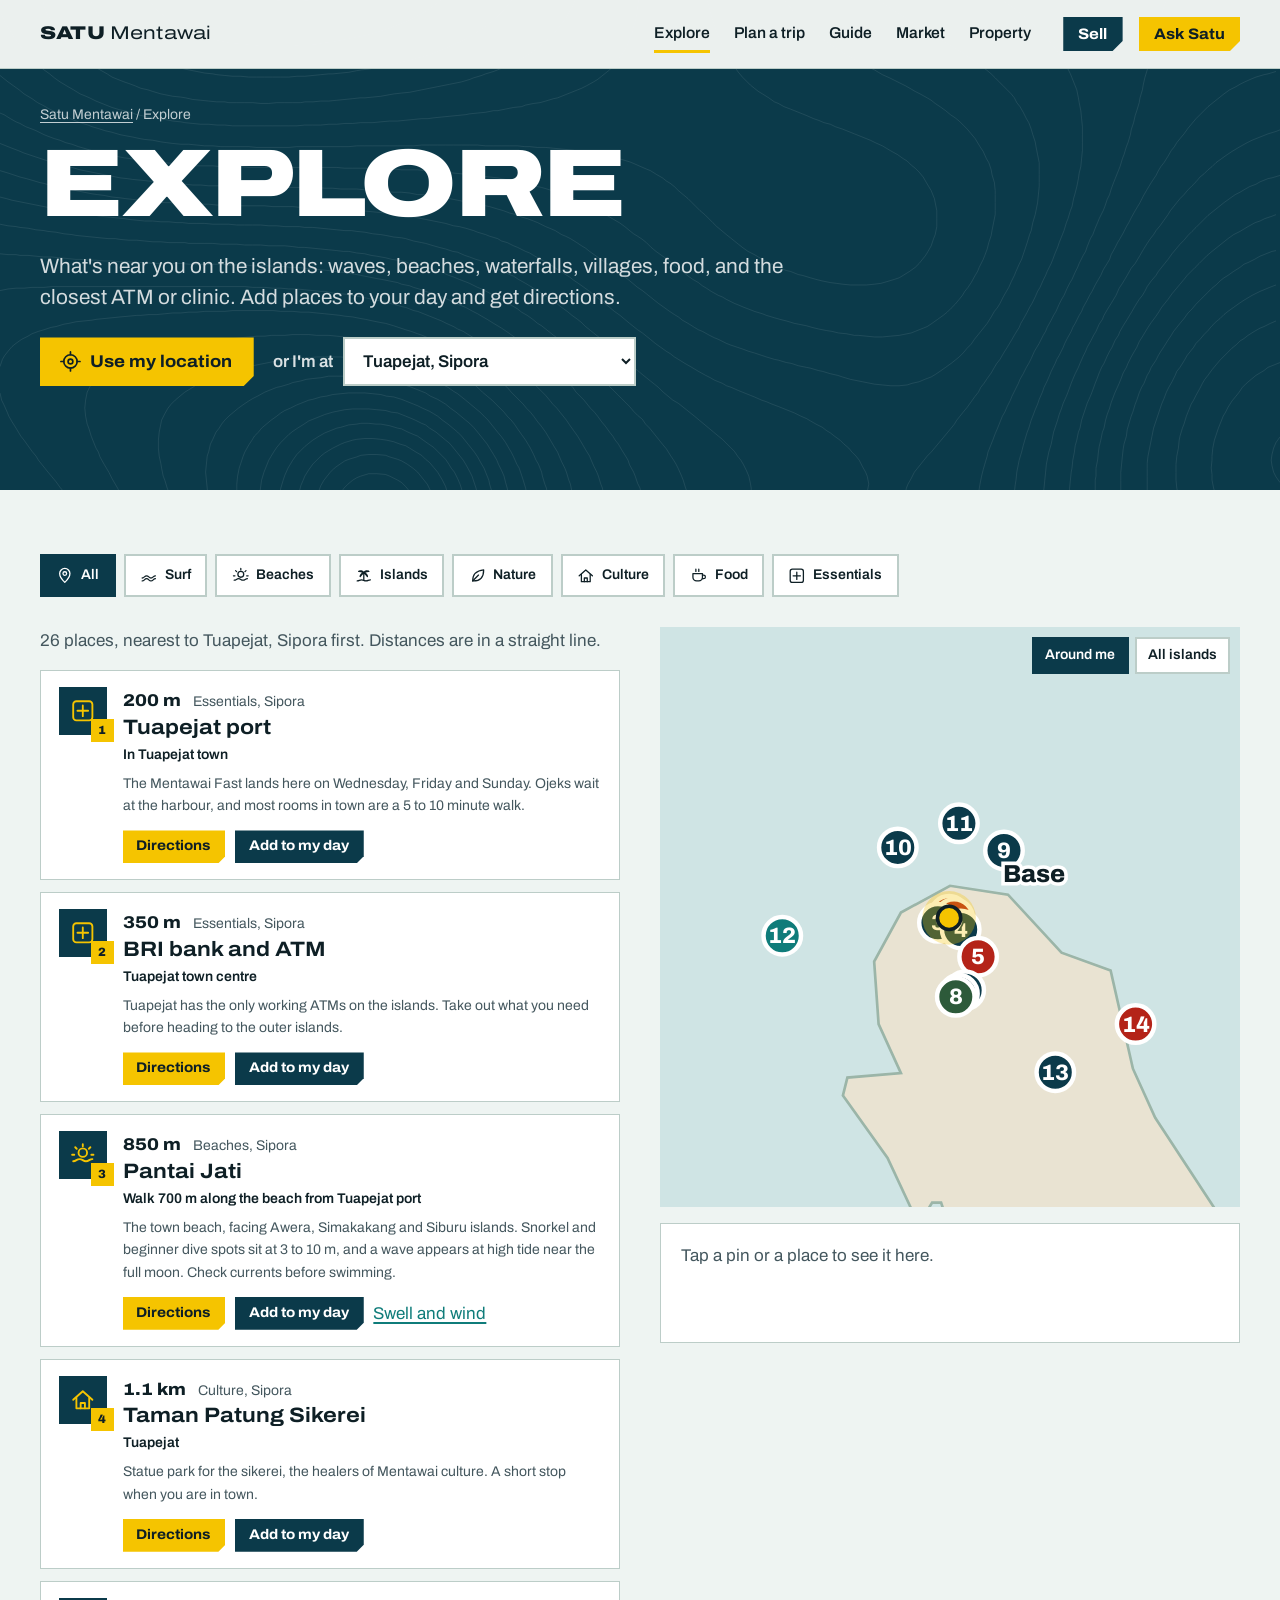
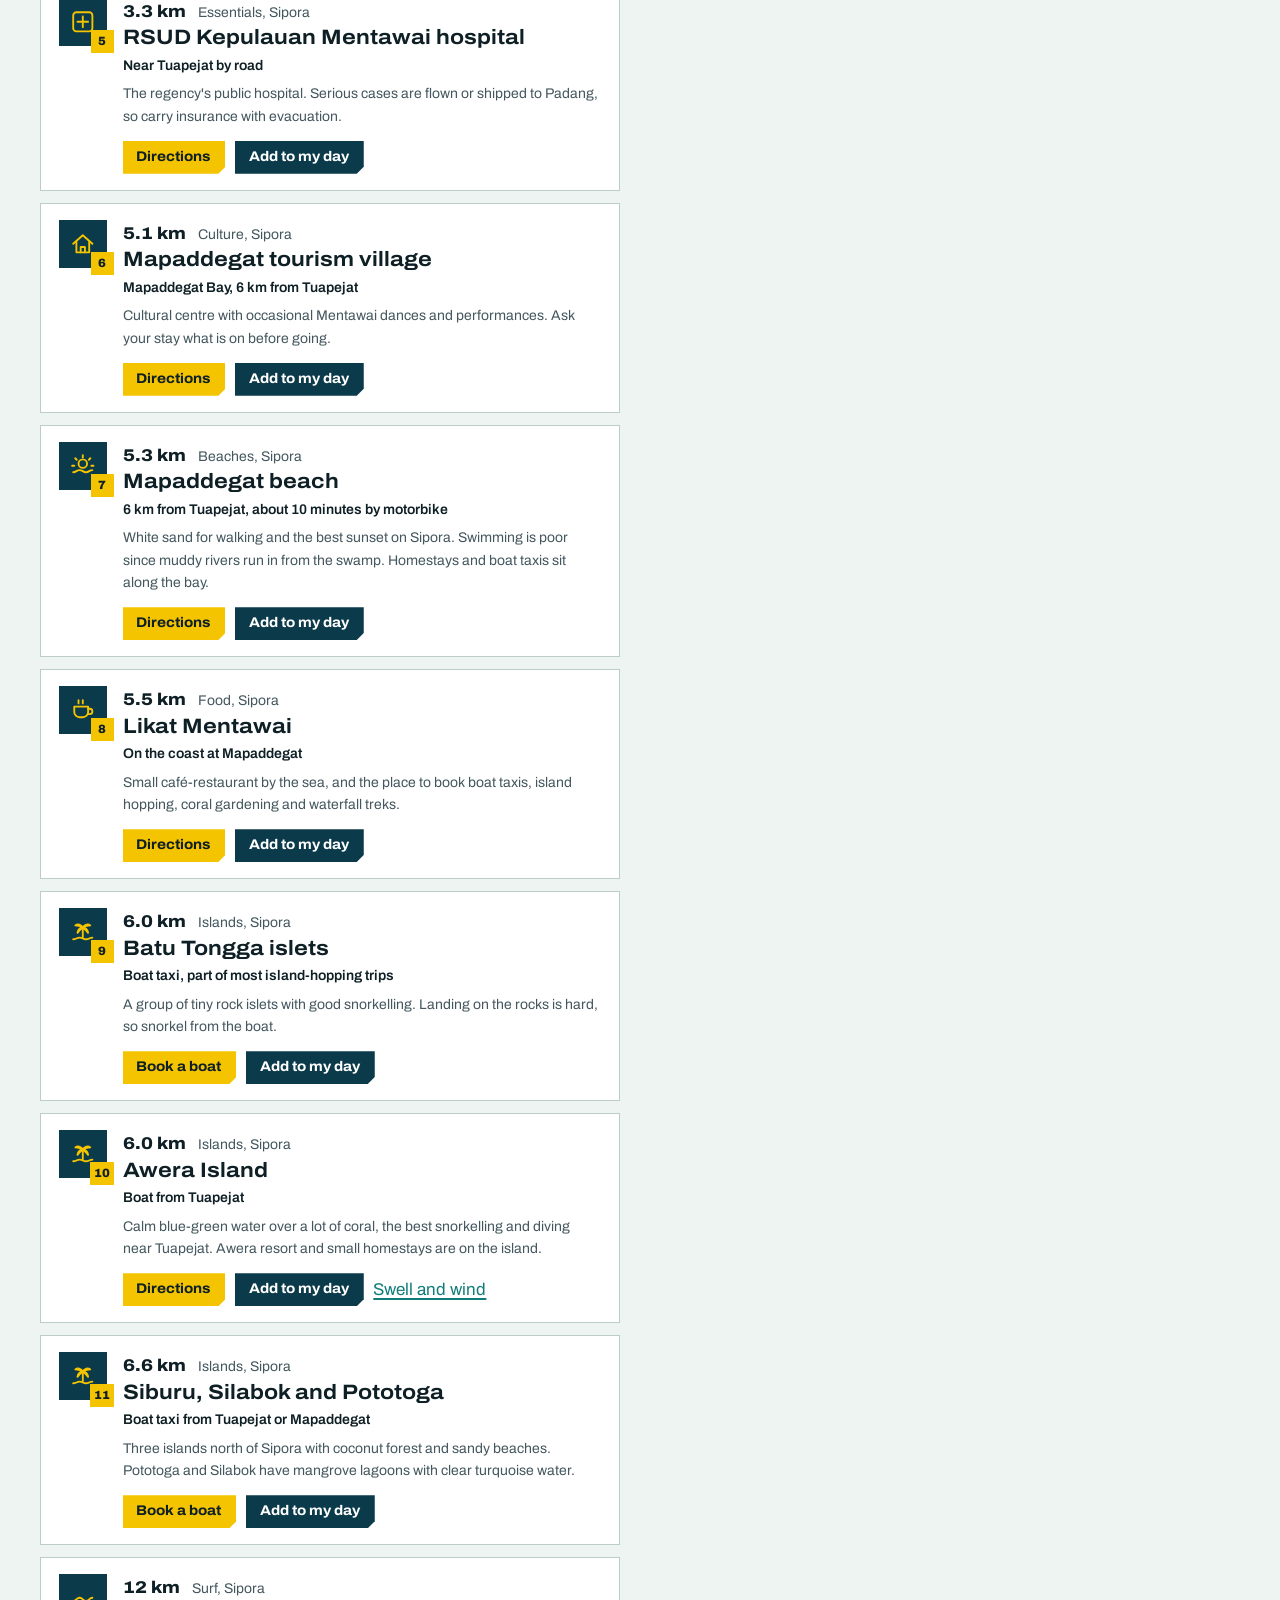
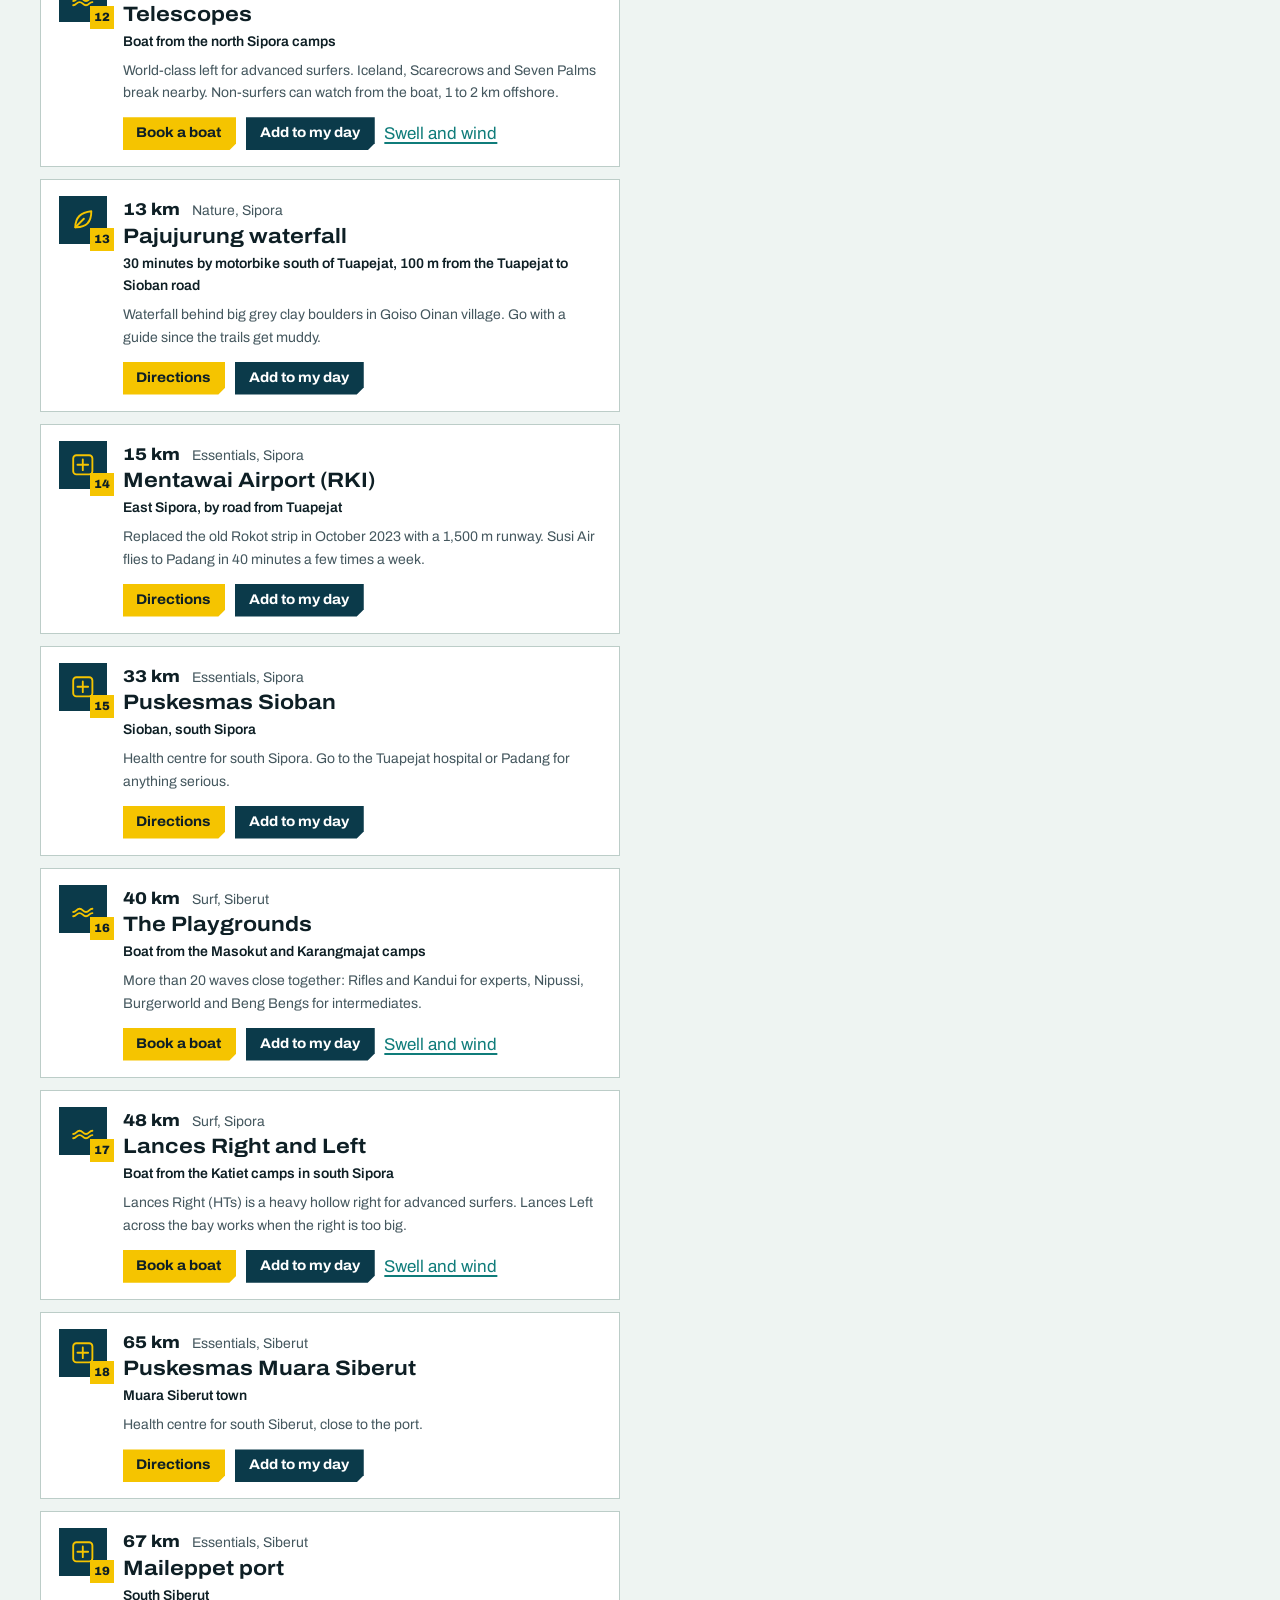
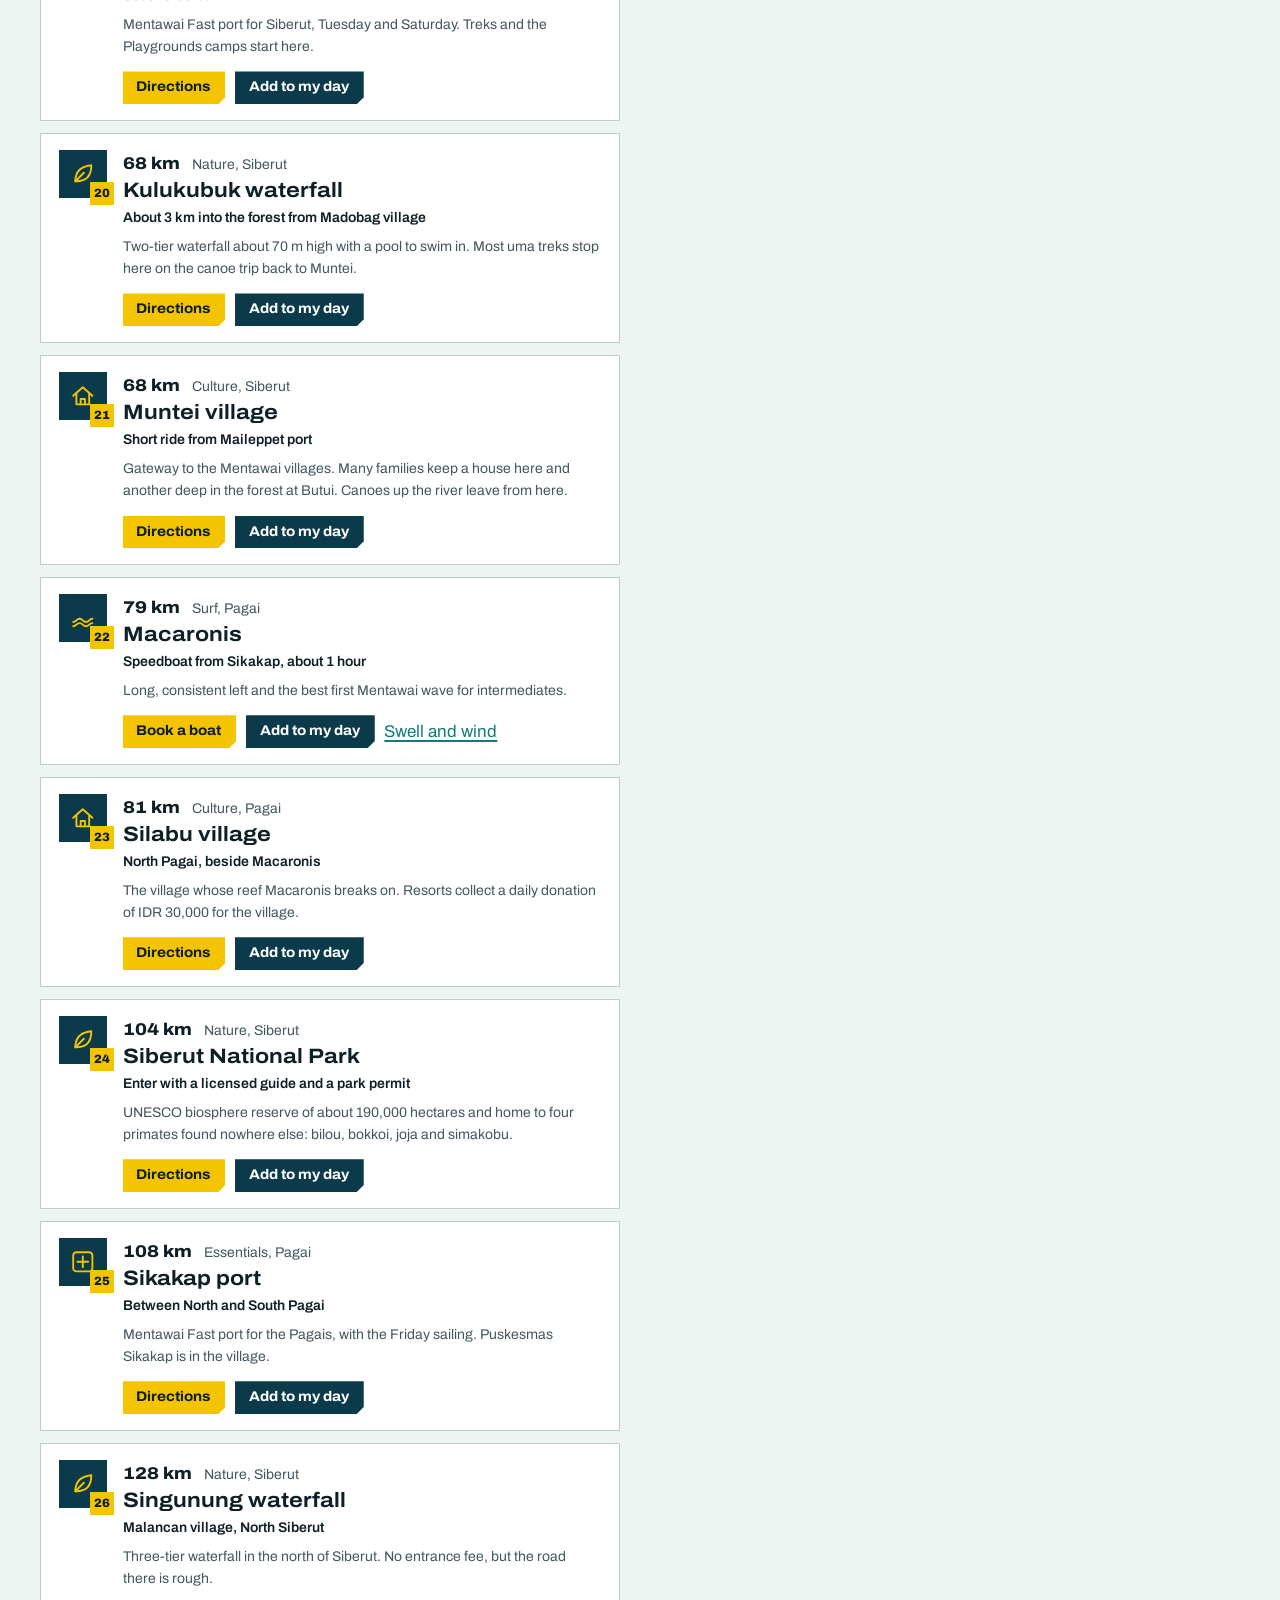
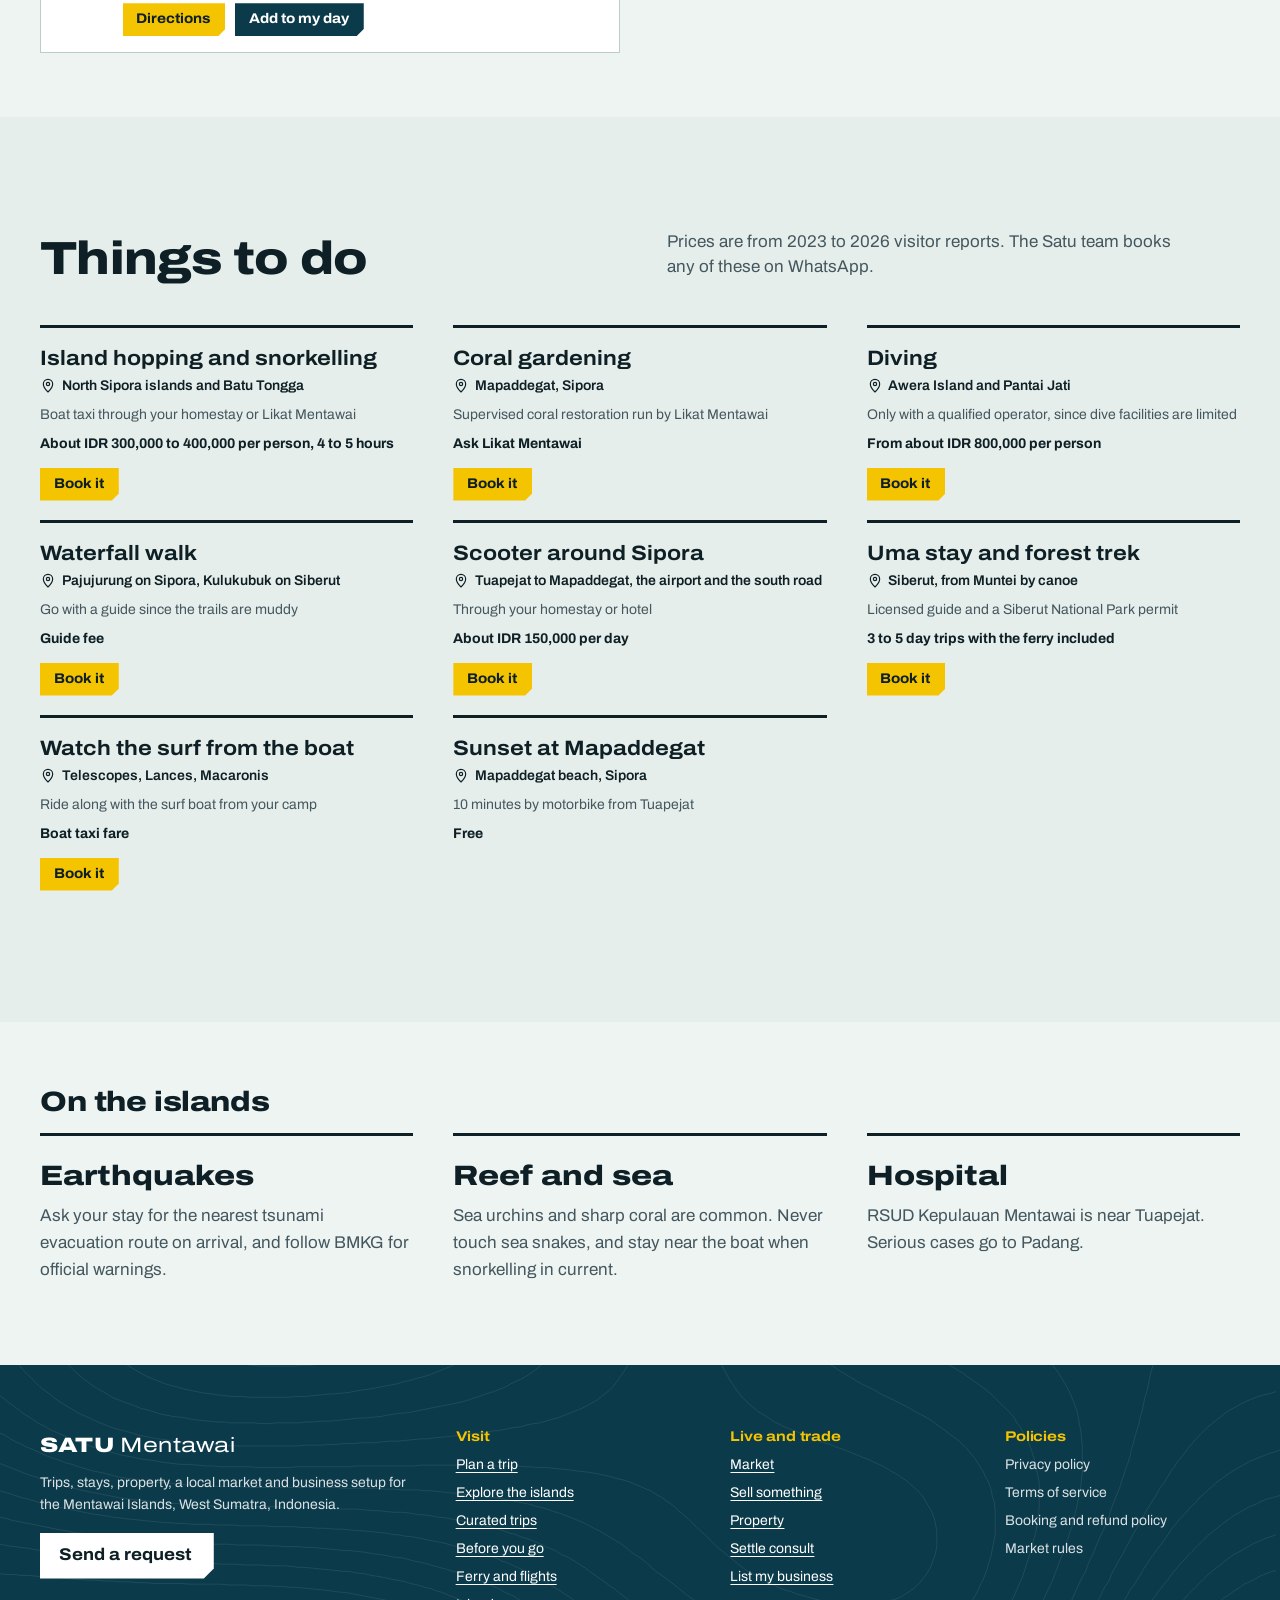
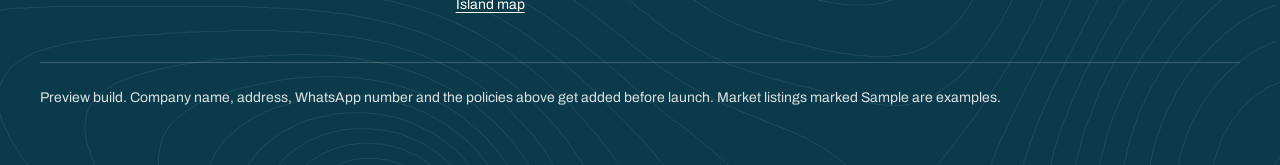
==== explore.html @ 9fc93777 "Explore: on-island companion Adds explore.html with the nearest places from the phone's location or " ====
<!doctype html>
<html lang="en">
<head>
<meta charset="utf-8">
<meta name="viewport" content="width=device-width, initial-scale=1">
<title>Explore the Mentawai Islands: places near you | Satu Mentawai</title>
<meta name="description" content="Waves, beaches, islands, waterfalls, villages, food, ATMs and clinics near you in the Mentawai Islands, with directions, a day plan and live swell.">
<link rel="canonical" href="https://satumentawai.com/explore.html">
<meta property="og:title" content="Explore the Mentawai Islands: places near you | Satu Mentawai">
<meta property="og:description" content="Waves, beaches, islands, waterfalls, villages, food, ATMs and clinics near you in the Mentawai Islands, with directions, a day plan and live swell.">
<meta property="og:image" content="img/cove-top-1000.webp">
<meta name="theme-color" content="#0b3a4a">
<link rel="manifest" href="manifest.webmanifest">
<link rel="icon" href="img/icon-192.png">
<link rel="apple-touch-icon" href="img/icon-192.png">
<link rel="preload" href="assets/archivo.woff2" as="font" type="font/woff2" crossorigin>
<link rel="stylesheet" href="assets/site.css">

</head>
<body data-page="explore">
<svg width="0" height="0" style="position:absolute" aria-hidden="true">
<defs>
<symbol id="i-home" viewBox="0 0 24 24"><path d="M3 11l9-7 9 7"/><path d="M5 10v10h5v-6h4v6h5V10"/></symbol>
<symbol id="i-plan" viewBox="0 0 24 24"><circle cx="12" cy="12" r="9"/><path d="M15.5 8.5l-2 5-5 2 2-5z"/></symbol>
<symbol id="i-guide" viewBox="0 0 24 24"><path d="M4 5.5C6 4.5 9 4.5 12 6c3-1.5 6-1.5 8-.5V19c-2-1-5-1-8 .5-3-1.5-6-1.5-8-.5z"/><path d="M12 6v13.5"/></symbol>
<symbol id="i-market" viewBox="0 0 24 24"><path d="M5 8h14l-1 12H6z"/><path d="M9 8V6a3 3 0 0 1 6 0v2"/></symbol>
<symbol id="i-ask" viewBox="0 0 24 24"><path d="M4 5h16v11H9l-5 4z"/><path d="M9 10h6"/></symbol>
<symbol id="i-surf" viewBox="0 0 24 24"><path d="M6 20C4 14 8 5 18 3c1 6-4 15-12 17z"/><path d="M8 17l6-9"/></symbol>
<symbol id="i-boat" viewBox="0 0 24 24"><path d="M3 15h18l-3 4H6z"/><path d="M12 15V4l6 8h-6"/><path d="M3 21c2 0 2-1 4-1s2 1 4 1 2-1 4-1 2 1 4 1"/></symbol>
<symbol id="i-vehicle" viewBox="0 0 24 24"><circle cx="6" cy="17" r="3"/><circle cx="18" cy="17" r="3"/><path d="M6 17l4-7h5l3 7"/><path d="M13 6h3l1 4"/></symbol>
<symbol id="i-key" viewBox="0 0 24 24"><circle cx="8" cy="15" r="4"/><path d="M11 12l8-8M16 7l2 2M14 9l2 2"/></symbol>
<symbol id="i-fish" viewBox="0 0 24 24"><path d="M3 12c3-5 9-6 14 0-5 6-11 5-14 0z"/><path d="M17 12l4-4v8z"/><circle cx="8" cy="11" r=".8"/></symbol>
<symbol id="i-build" viewBox="0 0 24 24"><path d="M3 20h18"/><path d="M5 20V9h14v11"/><path d="M5 13h14M5 17h14M10 9v4M14 13v4M9 17v3"/></symbol>
<symbol id="i-house" viewBox="0 0 24 24"><path d="M3 12l9-8 9 8"/><path d="M6 10v10h12V10"/><path d="M10 20v-5h4v5"/></symbol>
<symbol id="i-tool" viewBox="0 0 24 24"><path d="M14 6a4 4 0 0 0 5 5l-9 9a2 2 0 0 1-3-3l9-9a4 4 0 0 0-2-2z"/></symbol>
<symbol id="i-job" viewBox="0 0 24 24"><rect x="3" y="7" width="18" height="13" rx="2"/><path d="M9 7V5h6v2M3 13h18"/></symbol>
<symbol id="i-heart" viewBox="0 0 24 24"><path d="M12 20s-8-5-8-11a4.5 4.5 0 0 1 8-2.8A4.5 4.5 0 0 1 20 9c0 6-8 11-8 11z"/></symbol>
<symbol id="i-pin" viewBox="0 0 24 24"><path d="M12 21s-7-6.5-7-12a7 7 0 0 1 14 0c0 5.5-7 12-7 12z"/><circle cx="12" cy="9" r="2.5"/></symbol>
<symbol id="i-camera" viewBox="0 0 24 24"><path d="M4 8h3l2-3h6l2 3h3v11H4z"/><circle cx="12" cy="13" r="3.5"/></symbol>
<symbol id="i-plus" viewBox="0 0 24 24"><path d="M12 5v14M5 12h14"/></symbol>
<symbol id="i-check" viewBox="0 0 24 24"><path d="M5 12l5 5 9-10"/></symbol>
<symbol id="i-wave" viewBox="0 0 24 24"><path d="M3 15c3 0 3-3 6-3s3 3 6 3 3-3 6-3"/><path d="M3 19c3 0 3-3 6-3s3 3 6 3 3-3 6-3"/></symbol>
<symbol id="i-sun" viewBox="0 0 24 24"><circle cx="12" cy="10" r="4"/><path d="M12 2v2M4.9 4.9l1.4 1.4M2 12h2M19.1 4.9l-1.4 1.4M22 12h-2"/><path d="M3 18c3 0 3-2 6-2s3 2 6 2 3-2 6-2"/></symbol>
<symbol id="i-island" viewBox="0 0 24 24"><path d="M3 19c3 0 3-1.5 6-1.5s3 1.5 6 1.5 3-1.5 6-1.5"/><path d="M12 17V8"/><path d="M12 8c-1.5-3-5-3.5-7-2 2.5 0 4.5.8 7 2zM12 8c1.5-3 5-3.5 7-2-2.5 0-4.5.8-7 2zM12 8c-2 0-5 2-5 5 1.5-2 3.2-3.6 5-5zM12 8c2 0 5 2 5 5-1.5-2-3.2-3.6-5-5z"/></symbol>
<symbol id="i-leaf" viewBox="0 0 24 24"><path d="M5 19C5 10 10 5 20 4c0 10-5 15-14 15z"/><path d="M5 19l8-8"/></symbol>
<symbol id="i-cup" viewBox="0 0 24 24"><path d="M4 9h13v5a5 5 0 0 1-5 5H9a5 5 0 0 1-5-5z"/><path d="M17 11h1.5a2.5 2.5 0 0 1 0 5H17"/><path d="M8 3v3M12 3v3"/></symbol>
<symbol id="i-cross" viewBox="0 0 24 24"><rect x="3" y="3" width="18" height="18" rx="3"/><path d="M12 7v10M7 12h10"/></symbol>
<symbol id="i-locate" viewBox="0 0 24 24"><circle cx="12" cy="12" r="7"/><circle cx="12" cy="12" r="2.5"/><path d="M12 2v3M12 19v3M2 12h3M19 12h3"/></symbol>
</defs>
</svg>
<a class="skip" href="#main">Skip to content</a>
<header class="site-header solid">
  <div class="wrap bar">
    <a class="logo" href="index.html">SATU <span>Mentawai</span></a>
    <nav class="nav" aria-label="Main">
      <a href="explore.html" aria-current="page">Explore</a>
      <a href="plan.html">Plan a trip</a>
      <a href="guide.html">Guide</a>
      <a href="market.html">Market</a>
      <a href="index.html#property">Property</a>
    </nav>
    <a class="btn btn-line header-sell" href="sell.html">Sell</a>
    <a class="btn header-cta" href="#" data-ask>Ask Satu</a>
    <a class="btn btn-sm ask-mobile" href="#" data-ask>Ask</a>
    <button class="menu-btn" type="button" aria-haspopup="dialog">Menu</button>
  </div>
</header>
<dialog class="mobile-nav" id="mobile-nav" aria-label="Menu">
  <ul>
    <li><a href="explore.html">Explore</a></li>
    <li><a href="plan.html">Plan a trip</a></li>
    <li><a href="guide.html">Guide</a></li>
    <li><a href="market.html">Market</a></li>
    <li><a href="index.html#property">Property</a></li>
    <li><a href="sell.html">Sell something</a></li>
  </ul>
  <button class="btn btn-line" type="button" data-close>Close</button>
</dialog>
<nav class="tabbar" aria-label="App">
  <a href="index.html"><svg class="ic"><use href="#i-home"/></svg>Home</a>
  <a href="explore.html" aria-current="page"><svg class="ic"><use href="#i-pin"/></svg>Explore</a>
  <a href="plan.html"><svg class="ic"><use href="#i-plan"/></svg>Plan</a>
  <a href="guide.html"><svg class="ic"><use href="#i-guide"/></svg>Guide</a>
  <a href="market.html"><svg class="ic"><use href="#i-market"/></svg>Market</a>
</nav>
<main id="main">
<div class="page-top band on-dark">
  <div class="wrap">
    <p class="crumbs"><a href="index.html">Satu Mentawai</a> / Explore</p>
    <h1>Explore</h1>
    <p class="lede">What's near you on the islands: waves, beaches, waterfalls, villages, food, and the closest ATM or clinic. Add places to your day and get directions.</p>
    <div class="locate" id="locate">
      <button class="btn" type="button" id="use-loc"><svg class="ic" aria-hidden="true"><use href="#i-locate"/></svg>Use my location</button>
      <label class="locate-pick">or I'm at
        <select class="field" id="base"></select>
      </label>
    </div>
    <p class="locate-status" id="loc-status" aria-live="polite"></p>
  </div>
</div>

<section class="section tight" aria-label="Places near you">
  <div class="wrap">
    <div class="cat-row" id="ex-cats" role="group" aria-label="Show"></div>
    <div class="view-switch" role="group" aria-label="View">
      <button type="button" class="cat" data-view="list" aria-pressed="true">List</button>
      <button type="button" class="cat" data-view="map" aria-pressed="false">Map</button>
    </div>
    <div class="explore-layout" id="explore" data-view="list">
      <div class="ex-list">
        <p class="count" id="ex-count"></p>
        <ol class="places" id="places"></ol>
      </div>
      <div class="ex-map">
        <div class="map-box">
          <svg class="map-svg land-map" id="ex-map" viewBox="0 0 810 954" role="img" aria-labelledby="ex-map-title"><title id="ex-map-title">Map of places near you in the Mentawai Islands</title><rect width="810" height="954" class="sea"/><g class="land"><path d="M301 289L304 301L303 313L297 320L289 290L280 275L270 280L274 284L286 312L290 332L286 334L273 331L264 333L241 343L234 342L193 320L184 311L157 299L141 278L134 273L137 259L130 244L72 161L65 157L65 149L52 125L53 118L63 102L72 80L73 48L75 41L85 35L99 33L122 38L140 26L156 23L161 24L159 31L168 32L176 40L178 48L176 55L171 51L164 51L173 65L176 77L191 88L199 106L210 120L211 128L222 141L223 145L217 152L226 156L240 186L257 203L258 218L243 208L245 215L262 236L271 240L274 260L277 263L288 263L292 265L298 277L297 283L301 289Z"/><path d="M799 284L790 268L786 237L763 213L768 204L763 201L768 196L763 173L760 169L731 156L723 149L720 152L711 153L704 149L713 138L714 128L712 123L697 110L691 112L690 108L692 98L697 91L692 80L699 78L707 80L708 71L707 68L699 69L695 65L685 46L682 21L674 0L810 0L810 298L799 284Z"/><path d="M706 851L726 877L730 887L724 894L709 880L694 872L693 861L687 860L679 854L677 845L679 845L683 850L688 849L680 832L682 820L663 802L647 799L650 793L635 776L626 762L626 753L630 745L622 703L626 699L640 692L648 696L657 709L665 714L686 736L697 743L708 762L726 780L728 815L725 822L719 820L712 823L704 820L695 829L703 831L701 840L706 851Z"/><path d="M631 658L637 680L635 685L615 692L608 709L599 712L590 711L576 704L572 714L569 716L564 714L561 709L558 690L553 690L558 661L557 644L553 639L546 635L549 628L544 613L549 592L552 588L559 591L566 601L597 630L618 640L622 650L631 658Z"/><path d="M494 519L507 542L507 549L507 546L503 551L498 541L482 538L472 530L455 527L440 512L415 510L415 505L420 498L415 495L412 496L410 490L408 490L405 495L398 480L388 466L389 462L401 461L396 450L395 436L401 425L412 419L425 421L437 434L448 438L453 460L458 471L477 500L477 507L494 519Z"/><path d="M303 350L301 354L293 354L284 358L292 347L290 337L301 343L303 350Z"/><path d="M741 825L751 838L748 840L740 838L736 832L735 824L741 818L741 825Z"/><path d="M801 945L796 948L790 947L786 946L785 942L794 942L801 945Z"/></g><g class="island-labels"><text x="180" y="191">Siberut</text><text x="385" y="511">Sipora</text><text x="601" y="616">North Pagai</text><text x="659" y="803">South Pagai</text><text x="745" y="144">Sumatra</text></g></svg>
          <div class="zoom">
            <button type="button" class="cat" id="zoom-near" aria-pressed="true">Around me</button>
            <button type="button" class="cat" id="zoom-all" aria-pressed="false">All islands</button>
          </div>
        </div>
        <div class="map-info" id="ex-info" aria-live="polite"><p>Tap a pin or a place to see it here.</p></div>
      </div>
    </div>
  </div>
</section>

<section class="section alt" id="todo" aria-labelledby="todo-title">
  <div class="wrap">
    <div class="section-head">
      <div>
        <h2 id="todo-title">Things to do</h2>
        <p class="lede">Prices are from 2023 to 2026 visitor reports. The Satu team books any of these on WhatsApp.</p>
      </div>
    </div>
    <ul class="todo" id="todo-list"></ul>
  </div>
</section>

<section class="section tight" aria-labelledby="safe-title">
  <div class="wrap">
    <h2 id="safe-title" style="font-size:var(--step-2)">On the islands</h2>
    <ul class="musts">
      <li><strong>Earthquakes</strong><p>Ask your stay for the nearest tsunami evacuation route on arrival, and follow BMKG for official warnings.</p></li>
      <li><strong>Reef and sea</strong><p>Sea urchins and sharp coral are common. Never touch sea snakes, and stay near the boat when snorkelling in current.</p></li>
      <li><strong>Hospital</strong><p>RSUD Kepulauan Mentawai is near Tuapejat. Serious cases go to Padang.</p></li>
    </ul>
  </div>
</section>
</main>

<button class="day-bar" type="button" id="day-bar" hidden><span id="day-count"></span> <span class="day-open">Open my day</span></button>

<dialog id="day" aria-labelledby="day-title">
  <div class="dlg-head"><h2 id="day-title">My day</h2><button class="dlg-close" type="button" data-close>Close</button></div>
  <div class="req-form">
    <ol class="day-list" id="day-list"></ol>
    <p class="small" id="day-total"></p>
    <div class="actions">
      <a class="btn" href="#" id="day-route" target="_blank" rel="noopener">Route in Google Maps</a>
      <a class="btn btn-line" href="#" data-request="Boat taxi" id="day-book">Book a boat or driver</a>
      <button class="link-btn" type="button" id="day-clear">Clear the day</button>
    </div>
  </div>
</dialog>

<footer class="site-footer on-dark">
  <div class="wrap">
    <div class="cols">
      <div>
        <a class="logo" href="index.html">SATU <span>Mentawai</span></a>
        <p>Trips, stays, property, a local market and business setup for the Mentawai Islands, West Sumatra, Indonesia.</p>
        <a class="btn btn-line" href="#" data-request="General question">Send a request</a>
      </div>
      <div>
        <h2 class="foot-h">Visit</h2>
        <ul>
          <li><a href="plan.html">Plan a trip</a></li>
          <li><a href="explore.html">Explore the islands</a></li>
          <li><a href="plan.html#trips">Curated trips</a></li>
          <li><a href="guide.html">Before you go</a></li>
          <li><a href="guide.html#getting-there">Ferry and flights</a></li>
          <li><a href="index.html#map">Island map</a></li>
        </ul>
      </div>
      <div>
        <h2 class="foot-h">Live and trade</h2>
        <ul>
          <li><a href="market.html">Market</a></li>
          <li><a href="sell.html">Sell something</a></li>
          <li><a href="index.html#property">Property</a></li>
          <li><a href="#" data-request="Settle consult">Settle consult</a></li>
          <li><a href="#" data-request="List my business">List my business</a></li>
        </ul>
      </div>
      <div>
        <h2 class="foot-h">Policies</h2>
        <ul>
          <li>Privacy policy</li>
          <li>Terms of service</li>
          <li>Booking and refund policy</li>
          <li>Market rules</li>
        </ul>
      </div>
    </div>
    <p class="preview-note">Preview build. Company name, address, WhatsApp number and the policies above get added before launch. Market listings marked Sample are examples.</p>
  </div>
</footer>

<dialog id="ask" aria-labelledby="ask-title">
  <div class="dlg-head"><h2 id="ask-title">Ask Satu</h2><button class="dlg-close" type="button" data-close>Close</button></div>
  <div class="chips">
    <button class="chip" type="button">How do I get to Mentawai?</button>
    <button class="chip" type="button">Do I pay a surf tax?</button>
    <button class="chip" type="button">Is there an ATM?</button>
    <button class="chip" type="button">Where is the nearest ATM?</button>
  </div>
  <div class="chat-log" id="chat-log" aria-live="polite"></div>
  <form class="chat-form" id="chat-form">
    <label class="skip" for="chat-q">Your question</label>
    <input id="chat-q" autocomplete="off" placeholder="Type a question">
    <button class="btn" type="submit">Send</button>
  </form>
</dialog>

<dialog id="request" aria-labelledby="req-title">
  <div class="dlg-head"><h2 id="req-title">Send a request</h2><button class="dlg-close" type="button" data-close>Close</button></div>
  <form class="req-form" id="req-form" novalidate>
    <label>What you need
      <select id="req-service" name="service">
        <option>General question</option>
        <option>Plan my trip</option>
        <option>Flight to Padang</option>
        <option>Hotel in Padang</option>
        <option>Ferry ticket</option>
        <option>Transfer to my stay</option>
        <option>Place to stay</option>
        <option>Surf charter</option>
        <option>Uma trek</option>
        <option>Boat taxi</option>
        <option>Island hopping</option>
        <option>Scooter rental</option>
        <option>Viewing: Pantai Bosua</option>
        <option>Settle consult</option>
        <option>List my business</option>
      </select>
    </label>
    <label>Name<input id="req-name" name="name" required autocomplete="name"></label>
    <div class="row">
      <label>Dates<input name="dates" placeholder="Example: 3 to 14 May"></label>
      <label>People<input name="people" type="number" min="1" value="2" inputmode="numeric"></label>
    </div>
    <label>Details<textarea name="message" rows="3" placeholder="Surf level, budget, island, anything we should know"></textarea></label>
    <label class="check"><input type="checkbox" id="req-consent"> <span>I agree that Satu Mentawai uses these details to answer this request, as set out in the privacy policy.</span></label>
    <p class="error" id="req-error" hidden></p>
    <button class="btn" type="submit">Next</button>
  </form>
  <div class="req-form" id="req-done" hidden>
    <p>Your request is ready to send to the Satu team on WhatsApp.</p>
    <pre class="req-text" id="req-text"></pre>
    <div class="actions">
      <a class="btn" id="req-wa" href="#" target="_blank" rel="noopener">Open in WhatsApp</a>
      <button class="btn btn-line" type="button" id="req-copy">Copy message</button>
    </div>
  </div>
</dialog>
<script src="assets/data.js" defer></script>
<script src="assets/site.js" defer></script>
<script src="assets/places.js" defer></script>
<script src="assets/explore.js" defer></script>
</body>
</html>
---- assets/site.css ----
/* Satu Mentawai. Every colour, size and radius on the site comes from these tokens. */
@font-face {
  font-family: "Archivo";
  src: url("archivo.woff2") format("woff2-variations");
  font-weight: 100 900;
  font-stretch: 62% 125%;
  font-display: swap;
}

:root {
  --water: #0b3a4a;
  --water-2: #134b5d;
  --buoy: #f5c400;         /* life-jacket yellow: the one accent, main actions only */
  --buoy-hi: #ffd633;
  --lagoon: #0f7c7a;       /* links and selected states */
  --lagoon-dark: #0b6664;
  --lagoon-soft: #d6ece9;
  --reef: #5fc3bd;         /* lagoon on dark backgrounds */
  --palm: #2d5a3a;
  --sand: #ebe4d3;
  --paper: #eef4f2;
  --mist: #e6eeeb;
  --card: #ffffff;
  --ink: #0e1f25;
  --ink-2: #44575e;
  --line: #bccdc8;
  --cut: 10px;             /* the cut corner on buttons and tags */
  --plot: #c2410c;
  --warn: #8a4b00;
  --warn-bg: #fdf1dc;

  --step--1: 0.875rem;
  --step-0: 1.0625rem;
  --step-1: 1.3rem;
  --step-2: 1.75rem;
  --step-3: clamp(2rem, 4vw, 2.9rem);
  --step-4: clamp(2.4rem, 6vw, 4.2rem);

  --space-1: .5rem;
  --space-2: 1rem;
  --space-3: 1.5rem;
  --space-4: 2.5rem;
  --space-5: 4rem;
  --space-6: clamp(4rem, 9vw, 7rem);

  --radius: 0px;
  --radius-lg: 0px;
  --wrap: 1200px;
  --tabbar: 0px;
}

*, *::before, *::after { box-sizing: border-box; }
html { -webkit-text-size-adjust: 100%; scroll-padding-top: 5rem; }
body { margin: 0; font-family: "Archivo", system-ui, sans-serif; font-size: var(--step-0); line-height: 1.6; color: var(--ink); background: var(--paper); padding-bottom: var(--tabbar); }
img { display: block; max-width: 100%; height: auto; }
h1, h2, h3 { line-height: 1.12; margin: 0 0 var(--space-2); font-stretch: 112%; text-wrap: balance; }
h1 { font-size: var(--step-4); font-weight: 820; letter-spacing: -0.015em; }
h2 { font-size: var(--step-3); font-weight: 820; font-stretch: 118%; letter-spacing: -0.015em; }
h3 { font-size: var(--step-1); font-weight: 680; }
p { margin: 0 0 var(--space-2); max-width: 66ch; text-wrap: pretty; }
a { color: var(--lagoon); text-underline-offset: .18em; }
:focus-visible { outline: 3px solid var(--reef); outline-offset: 3px; border-radius: 2px; }
.wrap { width: min(100% - 2.5rem, var(--wrap)); margin-inline: auto; }
.lede { font-size: var(--step-1); color: var(--ink-2); line-height: 1.5; }
.small { font-size: var(--step--1); color: var(--ink-2); }
.num { font-variant-numeric: tabular-nums; }
.ic { width: 1.35em; height: 1.35em; fill: none; stroke: currentColor; stroke-width: 1.75; stroke-linecap: round; stroke-linejoin: round; flex: none; }
.skip { position: absolute; left: -999px; top: 0; background: var(--water); color: #fff; padding: .6rem 1rem; z-index: 60; }
.skip:focus { left: 1rem; }
[hidden] { display: none !important; }
.vh { position: absolute; width: 1px; height: 1px; overflow: hidden; clip-path: inset(50%); white-space: nowrap; }
.drop:focus-within { outline: 3px solid var(--reef); outline-offset: 3px; }

/* Buttons: a flag-like cut corner. The shape sits on ::before so the focus ring stays visible. */
.btn { --bg: var(--buoy); --fg: var(--ink); position: relative; isolation: isolate; display: inline-flex; align-items: center; justify-content: center; gap: .5rem;
  font: inherit; font-weight: 720; font-stretch: 108%; font-size: var(--step-0); line-height: 1.2; padding: .8rem 1.35rem .8rem 1.2rem;
  border: 0; background: none; color: var(--fg); text-decoration: none; cursor: pointer; transition: transform .12s; }
.btn::before { content: ""; position: absolute; inset: 0; z-index: -1; background: var(--bg);
  clip-path: polygon(0 0, 100% 0, 100% calc(100% - var(--cut)), calc(100% - var(--cut)) 100%, 0 100%); transition: background-color .15s; }
.btn:hover { --bg: var(--buoy-hi); }
.btn:active { transform: translateY(1px); }
.btn-line { --bg: var(--water); --fg: #fff; }
.btn-line:hover { --bg: var(--water-2); }
.btn-sm { font-size: var(--step--1); padding: .5rem .95rem .5rem .85rem; --cut: 7px; }
.on-dark .btn-line, .dark .btn-line { --bg: #fff; --fg: var(--ink); }
.on-dark .btn-line:hover, .dark .btn-line:hover { --bg: #dfeceb; }
.actions { display: flex; flex-wrap: wrap; gap: .6rem; }
.link-btn { font: inherit; background: none; border: 0; padding: 0; color: var(--lagoon); text-decoration: underline; text-decoration-thickness: 2px; text-underline-offset: .2em; cursor: pointer; }
.more { font-weight: 700; color: var(--ink); text-decoration: underline; text-decoration-color: var(--buoy); text-decoration-thickness: 3px; text-underline-offset: .25em; }
.more:hover { text-decoration-color: var(--lagoon); }

/* Header */
.site-header { position: fixed; inset: 0 0 auto; z-index: 30; color: #fff; transition: background-color .2s, color .2s; }
.site-header.solid { background: rgba(243,246,244,.97); color: var(--ink); box-shadow: 0 1px 0 var(--line); }
.site-header .bar { display: flex; align-items: center; gap: var(--space-2); height: 4.25rem; }
.logo { font-weight: 860; font-stretch: 125%; font-size: 1.15rem; letter-spacing: .01em; color: inherit; text-decoration: none; white-space: nowrap; }
.logo span { font-weight: 400; }
.nav { display: flex; gap: var(--space-3); margin-left: auto; margin-right: var(--space-2); }
.nav a { color: inherit; text-decoration: none; font-weight: 560; font-size: .98rem; padding: .3rem 0; border-bottom: 2px solid transparent; }
.nav a:hover { border-bottom-color: currentColor; }
.nav a[aria-current="page"] { border-bottom-color: var(--buoy); border-bottom-width: 3px; }
.site-header:not(.solid) .header-sell { --bg: #fff; --fg: var(--ink); }
.header-sell, .header-cta { padding: .5rem .95rem; font-size: .95rem; }
.menu-btn { display: none; margin-left: auto; font: inherit; font-weight: 700; background: none; border: 2px solid currentColor; color: inherit; border-radius: 0; padding: .35rem .8rem; }
.mobile-nav { padding: var(--space-3); border: 0; width: min(100% - 2rem, 26rem); border-radius: var(--radius-lg); }
.mobile-nav::backdrop { background: rgba(11,58,74,.55); }
.mobile-nav ul { list-style: none; margin: 0 0 var(--space-3); padding: 0; }
.mobile-nav li a { display: block; padding: .7rem 0; font-size: var(--step-1); font-weight: 640; color: var(--ink); text-decoration: none; border-bottom: 1px solid var(--line); }

/* Bottom tab bar on phones, the way an app works */
.tabbar { display: none; }
@media (max-width: 920px) {
  :root { --tabbar: calc(64px + env(safe-area-inset-bottom)); }
  .nav, .header-cta, .header-sell { display: none; }
  .menu-btn { display: inline-block; }
  .tabbar { display: grid; grid-template-columns: repeat(5, 1fr); position: fixed; inset: auto 0 0; z-index: 30; height: var(--tabbar); padding-bottom: env(safe-area-inset-bottom);
    background: #fff; border-top: 1px solid var(--line); }
  .tabbar a { display: flex; flex-direction: column; align-items: center; justify-content: center; gap: 2px; font-size: .72rem; font-weight: 600; color: var(--ink-2); text-decoration: none; }
  .tabbar a { position: relative; }
  .tabbar a[aria-current="page"] { color: var(--ink); }
  .tabbar a[aria-current="page"]::before { content: ""; position: absolute; top: 0; left: 28%; right: 28%; height: 4px; background: var(--buoy); }
  .tabbar .ic { width: 24px; height: 24px; }
}

/* Page top for inner pages */
.page-top { padding: 6.5rem 0 var(--space-4); }
.page-top.band, .quick, .site-footer, .dark { background-color: var(--water); background-image: url("../img/contours.svg"); background-size: cover; background-position: center; }
.page-top.band { color: #fff; padding-bottom: var(--space-5); }
.page-top h1 { font-size: clamp(2.6rem, 8vw, 6rem); font-weight: 880; font-stretch: 125%; line-height: .88; letter-spacing: -0.02em; text-transform: uppercase; margin-bottom: var(--space-3); }
.page-top.band .lede { color: rgba(255,255,255,.82); }
.crumbs { font-size: var(--step--1); color: var(--ink-2); margin-bottom: var(--space-2); }
.crumbs a { color: inherit; }
.band .crumbs { color: rgba(255,255,255,.75); }

/* Sections */
.section { padding: var(--space-6) 0; }
.section.tight { padding: var(--space-5) 0; }
.section-head { margin-bottom: var(--space-4); display: grid; grid-template-columns: minmax(0, 1.1fr) minmax(0, 1fr) auto; gap: var(--space-2) var(--space-4); align-items: end; }
.section-head > div:first-child { display: contents; }
.section-head h2 { margin: 0; }
.section-head .lede { font-size: var(--step-0); margin: 0; padding-bottom: .3rem; }
@media (max-width: 900px) { .section-head { grid-template-columns: minmax(0, 1fr); } }
.section-head p { margin-bottom: 0; }
.alt { background: var(--mist); }
.dark { color: #fff; }
.dark h2, .dark h3 { color: #fff; }
.dark .lede, .dark p { color: rgba(255,255,255,.85); }

/* Hero: SATU / MENTAWAI split apart with the cove in the gap */
.hero { position: relative; height: 280vh; background: var(--water); color: #fff; --p: 0; --gap: calc(4vh + var(--p) * 46vh); }
.hero-stage { position: sticky; top: 0; height: 100vh; height: 100svh; overflow: hidden; }
.hero-photo { position: absolute; inset: 0; margin: 0; clip-path: inset(calc(50% - var(--gap) / 2) 0 calc(50% - var(--gap) / 2) 0); }
.hero-photo img { width: 100%; height: 100%; object-fit: cover; transform: scale(calc(1.18 - var(--p) * .18)); }
.word { position: absolute; left: 0; right: 0; margin: 0; text-align: center; font-weight: 880; font-stretch: 125%; line-height: .8; letter-spacing: -0.02em;
  font-size: min(12.8vw, 20vh); white-space: nowrap; pointer-events: none; }
.word-top { bottom: calc(50% + var(--gap) / 2 + 1.2vh); }
.word-bottom { top: calc(50% + var(--gap) / 2 + 1.2vh); }
.hero-panels { position: absolute; left: 0; right: 0; top: calc(50% - var(--gap) / 2); height: var(--gap); }
.panel { position: absolute; left: max(1.25rem, calc((100vw - var(--wrap)) / 2)); bottom: 1.25rem; width: min(30rem, calc(100vw - 2.5rem));
  background: rgba(11,58,74,.9); padding: 1rem 1.25rem; border-radius: var(--radius); opacity: 0; transform: translateY(8px); transition: opacity .35s, transform .35s; }
.panel.on { opacity: 1; transform: none; }
.panel h2 { font-size: var(--step-1); margin: 0 0 .25rem; color: var(--reef); }
.panel p { margin: 0; }
.panel a { color: #fff; font-weight: 640; }
.hero-note { position: absolute; bottom: 1.1rem; left: 0; right: 0; text-align: center; font-size: var(--step--1); opacity: calc(1 - var(--p) * 3); }
@media (prefers-reduced-motion: reduce) {
  .hero { height: auto; --p: 1; --gap: 50vh; }
  .hero-stage { position: relative; height: auto; min-height: 100svh; }
  .hero-photo img { transform: none; }
  .panel { position: relative; left: auto; bottom: auto; opacity: 1; transform: none; margin: .5rem auto; transition: none; }
  .hero-panels { display: flex; flex-direction: column; justify-content: flex-end; padding-bottom: 1rem; }
  .hero-panels .panel:not(:last-child) { display: none; }
}

/* Quick planner under the hero: a ticket with a tear-off stub */
.quick h2 { color: #fff; margin-bottom: .4rem; }
.quick > .wrap > p { color: rgba(255,255,255,.82); }
.ticket { --stub: 15rem; --notch: 12px; display: grid; grid-template-columns: minmax(0, 1fr) var(--stub); margin-top: var(--space-4); background: #fff; color: var(--ink);
  -webkit-mask: radial-gradient(circle var(--notch) at calc(100% - var(--stub)) 0, #0000 98%, #000) top / 100% 51% no-repeat, radial-gradient(circle var(--notch) at calc(100% - var(--stub)) 100%, #0000 98%, #000) bottom / 100% 51% no-repeat;
          mask: radial-gradient(circle var(--notch) at calc(100% - var(--stub)) 0, #0000 98%, #000) top / 100% 51% no-repeat, radial-gradient(circle var(--notch) at calc(100% - var(--stub)) 100%, #0000 98%, #000) bottom / 100% 51% no-repeat; }
.ticket-main { display: grid; grid-template-columns: repeat(4, minmax(0, 1fr)); gap: 1rem 1.25rem; padding: 1.5rem 1.75rem; }
.ticket-main label { display: grid; gap: .3rem; font-size: var(--step--1); font-weight: 650; color: var(--ink-2); }
.ticket-main .field { border-width: 0 0 2px; padding: .45rem 0; font-weight: 650; font-size: var(--step-1); font-stretch: 105%; background: transparent; }
.ticket-stub { border-left: 2px dashed var(--line); padding: 1.5rem; display: flex; flex-direction: column; justify-content: center; gap: .6rem; background: var(--buoy); }
.ticket-stub p { margin: 0; font-size: var(--step--1); color: var(--ink); max-width: none; }
.ticket-stub .btn { --bg: var(--ink); --fg: #fff; }
.ticket-stub .btn:hover { --bg: var(--water-2); }
@media (max-width: 900px) {
  .ticket { grid-template-columns: minmax(0, 1fr); -webkit-mask: none; mask: none; }
  .ticket-main { grid-template-columns: repeat(2, minmax(0, 1fr)); padding: 1.25rem; }
  .ticket-main .field { font-size: var(--step-0); }
  .ticket-stub { border-left: 0; border-top: 2px dashed var(--ink); }
}
.field { font: inherit; padding: .75rem .9rem; border-radius: 0; border: 2px solid var(--line); background: #fff; color: var(--ink); min-width: 0; width: 100%; }
.finder-row { display: flex; flex-wrap: wrap; gap: .5rem; align-items: center; margin-top: var(--space-3); }
.search { display: flex; gap: .5rem; flex: 1 1 22rem; max-width: 40rem; }
.search .field { flex: 1; }
.results { margin-top: var(--space-2); max-width: 52rem; }
.results:empty { display: none; }
.results ul { list-style: none; padding: 0; margin: 0; }
.results li { border-top: 1px solid rgba(255,255,255,.2); }
.results a { display: block; padding: .8rem 0; color: #fff; text-decoration: none; }
.results a strong { display: block; }
.results a span { color: rgba(255,255,255,.75); font-size: var(--step--1); }

/* Trip rail: each trip is a boarding pass torn at the photo line */
.rail { display: grid; grid-auto-flow: column; grid-auto-columns: minmax(17rem, 21rem); gap: var(--space-3); overflow-x: auto; scroll-snap-type: x mandatory; padding-bottom: 1rem; overscroll-behavior-x: contain; }
.rail > * { scroll-snap-align: start; }
.trip { --tear: 12rem; display: flex; flex-direction: column; background: #fff; color: inherit; text-decoration: none;
  -webkit-mask: radial-gradient(circle 11px at 0 var(--tear), #0000 98%, #000) left / 51% 100% no-repeat, radial-gradient(circle 11px at 100% var(--tear), #0000 98%, #000) right / 51% 100% no-repeat;
          mask: radial-gradient(circle 11px at 0 var(--tear), #0000 98%, #000) left / 51% 100% no-repeat, radial-gradient(circle 11px at 100% var(--tear), #0000 98%, #000) right / 51% 100% no-repeat; }
.trip img { height: var(--tear); object-fit: cover; width: 100%; }
.trip-body { padding: 1.1rem 1.25rem 0; display: flex; flex-direction: column; gap: .35rem; flex: 1; border-top: 2px dashed var(--line); }
.trip h3 { margin: 0; font-size: var(--step-1); font-stretch: 115%; }
.trip .meta { font-size: var(--step--1); color: var(--ink-2); }
.trip-stub { display: grid; grid-template-columns: auto 1fr; gap: 0 1rem; align-items: end; margin: auto -1.25rem 0; padding: .9rem 1.25rem; background: var(--water); color: #fff; }
.trip-stub b { font-size: 2rem; font-weight: 860; font-stretch: 125%; line-height: 1; }
.trip-stub span { font-size: .78rem; color: rgba(255,255,255,.75); }
.trip-stub .from { text-align: right; }
.trip-stub .from b { font-size: 1.35rem; font-stretch: 110%; }
.trip:hover h3 { text-decoration: underline; text-decoration-color: var(--buoy); text-decoration-thickness: 3px; }
.trip:focus-visible { outline: 3px solid var(--reef); outline-offset: 3px; }

/* Journey: a real sequence, drawn as a sea route with numbered buoys */
.journey { list-style: none; padding: 0; margin: 0; display: grid; grid-template-columns: repeat(4, 1fr); gap: var(--space-3); counter-reset: step; position: relative; }
.journey::before { content: ""; position: absolute; top: 1.35rem; left: 1.35rem; right: 0; border-top: 3px dashed var(--water-2); opacity: .45; }
.journey li { counter-increment: step; display: flex; flex-direction: column; position: relative; }
.journey li::before { content: counter(step); display: grid; place-items: center; width: 2.7rem; height: 2.7rem; border-radius: 50%; background: var(--buoy); color: var(--ink);
  font-weight: 860; font-stretch: 125%; font-size: 1.25rem; margin-bottom: 1rem; box-shadow: 0 0 0 6px var(--mist); }
.journey h3 { margin-bottom: .4rem; }
.journey p { color: var(--ink-2); }
.journey .btn { margin-top: auto; align-self: start; }
@media (max-width: 900px) { .journey { grid-template-columns: 1fr 1fr; } .journey::before { display: none; } }
@media (max-width: 560px) {
  .journey { grid-template-columns: 1fr; gap: 0; }
  .journey li { padding: 0 0 var(--space-3) 3.8rem; }
  .journey li::before { position: absolute; left: 0; top: 0; }
  .journey li:not(:last-child)::after { content: ""; position: absolute; left: 1.3rem; top: 2.9rem; bottom: .2rem; border-left: 3px dashed var(--water-2); opacity: .45; }
}

/* Tables */
.table-scroll { overflow-x: auto; }
.table-scroll .tbl { min-width: 34rem; }
.table-scroll .tbl.fit { min-width: 0; }
.tbl { border-collapse: collapse; width: 100%; font-variant-numeric: tabular-nums; }
.tbl caption { text-align: left; font-weight: 680; margin-bottom: .5rem; }
.tbl th, .tbl td { text-align: left; padding: .6rem .9rem .6rem 0; border-bottom: 1px solid var(--line); vertical-align: top; }
.tbl th { font-size: var(--step--1); color: var(--ink-2); font-weight: 600; }
.tbl tr.here td { font-weight: 700; background: var(--lagoon-soft); }

/* Ferry departure board */
.board { min-width: 0 !important; background: var(--water); color: #fff; border-collapse: collapse; width: 100%; font-variant-numeric: tabular-nums; }
.board caption { text-align: left; font-weight: 800; font-stretch: 115%; font-size: var(--step-1); color: var(--ink); padding-bottom: .7rem; }
.board th { background: var(--ink); color: rgba(255,255,255,.7); font-size: .78rem; font-weight: 600; text-align: left; padding: .6rem 1rem; }
.board td { padding: .9rem 1rem; border-top: 1px solid rgba(255,255,255,.12); vertical-align: top; }
.board td:first-child b { display: block; font-size: var(--step-1); font-stretch: 118%; font-weight: 820; }
.board td:first-child span { font-size: .8rem; color: rgba(255,255,255,.65); }
.board .t { font-stretch: 80%; font-weight: 700; font-size: var(--step-1); color: var(--buoy); }
.board .fare { font-stretch: 90%; font-weight: 700; white-space: nowrap; }
@media (max-width: 700px) {
  .board thead { display: none; }
  .board tr { display: grid; grid-template-columns: 1fr 1fr; gap: .2rem 1rem; padding: .9rem 1rem; border-top: 1px solid rgba(255,255,255,.12); }
  .board td { padding: 0; border: 0; }
  .board td:first-child { grid-column: 1 / -1; margin-bottom: .3rem; }
  .board td[data-l]::before { content: attr(data-l); display: block; font-size: .72rem; color: rgba(255,255,255,.6); }
}

/* Map */
.map-layout { display: grid; grid-template-columns: minmax(0, 1fr) minmax(0, 1.05fr); gap: var(--space-5); align-items: start; }
@media (max-width: 900px) { .map-layout { grid-template-columns: minmax(0, 1fr); } }
.map-box { background: #cfe4e4; border-radius: var(--radius-lg); overflow: hidden; position: relative; }
.map-svg { display: block; width: 100%; height: auto; }
.map-svg .sea { fill: #cfe4e4; }
.map-svg .land path { fill: #e9e3d2; stroke: #9bb5a8; stroke-width: 1.5; }
.island-labels text { font-family: Archivo, sans-serif; font-size: 22px; font-weight: 700; font-stretch: 125%; fill: #7d8f86; text-anchor: middle; }
.route { fill: none; stroke: var(--water); stroke-width: 2.5; stroke-dasharray: 2 9; stroke-linecap: round; opacity: .55; }
.pin { cursor: pointer; }
.pin circle { stroke: #fff; stroke-width: 3; }
.pin-port circle { fill: var(--water); }
.pin-surf circle { fill: var(--lagoon); }
.pin-prop circle { fill: var(--plot); r: 10; }
.pin:hover circle, .pin:focus circle, .pin.sel circle { stroke: var(--ink); }
.pin:focus { outline: none; }
.pin-name { font-family: Archivo, sans-serif; font-size: 19px; font-weight: 700; fill: var(--ink); paint-order: stroke; stroke: #cfe4e4; stroke-width: 5px; stroke-linejoin: round; }
.pin-sub { font-family: Archivo, sans-serif; font-size: 15px; fill: var(--ink-2); paint-order: stroke; stroke: #cfe4e4; stroke-width: 5px; stroke-linejoin: round; }
.map-svg [hidden] { display: none; }
.layers { display: flex; flex-wrap: wrap; gap: .5rem; margin: var(--space-3) 0; }
.toggle { display: inline-flex; align-items: center; gap: .45rem; font-weight: 600; font-size: var(--step--1); padding: .45rem .8rem; border: 2px solid var(--line); border-radius: 0; background: #fff; cursor: pointer; }
.toggle input { accent-color: var(--lagoon); width: 1.05rem; height: 1.05rem; margin: 0; }
.dot { width: .7rem; height: .7rem; border-radius: 50%; display: inline-block; }
.map-info { background: #fff; border: 1px solid var(--line); border-radius: var(--radius-lg); padding: 1.1rem 1.25rem; min-height: 7.5rem; }
.map-info h3 { margin-bottom: .3rem; }
.map-info p { margin: 0 0 .6rem; color: var(--ink-2); }
@media (max-width: 600px) {
  .map-svg:not(.mini) .pin-sub { display: none; }
  .map-svg:not(.mini) .pin-name { font-size: 30px; stroke-width: 7px; }
  .map-svg:not(.mini) .pin circle { r: 12; }
  .map-svg:not(.mini) .island-labels text { font-size: 30px; }
}
.map-svg.mini .island-labels text { font-size: 13px; }
.map-svg.mini .pin-name { font-size: 11px; stroke-width: 3px; }
.map-svg.mini .pin-sub { font-size: 9px; stroke-width: 3px; }
.map-svg.mini .pin circle { r: 5; stroke-width: 2; }

/* Before-you-go checklist on the home page */
.musts { list-style: none; padding: 0; margin: 0; display: grid; grid-template-columns: repeat(3, 1fr); gap: 0 var(--space-4); }
.musts li { padding: 1.1rem 0; border-top: 3px solid var(--ink); }
.musts strong { display: block; font-size: var(--step-2); font-weight: 820; font-stretch: 120%; margin-bottom: .2rem; }
.musts p { margin: 0; color: var(--ink-2); }
@media (max-width: 900px) { .musts { grid-template-columns: 1fr 1fr; } }
@media (max-width: 560px) { .musts { grid-template-columns: 1fr; } }

/* Market cards */
.grid-cards { display: grid; grid-template-columns: repeat(auto-fill, minmax(min(15rem, calc(50% - .4rem)), 1fr)); gap: var(--space-3); }
.item { position: relative; display: flex; flex-direction: column; background: var(--card); border: 1px solid var(--line); }
.item:hover .item-title button { text-decoration: underline; text-decoration-color: var(--buoy); text-decoration-thickness: 3px; }
.item-photo { aspect-ratio: 4 / 3; background: var(--mist) url("../img/contours-light.svg") center / cover; display: grid; place-items: center; color: var(--water-2); overflow: hidden; }
.item-photo img { width: 100%; height: 100%; object-fit: cover; }
.item-photo .ic { width: 3.2rem; height: 3.2rem; stroke-width: 1.4; opacity: .75; }
.item-body { padding: .9rem 1rem 1rem; display: flex; flex-direction: column; gap: .2rem; flex: 1; }
.item-price { font-weight: 800; font-size: var(--step-1); font-stretch: 108%; }
.item .item-price { align-self: flex-start; margin: -1.85rem 0 .3rem -1rem; padding: .35rem 1.1rem .35rem 1rem; background: var(--buoy); position: relative;
  clip-path: polygon(0 0, 100% 0, 100% calc(100% - var(--cut)), calc(100% - var(--cut)) 100%, 0 100%); }
.item-price small { font-weight: 500; font-size: var(--step--1); color: var(--ink-2); }
.item-title { font-weight: 600; margin: 0; font-size: var(--step-0); line-height: 1.35; }
.item-title button { all: unset; cursor: pointer; }
.item-title button::after { content: ""; position: absolute; inset: 0; }
.item-title button:focus-visible { outline: 3px solid var(--reef); }
.item-meta { font-size: var(--step--1); color: var(--ink-2); display: flex; align-items: center; gap: .3rem; margin-top: auto; padding-top: .4rem; }
.item-meta .ic { width: 1rem; height: 1rem; }
.tag { position: absolute; top: .6rem; left: .6rem; z-index: 1; font-size: .72rem; font-weight: 700; padding: .15rem .5rem; background: #fff; color: var(--ink-2); }
.tag.mine { background: var(--water); color: #fff; }
.tag.sold { background: var(--ink); color: #fff; border-color: var(--ink); }
.save-btn { position: absolute; top: .45rem; right: .45rem; z-index: 2; width: 2.4rem; height: 2.4rem; border-radius: 0; border: 0; background: #fff; color: var(--ink-2); display: grid; place-items: center; cursor: pointer; }
.save-btn[aria-pressed="true"] { color: var(--plot); }
.save-btn[aria-pressed="true"] .ic { fill: currentColor; }

/* Market page layout */
.cat-row { display: flex; gap: .5rem; overflow-x: auto; padding-bottom: .4rem; margin-bottom: var(--space-3); }
.cat { display: inline-flex; align-items: center; gap: .45rem; flex: none; font: inherit; font-weight: 600; font-size: var(--step--1); padding: .5rem .9rem; border-radius: 0; border: 2px solid var(--line); background: #fff; color: var(--ink); cursor: pointer; }
.cat[aria-pressed="true"] { background: var(--water); color: #fff; border-color: var(--water); }
.cat .ic { width: 1.1rem; height: 1.1rem; }
.market-layout { display: grid; grid-template-columns: 15rem minmax(0, 1fr); gap: var(--space-4); align-items: start; }
@media (max-width: 900px) { .market-layout { grid-template-columns: minmax(0, 1fr); } }
.filter-box summary { display: none; }
.filters { position: sticky; top: 5.5rem; display: grid; gap: 1rem; }
@media (max-width: 900px) {
  .filter-box { background: #fff; border: 1px solid var(--line); border-radius: var(--radius-lg); padding: .2rem 1rem; }
  .filter-box summary { display: block; font-weight: 650; padding: .7rem 0; cursor: pointer; }
  .filters { position: static; grid-template-columns: 1fr 1fr; padding-bottom: 1rem; }
}
.filters label, .filters fieldset { display: grid; gap: .35rem; font-size: var(--step--1); font-weight: 600; }
.filters fieldset { border: 0; padding: 0; margin: 0; }
.filters legend { padding: 0; margin-bottom: .35rem; }
.filters .check, .form-grid label.check { display: flex; gap: .5rem; align-items: center; font-weight: 400; font-size: var(--step-0); }
.filters .check input { accent-color: var(--lagoon); width: 1.05rem; height: 1.05rem; margin: 0; }
.price-pair { display: grid; grid-template-columns: 1fr 1fr; gap: .4rem; }
.toolbar { display: flex; flex-wrap: wrap; gap: .6rem 1rem; align-items: center; justify-content: space-between; margin-bottom: var(--space-3); }
.count { color: var(--ink-2); }
.empty { padding: var(--space-4); text-align: center; background: #fff; border: 1px dashed var(--line); border-radius: var(--radius-lg); }

/* Item detail dialog */
.item-dlg { width: min(100% - 1rem, 46rem); }
.item-dlg .body { display: grid; grid-template-columns: 1fr 1fr; gap: var(--space-3); padding: 1.25rem; }
@media (max-width: 640px) { .item-dlg .body { grid-template-columns: 1fr; } }
.item-dlg .item-photo { border-radius: var(--radius); }
.thumbs { display: flex; gap: .4rem; margin-top: .5rem; flex-wrap: wrap; }
.thumbs button { width: 3.5rem; height: 3.5rem; padding: 0; border: 2px solid transparent; border-radius: var(--radius); overflow: hidden; cursor: pointer; background: var(--mist); }
.thumbs button[aria-current="true"] { border-color: var(--lagoon); }
.thumbs img { width: 100%; height: 100%; object-fit: cover; }
.facts-list { display: grid; grid-template-columns: auto 1fr; gap: .35rem 1rem; margin: .8rem 0 1rem; font-size: var(--step--1); }
.facts-list dt { color: var(--ink-2); }
.facts-list dd { margin: 0; font-weight: 600; }
.note { background: var(--warn-bg); color: var(--warn); border-radius: var(--radius); padding: .7rem .9rem; font-size: var(--step--1); }
.note strong { color: var(--ink); }

/* Sell page */
.sell-layout { display: grid; grid-template-columns: minmax(0, 1.5fr) minmax(0, 1fr); gap: var(--space-5); align-items: start; }
@media (max-width: 900px) { .sell-layout { grid-template-columns: minmax(0, 1fr); } }
.form-step { border: 0; padding: 0; margin: 0 0 var(--space-4); }
.form-step > legend { font-size: var(--step-2); font-weight: 760; font-stretch: 112%; margin-bottom: var(--space-2); padding: 0; display: flex; gap: .7rem; align-items: baseline; }
.form-step > legend span { display: inline-grid; place-items: center; width: 2.4rem; height: 2.4rem; border-radius: 50%; background: var(--buoy); color: var(--ink); font-size: 1.15rem; font-stretch: 125%; font-weight: 860; align-self: center; }
.form-grid { display: grid; grid-template-columns: 1fr 1fr; gap: 1rem; }
.form-grid .full { grid-column: 1 / -1; }
@media (max-width: 560px) { .form-grid { grid-template-columns: 1fr; } }
.form-grid label { display: grid; gap: .35rem; font-weight: 600; font-size: var(--step--1); }
.hint { font-weight: 400; color: var(--ink-2); font-size: var(--step--1); }
.drop { display: grid; place-items: center; gap: .4rem; padding: 1.6rem; border: 2px dashed var(--line); border-radius: var(--radius-lg); background: #fff; text-align: center; cursor: pointer; }
.drop.over { border-color: var(--lagoon); background: var(--lagoon-soft); }
.drop .ic { width: 2.2rem; height: 2.2rem; color: var(--lagoon); }
.photo-row { display: grid; grid-template-columns: repeat(auto-fill, minmax(6.5rem, 1fr)); gap: .5rem; margin-top: .8rem; }
.photo-row figure { margin: 0; position: relative; aspect-ratio: 1; border-radius: var(--radius); overflow: hidden; background: var(--mist); }
.photo-row img { width: 100%; height: 100%; object-fit: cover; }
.photo-row button { position: absolute; top: .3rem; right: .3rem; font: inherit; font-size: .75rem; font-weight: 700; border: 0; border-radius: 999px; padding: .15rem .5rem; background: rgba(18,35,42,.8); color: #fff; cursor: pointer; }
.photo-row figcaption { position: absolute; left: .3rem; bottom: .3rem; font-size: .7rem; font-weight: 700; background: #fff; border-radius: 999px; padding: .1rem .45rem; }
.radio-row { display: flex; flex-wrap: wrap; gap: .5rem; }
.radio-row label, .form-grid .radio-row label { display: inline-flex; align-items: center; gap: .4rem; font-weight: 560; font-size: var(--step-0); padding: .5rem .85rem; border: 2px solid var(--line); border-radius: 0; background: #fff; cursor: pointer; }
.radio-row input { accent-color: var(--lagoon); margin: 0; }
.radio-row label:has(input:checked) { border-color: var(--water); background: var(--water); color: #fff; }
.radio-row input { position: absolute; opacity: 0; pointer-events: none; }
.radio-row label:has(input:focus-visible) { outline: 3px solid var(--reef); outline-offset: 2px; }
.preview-col { position: sticky; top: 5.5rem; display: grid; gap: var(--space-3); }
@media (max-width: 900px) { .preview-col { position: static; } }
.preview-col .item { max-width: 22rem; }
.side-box { background: #fff; border: 1px solid var(--line); border-radius: var(--radius-lg); padding: 1.1rem 1.25rem; }
.side-box h3 { font-size: var(--step-0); margin-bottom: .5rem; }
.side-box ul { margin: 0; padding-left: 1.1rem; color: var(--ink-2); font-size: var(--step--1); }
.side-box li { margin-bottom: .35rem; }
.mine-list { list-style: none; padding: 0; margin: 0; }
.mine-list li { display: grid; grid-template-columns: 3.5rem 1fr auto; gap: .8rem; align-items: center; padding: .7rem 0; border-top: 1px solid var(--line); }
.mine-list .thumb { width: 3.5rem; height: 3.5rem; border-radius: var(--radius); background: var(--mist); overflow: hidden; display: grid; place-items: center; }
.mine-list .thumb img { width: 100%; height: 100%; object-fit: cover; }

/* Planner */
.plan-layout { display: grid; grid-template-columns: minmax(0, 1fr) minmax(0, 1.25fr); gap: var(--space-5); align-items: start; }
@media (max-width: 960px) { .plan-layout { grid-template-columns: minmax(0, 1fr); } }
.planner { background: #fff; border: 1px solid var(--line); border-top: 6px solid var(--buoy); padding: var(--space-3); position: sticky; top: 5.5rem; }
@media (max-width: 960px) { .planner { position: static; } }
.planner .form-grid { gap: .9rem; }
.planner h2 { font-size: var(--step-2); }
.seg { display: flex; flex-wrap: wrap; gap: .4rem; }
.seg label, .form-grid .seg label { display: inline-flex; align-items: center; gap: .35rem; font-weight: 560; font-size: var(--step--1); padding: .45rem .8rem; border: 2px solid var(--line); border-radius: 0; background: #fff; cursor: pointer; }
.seg input { position: absolute; opacity: 0; pointer-events: none; }
.seg label:has(input:checked) { border-color: var(--water); background: var(--water); color: #fff; font-weight: 650; }
.seg label:has(input:focus-visible) { outline: 3px solid var(--reef); outline-offset: 2px; }
.result h2 { font-size: var(--step-3); }
.result-meta { display: flex; flex-wrap: wrap; gap: .4rem 1.4rem; color: var(--ink-2); margin-bottom: var(--space-3); }
.days { list-style: none; padding: 0; margin: 0 0 var(--space-4); }
.days li { display: grid; grid-template-columns: 6.5rem 1fr; gap: 1rem; padding: .8rem 0; border-top: 1px solid var(--line); }
.days .when { font-weight: 700; font-variant-numeric: tabular-nums; }
.days .when small { display: block; font-weight: 400; color: var(--ink-2); }
.days p { margin: 0; }
.days .tip { color: var(--ink-2); font-size: var(--step--1); margin-top: .2rem; }
.cost-total td, .cost-total th { font-weight: 800; border-bottom: 0; font-size: var(--step-1); }
.trip-detail { display: grid; grid-template-columns: minmax(0, 1fr) minmax(0, 1.2fr); gap: var(--space-4); padding: var(--space-4) 0; border-top: 1px solid var(--line); }
.trip-detail:first-child { border-top: 0; }
.trip-detail img { border-radius: var(--radius-lg); aspect-ratio: 4 / 3; object-fit: cover; width: 100%; }
.trip-detail ol { padding-left: 1.2rem; margin: 0 0 var(--space-3); }
.trip-detail li { margin-bottom: .35rem; }
@media (max-width: 860px) { .trip-detail { grid-template-columns: minmax(0, 1fr); } }

/* Guide */
.guide-layout { display: grid; grid-template-columns: 14rem minmax(0, 1fr); gap: var(--space-5); align-items: start; }
@media (max-width: 900px) { .guide-layout { grid-template-columns: minmax(0, 1fr); } }
.toc { position: sticky; top: 5.5rem; }
.toc ol { list-style: none; padding: 0; margin: 0; border-left: 2px solid var(--line); }
.toc a { display: block; padding: .35rem 0 .35rem 1rem; margin-left: -2px; border-left: 2px solid transparent; color: var(--ink-2); text-decoration: none; font-weight: 560; }
.toc a:hover { color: var(--ink); }
.toc a.on { color: var(--lagoon); border-left-color: var(--lagoon); }
@media (max-width: 900px) { .toc { position: static; } .toc ol { display: flex; flex-wrap: wrap; gap: .4rem; border: 0; } .toc a { border: 1.5px solid var(--line); border-radius: 999px; padding: .35rem .8rem; margin: 0; font-size: var(--step--1); background: #fff; } }
.guide-sec { padding: 0 0 var(--space-5); margin-bottom: var(--space-5); border-bottom: 1px solid var(--line); }
.guide-sec:last-child { border-bottom: 0; }
.guide-sec h2 { font-size: var(--step-2); }
.guide-sec h3 { font-size: var(--step-0); margin: var(--space-3) 0 .3rem; }
.guide-sec ul { padding-left: 1.2rem; max-width: 66ch; }
.guide-sec li { margin-bottom: .35rem; }
.keyline { display: grid; grid-template-columns: repeat(3, 1fr); gap: 0; margin: 0 0 var(--space-3); border-top: 1px solid var(--line); }
.keyline div { padding: .9rem 1rem .9rem 0; border-bottom: 1px solid var(--line); }
.keyline dt { font-size: var(--step--1); color: var(--ink-2); }
.keyline dd { margin: 0; font-weight: 700; font-size: var(--step-1); font-variant-numeric: tabular-nums; }
@media (max-width: 560px) { .keyline { grid-template-columns: 1fr 1fr; } }
.packlist { columns: 2 16rem; column-gap: var(--space-4); list-style: none; padding: 0 !important; }
.packlist li { break-inside: avoid; margin: 0; }
.packlist label { display: flex; gap: .6rem; align-items: flex-start; padding: .45rem 0; cursor: pointer; }
.packlist input { accent-color: var(--lagoon); width: 1.15rem; height: 1.15rem; margin-top: .2rem; flex: none; }
.packlist input:checked + span { color: var(--ink-2); text-decoration: line-through; }
.pack-progress { font-weight: 700; margin-bottom: .6rem; }

/* Listing card for property */
.listing { display: grid; grid-template-columns: 1.25fr 1fr; background: #fff; border: 1px solid var(--line); border-radius: var(--radius-lg); overflow: hidden; }
@media (max-width: 820px) { .listing { grid-template-columns: 1fr; } }
.listing img { width: 100%; height: 100%; object-fit: cover; min-height: 18rem; }
.listing-body { padding: var(--space-4); display: flex; flex-direction: column; }
.price { font-size: var(--step-3); font-weight: 800; font-stretch: 112%; margin: 0; line-height: 1.1; }
.price-sub { color: var(--ink-2); margin-bottom: var(--space-3); }
.specs { display: flex; flex-wrap: wrap; gap: .4rem 1.4rem; list-style: none; padding: 0; margin: 0 0 var(--space-3); }
.specs li { font-weight: 600; }
.lister { margin-top: auto; padding-top: var(--space-3); border-top: 1px solid var(--line); font-size: var(--step--1); color: var(--ink-2); }
.listing .actions { margin-bottom: var(--space-3); }

/* Operators */
.operators { background: var(--buoy); color: var(--ink); padding: var(--space-5) 0; }
.operators .wrap { display: flex; flex-wrap: wrap; gap: var(--space-3); align-items: center; justify-content: space-between; }
.operators h2 { color: var(--ink); margin: 0 0 .4rem; font-size: var(--step-3); }
.operators p { margin: 0; color: var(--ink); }
.operators .btn { --bg: var(--ink); --fg: #fff; }
.operators .btn:hover { --bg: var(--water-2); }

/* Footer */
.site-footer { color: rgba(255,255,255,.85); padding: var(--space-5) 0 var(--space-4); font-size: var(--step--1); }
.site-footer .cols { display: grid; grid-template-columns: 1.6fr 1fr 1fr 1fr; gap: var(--space-4); }
@media (max-width: 860px) { .site-footer .cols { grid-template-columns: 1fr 1fr; } .site-footer .cols > :first-child { grid-column: 1 / -1; } }
.site-footer a { color: #fff; }
.site-footer a.btn { color: var(--fg); }
.site-footer ul { list-style: none; padding: 0; margin: 0; }
.site-footer li { margin-bottom: .35rem; }
.site-footer .logo { font-size: 1.3rem; display: inline-block; margin-bottom: .6rem; }
.foot-h { font-size: var(--step--1); font-weight: 700; color: var(--buoy); margin-bottom: .6rem; }
.preview-note { margin-top: var(--space-4); padding-top: var(--space-3); border-top: 1px solid rgba(255,255,255,.2); max-width: none; }

/* Dialogs */
dialog { border: 0; border-radius: var(--radius-lg); padding: 0; width: min(100% - 1.5rem, 34rem); color: var(--ink); max-height: calc(100dvh - 2rem); }
dialog:modal { overscroll-behavior: contain; }
dialog::backdrop { background: rgba(11,58,74,.55); }
.dlg-head { display: flex; align-items: center; justify-content: space-between; gap: 1rem; padding: 1rem 1.25rem; background: var(--water); color: #fff; position: sticky; top: 0; z-index: 2; }
.dlg-head h2 { font-size: var(--step-1); margin: 0; color: #fff; }
.dlg-close { font: inherit; font-weight: 700; background: none; border: 2px solid rgba(255,255,255,.6); color: #fff; border-radius: 0; padding: .3rem .7rem; cursor: pointer; }
.chat-log { height: min(50vh, 26rem); overflow-y: auto; padding: 1rem 1.25rem; display: flex; flex-direction: column; gap: .75rem; background: var(--paper); }
.msg { max-width: 88%; padding: .7rem .9rem; border-radius: 0; line-height: 1.5; }
.msg p { margin: 0 0 .4rem; } .msg p:last-child { margin: 0; }
.msg-bot { background: #fff; border: 1px solid var(--line); align-self: flex-start; }
.msg-me { background: var(--water); color: #fff; align-self: flex-end; }
.msg .src { display: block; margin-top: .35rem; font-size: .85rem; }
.chips { display: flex; gap: .4rem; flex-wrap: wrap; padding: .75rem 1.25rem 0; background: var(--paper); }
.chip { font: inherit; font-size: .85rem; font-weight: 600; padding: .35rem .7rem; border-radius: 0; border: 2px solid var(--line); background: #fff; color: var(--ink); cursor: pointer; }
.chat-form { display: flex; gap: .5rem; padding: .9rem 1.25rem 1.1rem; background: var(--paper); }
.chat-form input { flex: 1; min-width: 0; font: inherit; padding: .7rem .9rem; border: 2px solid var(--line); border-radius: 0; }
.typing { color: var(--ink-2); font-size: var(--step--1); }
.req-form { padding: 1.25rem; display: grid; gap: .9rem; }
.req-form label { display: grid; gap: .3rem; font-weight: 600; font-size: var(--step--1); }
.req-form input:not([type=radio]):not([type=checkbox]):not([type=file]), .req-form select, .req-form textarea, .form-grid input:not([type=radio]):not([type=checkbox]):not([type=file]), .form-grid select, .form-grid textarea, .filters input:not([type=radio]):not([type=checkbox]):not([type=file]), .filters select, .planner input:not([type=radio]):not([type=checkbox]):not([type=file]), .planner select {
  font: inherit; font-weight: 400; padding: .65rem .8rem; border: 2px solid var(--line); border-radius: 0; background: #fff; color: var(--ink); width: 100%; min-width: 0; }
input:focus-visible, select:focus-visible, textarea:focus-visible { border-color: var(--lagoon); outline-offset: 1px; }
.req-form .row { display: grid; grid-template-columns: 1fr 1fr; gap: .9rem; }
@media (max-width: 480px) { .req-form .row { grid-template-columns: 1fr; } }
.check, .form-grid label.check { display: flex; gap: .6rem; align-items: flex-start; font-weight: 400 !important; }
.check input { margin-top: .3rem; width: 1.05rem !important; height: 1.05rem; accent-color: var(--lagoon); flex: none; }
.error { color: #b42318; font-weight: 600; margin: 0; }
.req-text { margin: 0; padding: .8rem; background: var(--paper); border: 1px solid var(--line); border-radius: var(--radius); font: inherit; font-size: var(--step--1); white-space: pre-wrap; }
.toast { position: fixed; left: 50%; bottom: calc(var(--tabbar) + 4.6rem); transform: translateX(-50%); background: var(--ink); color: #fff; padding: .7rem 1.1rem; border-radius: var(--radius); font-weight: 600; z-index: 70; }

/* Property page */
.gallery { display: grid; grid-template-columns: 2fr 1fr; grid-template-rows: 1fr 1fr; gap: .6rem; height: clamp(22rem, 52vw, 36rem); }
.gallery button { padding: 0; border: 0; cursor: zoom-in; border-radius: var(--radius); overflow: hidden; background: var(--line); }
.gallery button:first-child { grid-row: span 2; }
.gallery img { width: 100%; height: 100%; object-fit: cover; }
@media (max-width: 700px) { .gallery { grid-template-columns: 1fr 1fr; grid-template-rows: 2fr 1fr; } .gallery button:first-child { grid-column: span 2; grid-row: auto; } }
.photo-dlg { width: min(100% - 1rem, 90rem); background: #000; }
.photo-dlg img { width: 100%; max-height: 85vh; object-fit: contain; }
.photo-dlg .dlg-head { background: #000; }
.detail { display: grid; grid-template-columns: minmax(0, 1.6fr) minmax(0, 1fr); gap: var(--space-5); align-items: start; }
@media (max-width: 900px) { .detail { grid-template-columns: minmax(0, 1fr); } }
.side { position: sticky; top: 5.5rem; background: #fff; border: 1px solid var(--line); border-top: 6px solid var(--buoy); padding: var(--space-3); }
@media (max-width: 900px) { .side { position: static; } }
.keyfacts { display: grid; grid-template-columns: repeat(3, 1fr); margin: 0 0 var(--space-4); border-top: 1px solid var(--line); }
.keyfacts div { padding: 1rem 1rem 1rem 0; border-bottom: 1px solid var(--line); }
.keyfacts dt { font-size: var(--step--1); color: var(--ink-2); }
.keyfacts dd { margin: 0; font-weight: 680; font-size: var(--step-1); }
@media (max-width: 560px) { .keyfacts { grid-template-columns: 1fr 1fr; } }
.block { margin-bottom: var(--space-5); }
.waves { list-style: none; padding: 0; margin: 0; }
.waves li { display: grid; grid-template-columns: 11rem 1fr; gap: 1rem; padding: .75rem 0; border-top: 1px solid var(--line); }
@media (max-width: 480px) { .waves li { grid-template-columns: 1fr; gap: .1rem; } }
.builds { display: grid; grid-template-columns: repeat(3, 1fr); gap: var(--space-3); }
@media (max-width: 760px) { .builds { grid-template-columns: 1fr; } }
.builds div { border-top: 3px solid var(--palm); padding-top: .8rem; }

/* Phone sizes for market cards, kept late so they win over the base rules */
@media (max-width: 560px) {
  .grid-cards { gap: .75rem; }
  .item-photo { aspect-ratio: 16 / 10; }
  .item-body { padding: .7rem .75rem .8rem; }
  .item .item-price { font-size: .95rem; max-width: calc(100% + .25rem); margin: -1.6rem 0 .3rem -.75rem; padding: .3rem .9rem .3rem .75rem; }
  .item-title { font-size: var(--step--1); }
  .item-meta { flex-wrap: wrap; font-size: .78rem; }
}
.builds p { color: var(--ink-2); margin: 0; }
.mini-map { border-radius: var(--radius); overflow: hidden; background: #cfe4e4; }

/* Explore companion */
.ask-mobile { display: none; }
@media (max-width: 920px) { .ask-mobile { display: inline-flex; margin-left: auto; } .ask-mobile + .menu-btn { margin-left: .5rem; } }
.locate { display: flex; flex-wrap: wrap; gap: .8rem 1.2rem; align-items: center; margin-top: var(--space-3); }
.locate-pick { display: flex; align-items: center; gap: .6rem; font-weight: 600; color: rgba(255,255,255,.85); }
.locate-pick .field { width: auto; min-width: 16rem; }
.locate-status { margin: .8rem 0 0; color: var(--buoy); font-weight: 600; min-height: 1.6em; }
.view-switch { display: none; gap: .5rem; margin-bottom: var(--space-2); }
.explore-layout { display: grid; grid-template-columns: minmax(0, 1fr) minmax(0, 1fr); gap: var(--space-4); align-items: start; }
.ex-map { position: sticky; top: 5.5rem; display: grid; gap: var(--space-2); }
.ex-map .map-box { position: relative; }
.zoom { position: absolute; top: .6rem; right: .6rem; display: flex; gap: .4rem; }
.zoom .cat { padding: .35rem .7rem; }
@media (max-width: 900px) {
  .view-switch { display: flex; }
  .explore-layout { grid-template-columns: minmax(0, 1fr); }
  .explore-layout[data-view="list"] .ex-map { display: none; }
  .explore-layout[data-view="map"] .ex-list { display: none; }
  .ex-map { position: static; }
  .locate-pick { flex-wrap: wrap; }
  .locate-pick .field { min-width: 0; width: 100%; }
}
.places { list-style: none; padding: 0; margin: 0; display: grid; gap: .75rem; }
.place { display: grid; grid-template-columns: 3rem minmax(0, 1fr); gap: 1rem; background: #fff; border: 1px solid var(--line); padding: 1rem 1.1rem; }
.place.sel { border-color: var(--water); box-shadow: inset 6px 0 0 var(--buoy); }
.place-ic { position: relative; width: 3rem; height: 3rem; display: grid; place-items: center; background: var(--water); color: var(--buoy); }
.place-num { position: absolute; right: -.45rem; bottom: -.45rem; min-width: 1.45rem; height: 1.45rem; display: grid; place-items: center; padding: 0 .25rem; background: var(--buoy); color: var(--ink); font-size: .75rem; font-weight: 860; font-variant-numeric: tabular-nums; }
.place-ic .ic { width: 1.6rem; height: 1.6rem; }
.place-top { display: flex; flex-wrap: wrap; gap: .2rem .8rem; align-items: baseline; margin: 0 0 .1rem; font-size: var(--step--1); color: var(--ink-2); }
.place-dist { font-weight: 800; font-stretch: 112%; color: var(--ink); font-size: var(--step-0); }
.place h3 { margin: 0 0 .3rem; font-size: var(--step-1); }
.place-name { all: unset; cursor: pointer; }
.place-name:hover { text-decoration: underline; text-decoration-color: var(--buoy); text-decoration-thickness: 3px; }
.place-name:focus-visible { outline: 3px solid var(--reef); outline-offset: 2px; }
.place-access { font-weight: 600; font-size: var(--step--1); margin-bottom: .4rem; }
.place-desc { color: var(--ink-2); font-size: var(--step--1); margin-bottom: .8rem; }
.place .actions { align-items: center; }
.forecast { background: var(--water); color: #fff; padding: .8rem 1rem; margin-bottom: .8rem; font-size: var(--step--1); }
.forecast p { margin: 0 0 .4rem; max-width: none; }
.forecast .small { color: rgba(255,255,255,.7); margin: .4rem 0 0; }
.fc-days { list-style: none; padding: 0; margin: 0; }
.fc-days li { display: grid; grid-template-columns: 6.5rem 1fr; gap: .6rem; padding: .3rem 0; border-top: 1px solid rgba(255,255,255,.15); font-variant-numeric: tabular-nums; }
.fc-days span { color: var(--buoy); font-weight: 700; }
.land-map { transition: none; }
.land-map .land, .land-map .island-labels, .land-map .sea { pointer-events: none; }
.xpin { cursor: pointer; }
.xpin circle { stroke: #fff; stroke-width: 3; fill: var(--water); r: 14; }
.xpin-surf circle { fill: var(--lagoon); }
.xpin-essential circle { fill: #b42318; }
.xpin-food circle { fill: var(--palm); }
.xpin text { font-family: Archivo, sans-serif; font-weight: 800; pointer-events: none; }
.xpin .num-t { fill: #fff; font-size: 5px; text-anchor: middle; dominant-baseline: central; }
.xpin .name-t { fill: var(--ink); font-size: 6px; paint-order: stroke; stroke: #fff; stroke-width: 2px; stroke-linejoin: round; display: none; }
.xpin.sel .num-t { fill: var(--ink); }
.land-map:not(.zoomed) .xpin text { display: none; }
.land-map.zoomed .xpin circle { r: 4.2; stroke-width: 1; }
.land-map.zoomed .island-labels text { font-size: 7px; }
.land-map.zoomed .land path { stroke-width: .6; }
.xpin.sel circle { fill: var(--buoy); stroke: var(--ink); }
.xpin:focus { outline: none; }
.xpin:focus-visible circle { stroke: var(--ink); stroke-width: 3; }
.you circle { fill: var(--buoy); stroke: var(--ink); stroke-width: 2; }
.you .halo { fill: rgba(245,196,0,.3); stroke: none; }
.you text { font-family: Archivo, sans-serif; font-size: 14px; font-weight: 800; fill: var(--ink); paint-order: stroke; stroke: #fff; stroke-width: 4px; }
.land-map.zoomed .you circle:not(.halo) { r: 2.6; stroke-width: .8; }
.land-map.zoomed .you .halo { r: 6; }
.land-map.zoomed .you text { font-size: 5.5px; stroke-width: 1.6px; }
.day-bar { position: fixed; left: 50%; transform: translateX(-50%); bottom: calc(var(--tabbar) + .8rem); z-index: 25; display: flex; gap: 1rem; align-items: center;
  font: inherit; font-weight: 700; border: 0; cursor: pointer; padding: .75rem 1.1rem; background: var(--ink); color: #fff; box-shadow: 0 0 0 3px var(--buoy); white-space: nowrap; }
.day-open { color: var(--buoy); }
.day-list { list-style: none; padding: 0; margin: 0; counter-reset: stop; }
.day-list li { display: grid; grid-template-columns: 2.2rem 1fr auto; gap: .8rem; align-items: start; padding: .7rem 0; border-top: 1px solid var(--line); counter-increment: stop; }
.day-list li::before { content: counter(stop); display: grid; place-items: center; width: 2rem; height: 2rem; border-radius: 50%; background: var(--buoy); font-weight: 860; font-stretch: 125%; }
.day-ctl { display: flex; gap: .7rem; }
.todo { list-style: none; padding: 0; margin: 0; display: grid; grid-template-columns: repeat(auto-fill, minmax(min(17rem, 100%), 1fr)); gap: 0 var(--space-4); }
.todo li { padding: 1.2rem 0; border-top: 3px solid var(--ink); display: flex; flex-direction: column; }
.todo h3 { margin-bottom: .3rem; }
.todo p { margin: 0 0 .4rem; color: var(--ink-2); font-size: var(--step--1); }
.todo .todo-where { display: flex; gap: .35rem; align-items: center; color: var(--ink); font-weight: 600; }
.todo .todo-where .ic { width: 1rem; height: 1rem; }
.todo .todo-price { font-weight: 700; color: var(--ink); margin-bottom: .8rem; }
.todo .btn { align-self: start; margin-top: auto; }
.now-cats { flex-wrap: wrap; overflow: visible; }
.now-cats .cat { text-decoration: none; background: transparent; color: #fff; border-color: rgba(255,255,255,.4); }
.now-cats .cat:hover { background: #fff; color: var(--ink); }
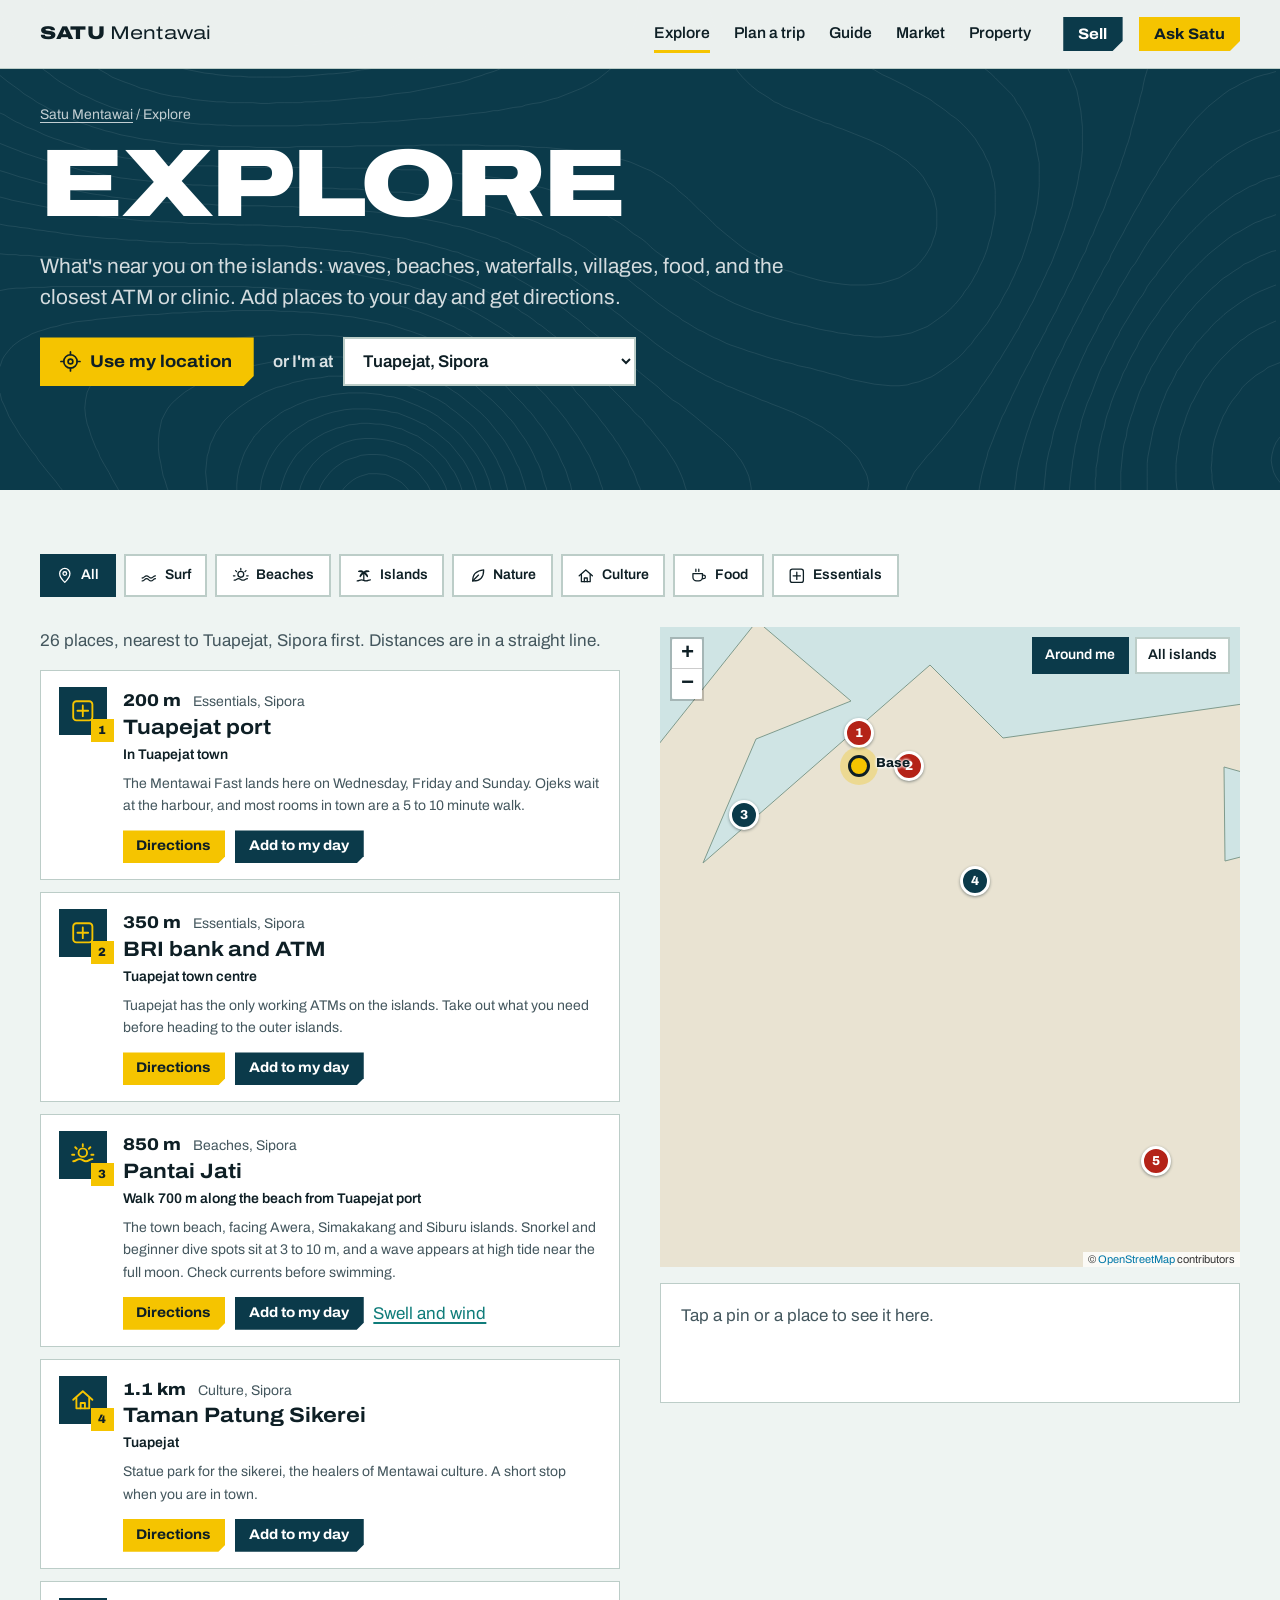
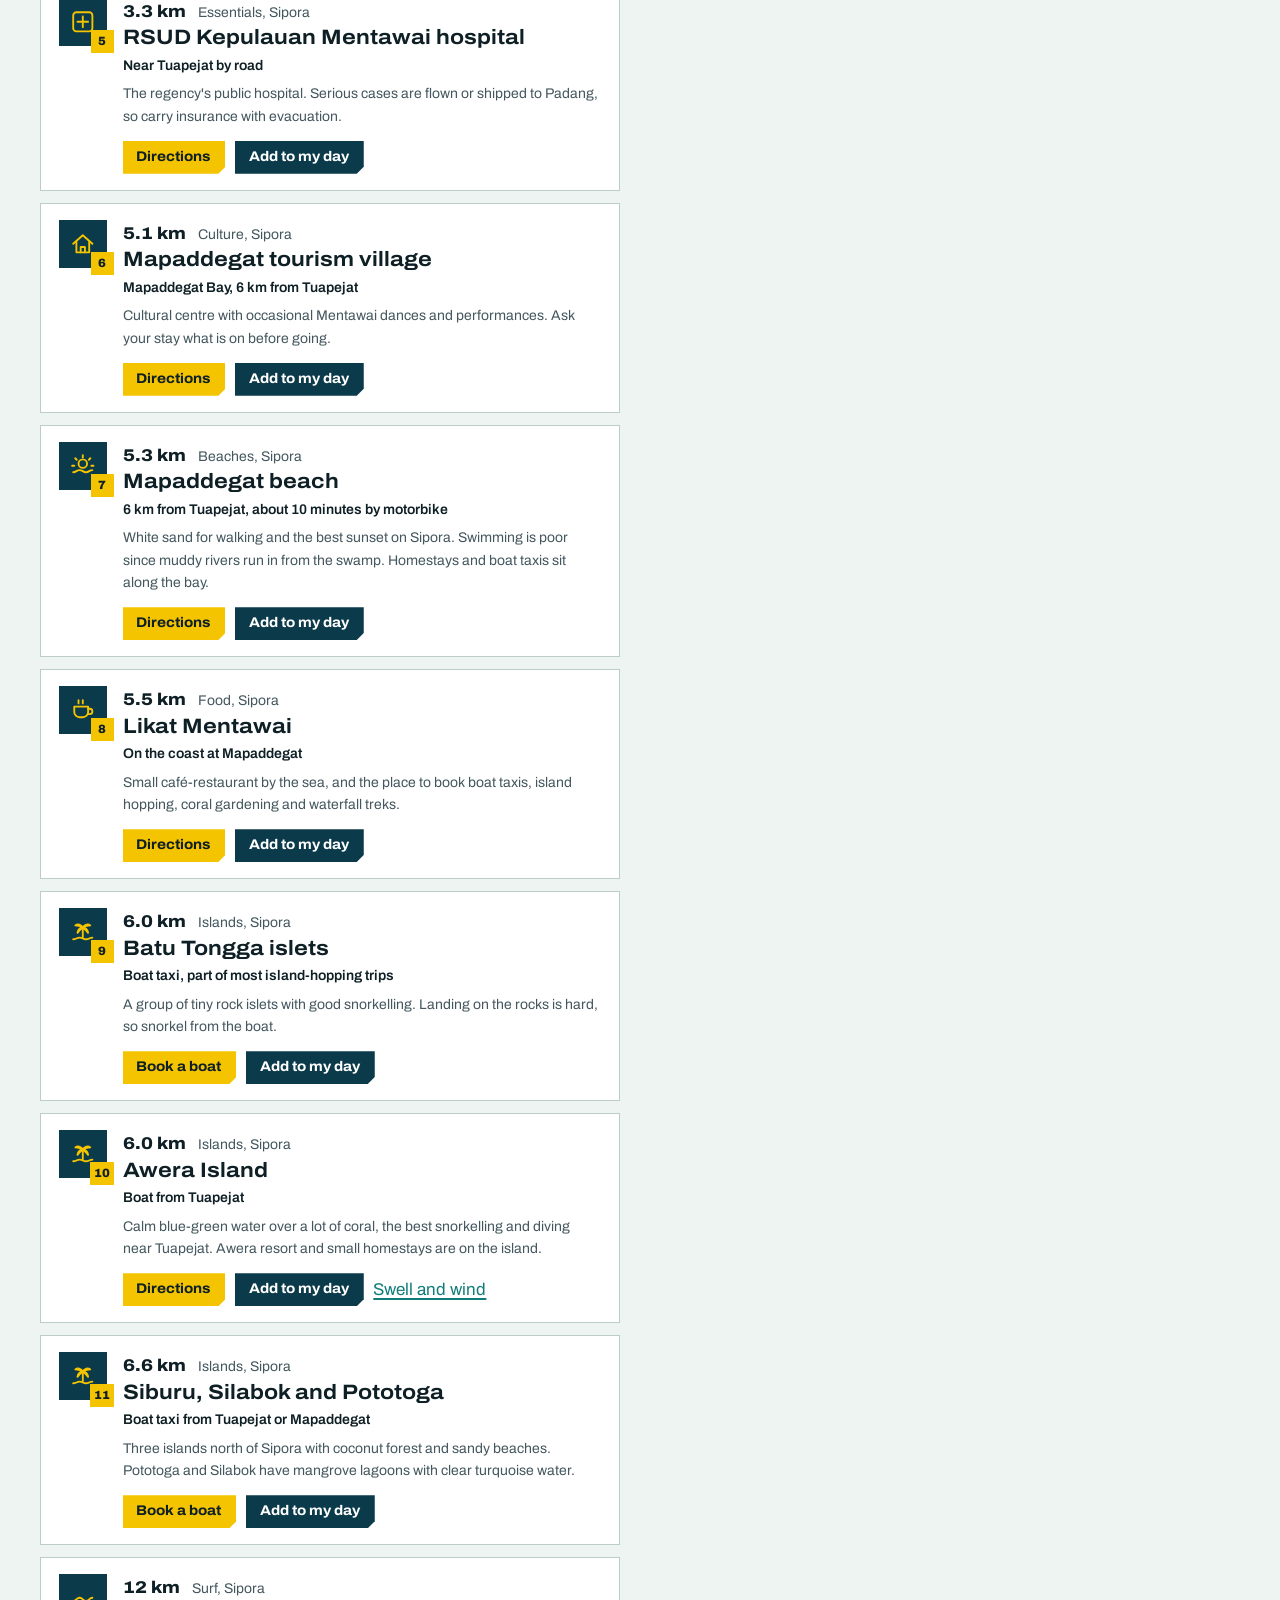
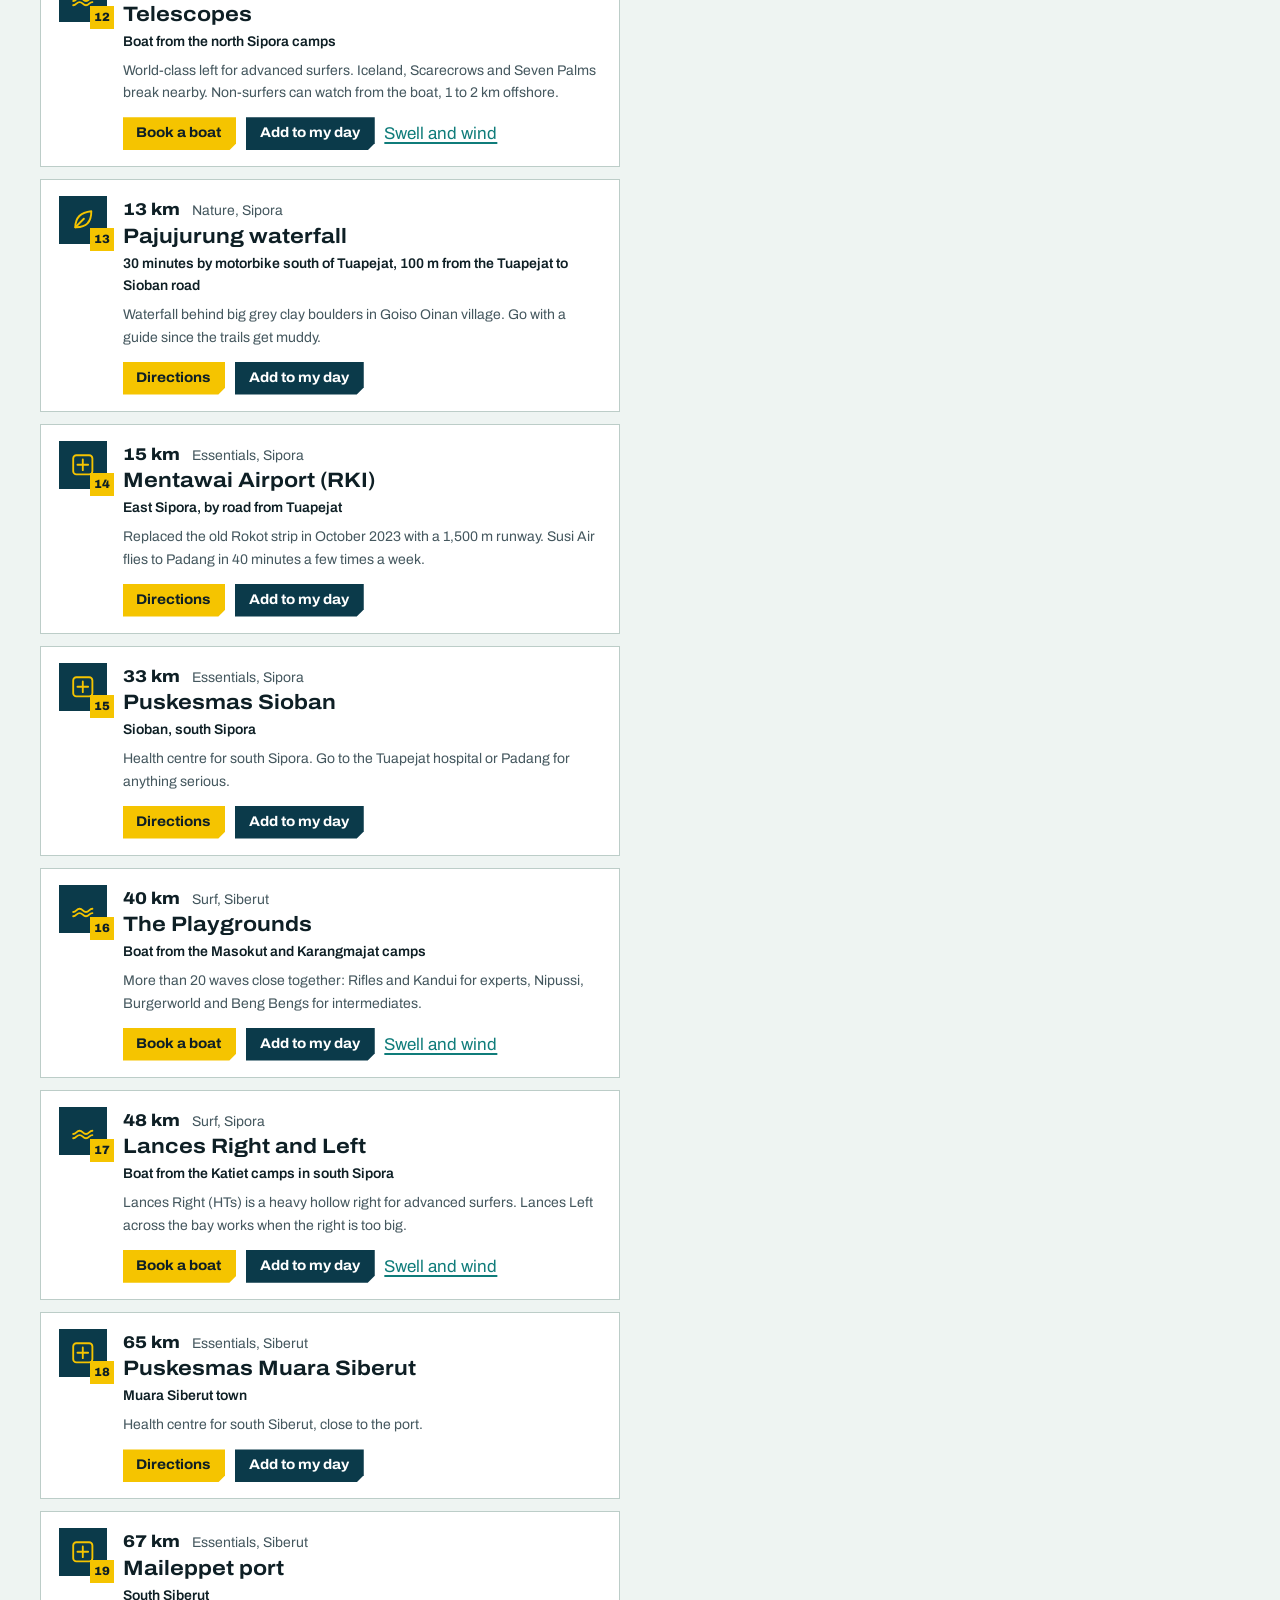
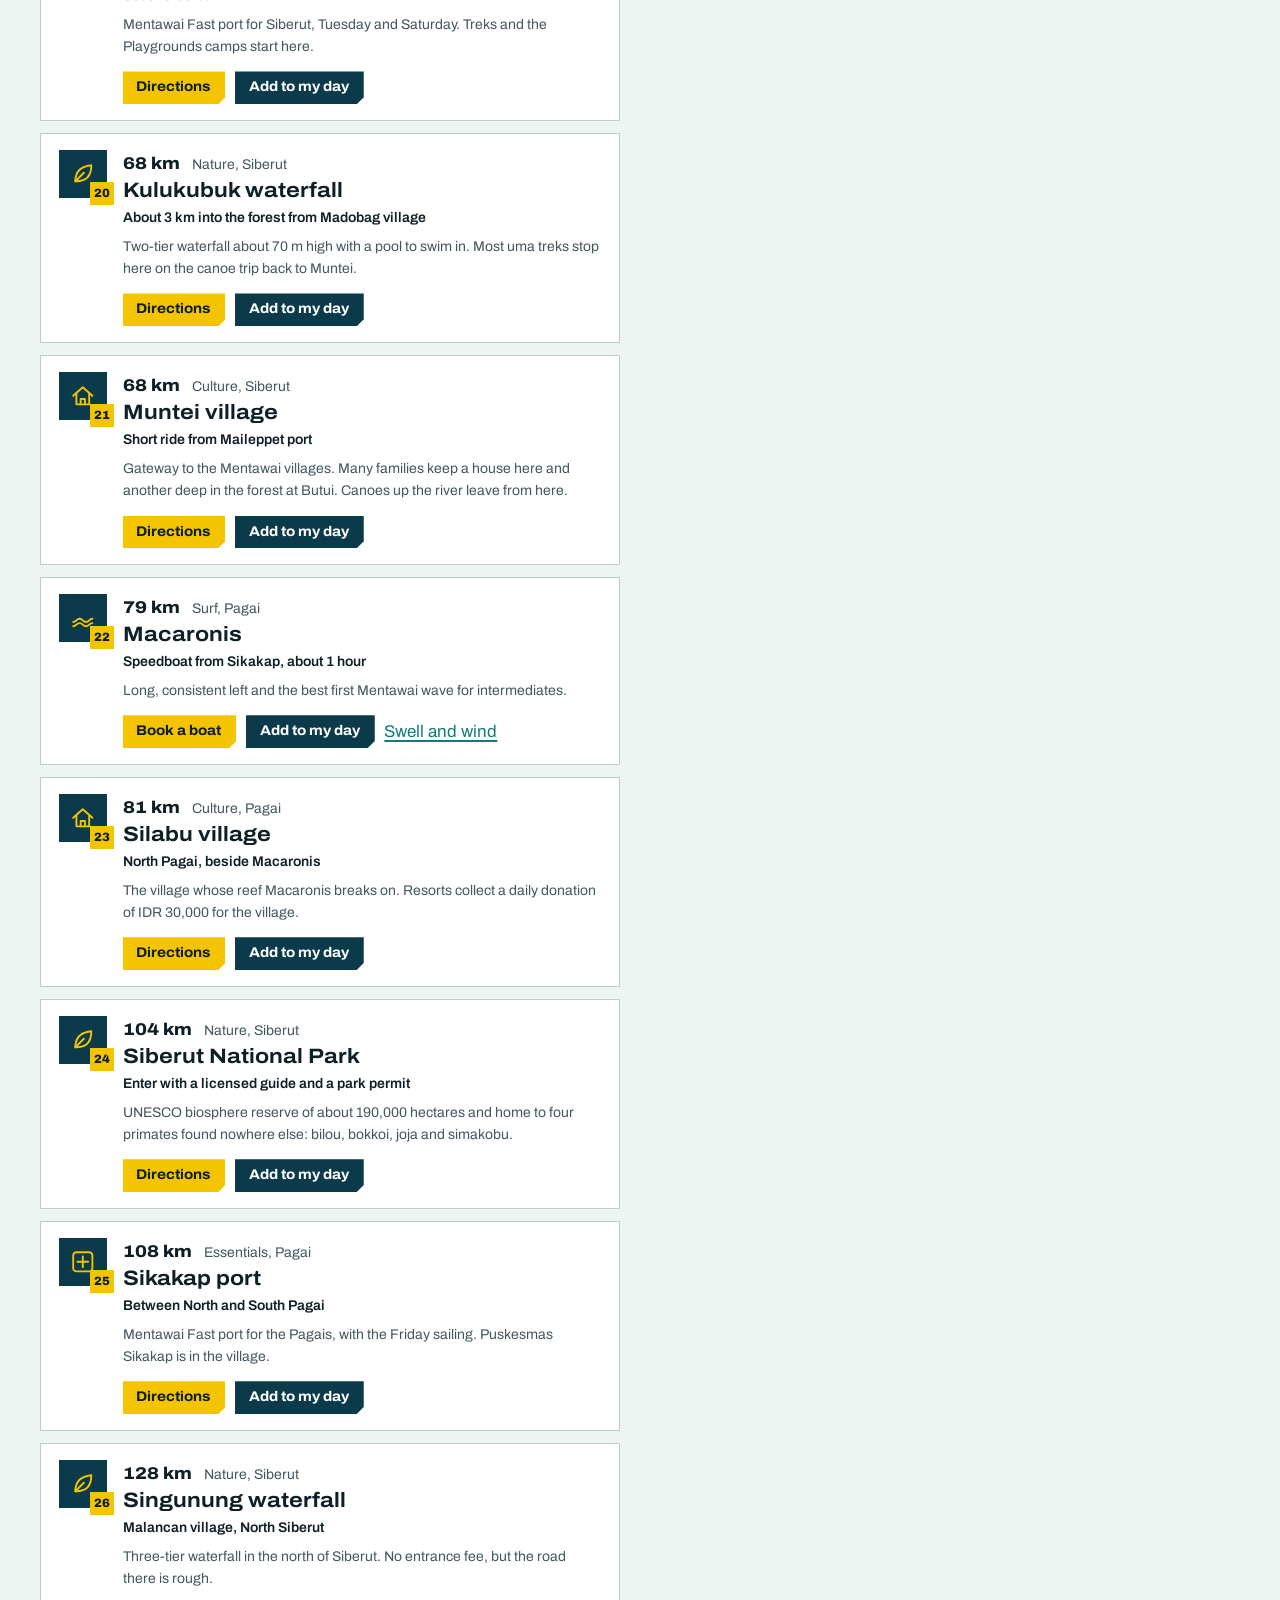
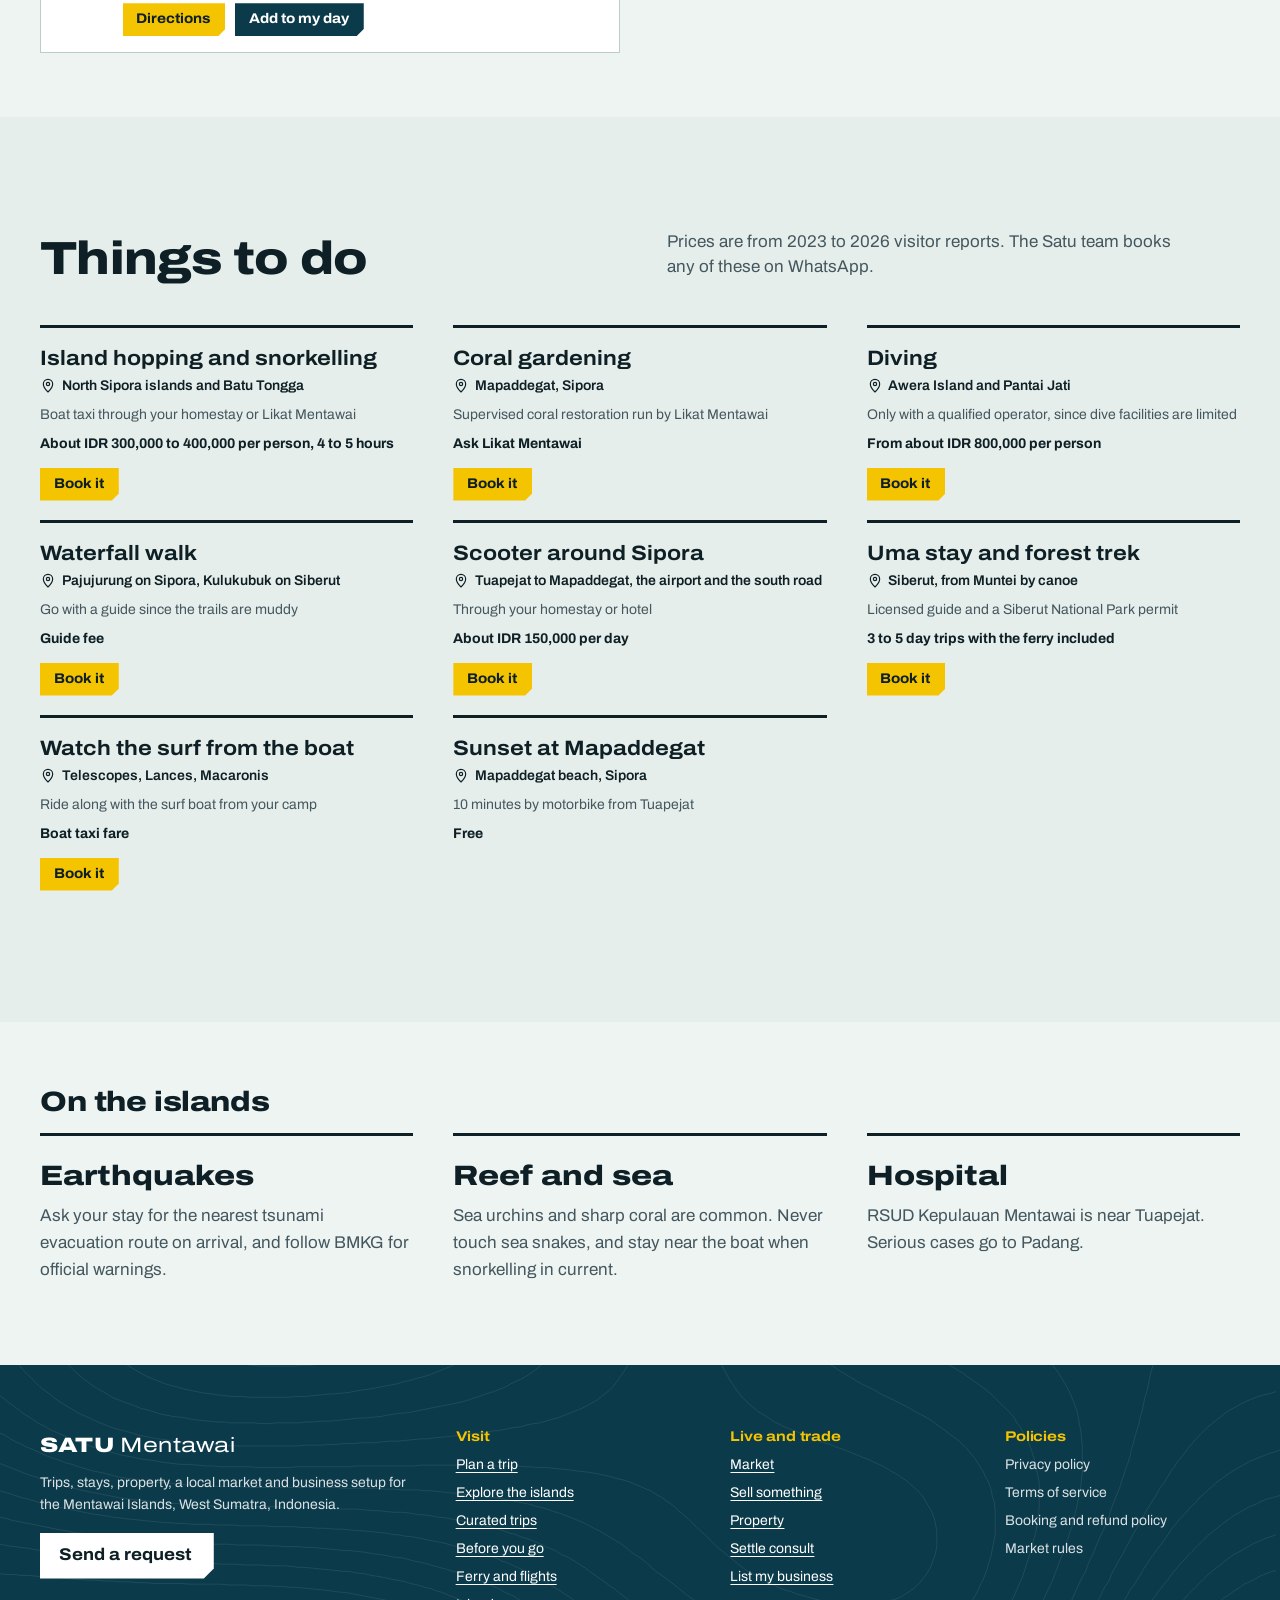
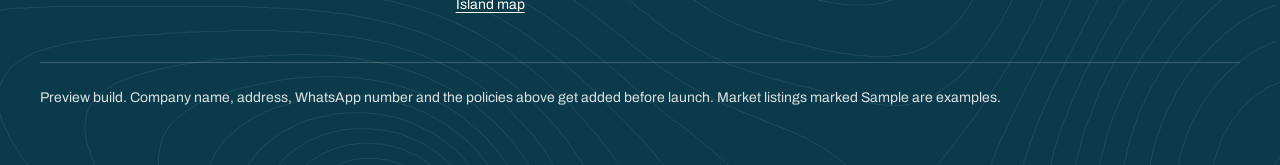
==== commit d154cd3c: "Explore: real street map with numbered markers OpenStreetMap tiles through Leaflet 1.9.4 (bundled), " ====
--- a/explore.html
+++ b/explore.html
@@ -15,7 +15,7 @@
 <link rel="apple-touch-icon" href="img/icon-192.png">
 <link rel="preload" href="assets/archivo.woff2" as="font" type="font/woff2" crossorigin>
 <link rel="stylesheet" href="assets/site.css">
-
+<link rel="stylesheet" href="assets/leaflet/leaflet.css">
 </head>
 <body data-page="explore">
 <svg width="0" height="0" style="position:absolute" aria-hidden="true">
@@ -113,7 +113,8 @@
       </div>
       <div class="ex-map">
         <div class="map-box">
-          <svg class="map-svg land-map" id="ex-map" viewBox="0 0 810 954" role="img" aria-labelledby="ex-map-title"><title id="ex-map-title">Map of places near you in the Mentawai Islands</title><rect width="810" height="954" class="sea"/><g class="land"><path d="M301 289L304 301L303 313L297 320L289 290L280 275L270 280L274 284L286 312L290 332L286 334L273 331L264 333L241 343L234 342L193 320L184 311L157 299L141 278L134 273L137 259L130 244L72 161L65 157L65 149L52 125L53 118L63 102L72 80L73 48L75 41L85 35L99 33L122 38L140 26L156 23L161 24L159 31L168 32L176 40L178 48L176 55L171 51L164 51L173 65L176 77L191 88L199 106L210 120L211 128L222 141L223 145L217 152L226 156L240 186L257 203L258 218L243 208L245 215L262 236L271 240L274 260L277 263L288 263L292 265L298 277L297 283L301 289Z"/><path d="M799 284L790 268L786 237L763 213L768 204L763 201L768 196L763 173L760 169L731 156L723 149L720 152L711 153L704 149L713 138L714 128L712 123L697 110L691 112L690 108L692 98L697 91L692 80L699 78L707 80L708 71L707 68L699 69L695 65L685 46L682 21L674 0L810 0L810 298L799 284Z"/><path d="M706 851L726 877L730 887L724 894L709 880L694 872L693 861L687 860L679 854L677 845L679 845L683 850L688 849L680 832L682 820L663 802L647 799L650 793L635 776L626 762L626 753L630 745L622 703L626 699L640 692L648 696L657 709L665 714L686 736L697 743L708 762L726 780L728 815L725 822L719 820L712 823L704 820L695 829L703 831L701 840L706 851Z"/><path d="M631 658L637 680L635 685L615 692L608 709L599 712L590 711L576 704L572 714L569 716L564 714L561 709L558 690L553 690L558 661L557 644L553 639L546 635L549 628L544 613L549 592L552 588L559 591L566 601L597 630L618 640L622 650L631 658Z"/><path d="M494 519L507 542L507 549L507 546L503 551L498 541L482 538L472 530L455 527L440 512L415 510L415 505L420 498L415 495L412 496L410 490L408 490L405 495L398 480L388 466L389 462L401 461L396 450L395 436L401 425L412 419L425 421L437 434L448 438L453 460L458 471L477 500L477 507L494 519Z"/><path d="M303 350L301 354L293 354L284 358L292 347L290 337L301 343L303 350Z"/><path d="M741 825L751 838L748 840L740 838L736 832L735 824L741 818L741 825Z"/><path d="M801 945L796 948L790 947L786 946L785 942L794 942L801 945Z"/></g><g class="island-labels"><text x="180" y="191">Siberut</text><text x="385" y="511">Sipora</text><text x="601" y="616">North Pagai</text><text x="659" y="803">South Pagai</text><text x="745" y="144">Sumatra</text></g></svg>
+          <div class="ex-leaflet" id="ex-map" role="region" aria-label="Map of places near you"></div>
+          <p class="map-note" id="map-note" hidden>The street map needs internet, so this shows the coastline.</p>
           <div class="zoom">
             <button type="button" class="cat" id="zoom-near" aria-pressed="true">Around me</button>
             <button type="button" class="cat" id="zoom-all" aria-pressed="false">All islands</button>
@@ -266,6 +267,8 @@
 </dialog>
 <script src="assets/data.js" defer></script>
 <script src="assets/site.js" defer></script>
+<script src="assets/leaflet/leaflet.js" defer></script>
+<script src="assets/land.js" defer></script>
 <script src="assets/places.js" defer></script>
 <script src="assets/explore.js" defer></script>
 </body>
--- a/assets/site.css
+++ b/assets/site.css
@@ -610,30 +610,20 @@
 .fc-days { list-style: none; padding: 0; margin: 0; }
 .fc-days li { display: grid; grid-template-columns: 6.5rem 1fr; gap: .6rem; padding: .3rem 0; border-top: 1px solid rgba(255,255,255,.15); font-variant-numeric: tabular-nums; }
 .fc-days span { color: var(--buoy); font-weight: 700; }
-.land-map { transition: none; }
-.land-map .land, .land-map .island-labels, .land-map .sea { pointer-events: none; }
-.xpin { cursor: pointer; }
-.xpin circle { stroke: #fff; stroke-width: 3; fill: var(--water); r: 14; }
-.xpin-surf circle { fill: var(--lagoon); }
-.xpin-essential circle { fill: #b42318; }
-.xpin-food circle { fill: var(--palm); }
-.xpin text { font-family: Archivo, sans-serif; font-weight: 800; pointer-events: none; }
-.xpin .num-t { fill: #fff; font-size: 5px; text-anchor: middle; dominant-baseline: central; }
-.xpin .name-t { fill: var(--ink); font-size: 6px; paint-order: stroke; stroke: #fff; stroke-width: 2px; stroke-linejoin: round; display: none; }
-.xpin.sel .num-t { fill: var(--ink); }
-.land-map:not(.zoomed) .xpin text { display: none; }
-.land-map.zoomed .xpin circle { r: 4.2; stroke-width: 1; }
-.land-map.zoomed .island-labels text { font-size: 7px; }
-.land-map.zoomed .land path { stroke-width: .6; }
-.xpin.sel circle { fill: var(--buoy); stroke: var(--ink); }
-.xpin:focus { outline: none; }
-.xpin:focus-visible circle { stroke: var(--ink); stroke-width: 3; }
-.you circle { fill: var(--buoy); stroke: var(--ink); stroke-width: 2; }
-.you .halo { fill: rgba(245,196,0,.3); stroke: none; }
-.you text { font-family: Archivo, sans-serif; font-size: 14px; font-weight: 800; fill: var(--ink); paint-order: stroke; stroke: #fff; stroke-width: 4px; }
-.land-map.zoomed .you circle:not(.halo) { r: 2.6; stroke-width: .8; }
-.land-map.zoomed .you .halo { r: 6; }
-.land-map.zoomed .you text { font-size: 5.5px; stroke-width: 1.6px; }
+.ex-leaflet.leaflet-container { height: min(72vh, 640px); min-height: 380px; background: #cfe4e4; font-family: inherit; }
+.ex-leaflet:focus-visible { outline: 3px solid var(--buoy); outline-offset: -3px; }
+.map-note { position: absolute; left: .6rem; bottom: 1.6rem; z-index: 500; margin: 0; max-width: min(60%, 22rem); padding: .35rem .6rem; background: var(--paper); color: var(--ink); font-size: var(--step--1); }
+.zoom { z-index: 500; }
+.lpin span { display: grid; place-items: center; width: 30px; height: 30px; border-radius: 50%; background: var(--c); color: #fff; border: 3px solid #fff; box-shadow: 0 1px 3px rgba(14,31,37,.45); font: 800 13px/1 Archivo, sans-serif; font-variant-numeric: tabular-nums; }
+.lpin.sel span { background: var(--buoy); color: var(--ink); border-color: var(--ink); transform: scale(1.2); }
+.lpin:focus { outline: none; }
+.lpin:focus-visible span { outline: 3px solid var(--ink); outline-offset: 2px; }
+.lyou span { display: block; width: 22px; height: 22px; border-radius: 50%; background: var(--buoy); border: 3px solid var(--ink); box-shadow: 0 0 0 8px rgba(245,196,0,.3); }
+.lyou b { position: absolute; left: 28px; top: 1px; font: 800 13px/1.2 Archivo, sans-serif; color: var(--ink); white-space: nowrap; text-shadow: 0 0 3px #fff, 0 0 3px #fff, 0 0 3px #fff; }
+.leaflet-tooltip { font: 700 13px/1.2 Archivo, sans-serif; border-radius: 0; border-color: var(--line); color: var(--ink); }
+.leaflet-container a.leaflet-control-zoom-in, .leaflet-container a.leaflet-control-zoom-out { border-radius: 0; color: var(--ink); }
+.leaflet-touch .leaflet-bar { border-radius: 0; }
+.leaflet-control-attribution { font-size: 11px; }
 .day-bar { position: fixed; left: 50%; transform: translateX(-50%); bottom: calc(var(--tabbar) + .8rem); z-index: 25; display: flex; gap: 1rem; align-items: center;
   font: inherit; font-weight: 700; border: 0; cursor: pointer; padding: .75rem 1.1rem; background: var(--ink); color: #fff; box-shadow: 0 0 0 3px var(--buoy); white-space: nowrap; }
 .day-open { color: var(--buoy); }
--- a/assets/leaflet/leaflet.css
+++ b/assets/leaflet/leaflet.css
@@ -0,0 +1,661 @@
+/* required styles */
+
+.leaflet-pane,
+.leaflet-tile,
+.leaflet-marker-icon,
+.leaflet-marker-shadow,
+.leaflet-tile-container,
+.leaflet-pane > svg,
+.leaflet-pane > canvas,
+.leaflet-zoom-box,
+.leaflet-image-layer,
+.leaflet-layer {
+	position: absolute;
+	left: 0;
+	top: 0;
+	}
+.leaflet-container {
+	overflow: hidden;
+	}
+.leaflet-tile,
+.leaflet-marker-icon,
+.leaflet-marker-shadow {
+	-webkit-user-select: none;
+	   -moz-user-select: none;
+	        user-select: none;
+	  -webkit-user-drag: none;
+	}
+/* Prevents IE11 from highlighting tiles in blue */
+.leaflet-tile::selection {
+	background: transparent;
+}
+/* Safari renders non-retina tile on retina better with this, but Chrome is worse */
+.leaflet-safari .leaflet-tile {
+	image-rendering: -webkit-optimize-contrast;
+	}
+/* hack that prevents hw layers "stretching" when loading new tiles */
+.leaflet-safari .leaflet-tile-container {
+	width: 1600px;
+	height: 1600px;
+	-webkit-transform-origin: 0 0;
+	}
+.leaflet-marker-icon,
+.leaflet-marker-shadow {
+	display: block;
+	}
+/* .leaflet-container svg: reset svg max-width decleration shipped in Joomla! (joomla.org) 3.x */
+/* .leaflet-container img: map is broken in FF if you have max-width: 100% on tiles */
+.leaflet-container .leaflet-overlay-pane svg {
+	max-width: none !important;
+	max-height: none !important;
+	}
+.leaflet-container .leaflet-marker-pane img,
+.leaflet-container .leaflet-shadow-pane img,
+.leaflet-container .leaflet-tile-pane img,
+.leaflet-container img.leaflet-image-layer,
+.leaflet-container .leaflet-tile {
+	max-width: none !important;
+	max-height: none !important;
+	width: auto;
+	padding: 0;
+	}
+
+.leaflet-container img.leaflet-tile {
+	/* See: https://bugs.chromium.org/p/chromium/issues/detail?id=600120 */
+	mix-blend-mode: plus-lighter;
+}
+
+.leaflet-container.leaflet-touch-zoom {
+	-ms-touch-action: pan-x pan-y;
+	touch-action: pan-x pan-y;
+	}
+.leaflet-container.leaflet-touch-drag {
+	-ms-touch-action: pinch-zoom;
+	/* Fallback for FF which doesn't support pinch-zoom */
+	touch-action: none;
+	touch-action: pinch-zoom;
+}
+.leaflet-container.leaflet-touch-drag.leaflet-touch-zoom {
+	-ms-touch-action: none;
+	touch-action: none;
+}
+.leaflet-container {
+	-webkit-tap-highlight-color: transparent;
+}
+.leaflet-container a {
+	-webkit-tap-highlight-color: rgba(51, 181, 229, 0.4);
+}
+.leaflet-tile {
+	filter: inherit;
+	visibility: hidden;
+	}
+.leaflet-tile-loaded {
+	visibility: inherit;
+	}
+.leaflet-zoom-box {
+	width: 0;
+	height: 0;
+	-moz-box-sizing: border-box;
+	     box-sizing: border-box;
+	z-index: 800;
+	}
+/* workaround for https://bugzilla.mozilla.org/show_bug.cgi?id=888319 */
+.leaflet-overlay-pane svg {
+	-moz-user-select: none;
+	}
+
+.leaflet-pane         { z-index: 400; }
+
+.leaflet-tile-pane    { z-index: 200; }
+.leaflet-overlay-pane { z-index: 400; }
+.leaflet-shadow-pane  { z-index: 500; }
+.leaflet-marker-pane  { z-index: 600; }
+.leaflet-tooltip-pane   { z-index: 650; }
+.leaflet-popup-pane   { z-index: 700; }
+
+.leaflet-map-pane canvas { z-index: 100; }
+.leaflet-map-pane svg    { z-index: 200; }
+
+.leaflet-vml-shape {
+	width: 1px;
+	height: 1px;
+	}
+.lvml {
+	behavior: url(#default#VML);
+	display: inline-block;
+	position: absolute;
+	}
+
+
+/* control positioning */
+
+.leaflet-control {
+	position: relative;
+	z-index: 800;
+	pointer-events: visiblePainted; /* IE 9-10 doesn't have auto */
+	pointer-events: auto;
+	}
+.leaflet-top,
+.leaflet-bottom {
+	position: absolute;
+	z-index: 1000;
+	pointer-events: none;
+	}
+.leaflet-top {
+	top: 0;
+	}
+.leaflet-right {
+	right: 0;
+	}
+.leaflet-bottom {
+	bottom: 0;
+	}
+.leaflet-left {
+	left: 0;
+	}
+.leaflet-control {
+	float: left;
+	clear: both;
+	}
+.leaflet-right .leaflet-control {
+	float: right;
+	}
+.leaflet-top .leaflet-control {
+	margin-top: 10px;
+	}
+.leaflet-bottom .leaflet-control {
+	margin-bottom: 10px;
+	}
+.leaflet-left .leaflet-control {
+	margin-left: 10px;
+	}
+.leaflet-right .leaflet-control {
+	margin-right: 10px;
+	}
+
+
+/* zoom and fade animations */
+
+.leaflet-fade-anim .leaflet-popup {
+	opacity: 0;
+	-webkit-transition: opacity 0.2s linear;
+	   -moz-transition: opacity 0.2s linear;
+	        transition: opacity 0.2s linear;
+	}
+.leaflet-fade-anim .leaflet-map-pane .leaflet-popup {
+	opacity: 1;
+	}
+.leaflet-zoom-animated {
+	-webkit-transform-origin: 0 0;
+	    -ms-transform-origin: 0 0;
+	        transform-origin: 0 0;
+	}
+svg.leaflet-zoom-animated {
+	will-change: transform;
+}
+
+.leaflet-zoom-anim .leaflet-zoom-animated {
+	-webkit-transition: -webkit-transform 0.25s cubic-bezier(0,0,0.25,1);
+	   -moz-transition:    -moz-transform 0.25s cubic-bezier(0,0,0.25,1);
+	        transition:         transform 0.25s cubic-bezier(0,0,0.25,1);
+	}
+.leaflet-zoom-anim .leaflet-tile,
+.leaflet-pan-anim .leaflet-tile {
+	-webkit-transition: none;
+	   -moz-transition: none;
+	        transition: none;
+	}
+
+.leaflet-zoom-anim .leaflet-zoom-hide {
+	visibility: hidden;
+	}
+
+
+/* cursors */
+
+.leaflet-interactive {
+	cursor: pointer;
+	}
+.leaflet-grab {
+	cursor: -webkit-grab;
+	cursor:    -moz-grab;
+	cursor:         grab;
+	}
+.leaflet-crosshair,
+.leaflet-crosshair .leaflet-interactive {
+	cursor: crosshair;
+	}
+.leaflet-popup-pane,
+.leaflet-control {
+	cursor: auto;
+	}
+.leaflet-dragging .leaflet-grab,
+.leaflet-dragging .leaflet-grab .leaflet-interactive,
+.leaflet-dragging .leaflet-marker-draggable {
+	cursor: move;
+	cursor: -webkit-grabbing;
+	cursor:    -moz-grabbing;
+	cursor:         grabbing;
+	}
+
+/* marker & overlays interactivity */
+.leaflet-marker-icon,
+.leaflet-marker-shadow,
+.leaflet-image-layer,
+.leaflet-pane > svg path,
+.leaflet-tile-container {
+	pointer-events: none;
+	}
+
+.leaflet-marker-icon.leaflet-interactive,
+.leaflet-image-layer.leaflet-interactive,
+.leaflet-pane > svg path.leaflet-interactive,
+svg.leaflet-image-layer.leaflet-interactive path {
+	pointer-events: visiblePainted; /* IE 9-10 doesn't have auto */
+	pointer-events: auto;
+	}
+
+/* visual tweaks */
+
+.leaflet-container {
+	background: #ddd;
+	outline-offset: 1px;
+	}
+.leaflet-container a {
+	color: #0078A8;
+	}
+.leaflet-zoom-box {
+	border: 2px dotted #38f;
+	background: rgba(255,255,255,0.5);
+	}
+
+
+/* general typography */
+.leaflet-container {
+	font-family: "Helvetica Neue", Arial, Helvetica, sans-serif;
+	font-size: 12px;
+	font-size: 0.75rem;
+	line-height: 1.5;
+	}
+
+
+/* general toolbar styles */
+
+.leaflet-bar {
+	box-shadow: 0 1px 5px rgba(0,0,0,0.65);
+	border-radius: 4px;
+	}
+.leaflet-bar a {
+	background-color: #fff;
+	border-bottom: 1px solid #ccc;
+	width: 26px;
+	height: 26px;
+	line-height: 26px;
+	display: block;
+	text-align: center;
+	text-decoration: none;
+	color: black;
+	}
+.leaflet-bar a,
+.leaflet-control-layers-toggle {
+	background-position: 50% 50%;
+	background-repeat: no-repeat;
+	display: block;
+	}
+.leaflet-bar a:hover,
+.leaflet-bar a:focus {
+	background-color: #f4f4f4;
+	}
+.leaflet-bar a:first-child {
+	border-top-left-radius: 4px;
+	border-top-right-radius: 4px;
+	}
+.leaflet-bar a:last-child {
+	border-bottom-left-radius: 4px;
+	border-bottom-right-radius: 4px;
+	border-bottom: none;
+	}
+.leaflet-bar a.leaflet-disabled {
+	cursor: default;
+	background-color: #f4f4f4;
+	color: #bbb;
+	}
+
+.leaflet-touch .leaflet-bar a {
+	width: 30px;
+	height: 30px;
+	line-height: 30px;
+	}
+.leaflet-touch .leaflet-bar a:first-child {
+	border-top-left-radius: 2px;
+	border-top-right-radius: 2px;
+	}
+.leaflet-touch .leaflet-bar a:last-child {
+	border-bottom-left-radius: 2px;
+	border-bottom-right-radius: 2px;
+	}
+
+/* zoom control */
+
+.leaflet-control-zoom-in,
+.leaflet-control-zoom-out {
+	font: bold 18px 'Lucida Console', Monaco, monospace;
+	text-indent: 1px;
+	}
+
+.leaflet-touch .leaflet-control-zoom-in, .leaflet-touch .leaflet-control-zoom-out  {
+	font-size: 22px;
+	}
+
+
+/* layers control */
+
+.leaflet-control-layers {
+	box-shadow: 0 1px 5px rgba(0,0,0,0.4);
+	background: #fff;
+	border-radius: 5px;
+	}
+.leaflet-control-layers-toggle {
+	background-image: url(images/layers.png);
+	width: 36px;
+	height: 36px;
+	}
+.leaflet-retina .leaflet-control-layers-toggle {
+	background-image: url(images/layers-2x.png);
+	background-size: 26px 26px;
+	}
+.leaflet-touch .leaflet-control-layers-toggle {
+	width: 44px;
+	height: 44px;
+	}
+.leaflet-control-layers .leaflet-control-layers-list,
+.leaflet-control-layers-expanded .leaflet-control-layers-toggle {
+	display: none;
+	}
+.leaflet-control-layers-expanded .leaflet-control-layers-list {
+	display: block;
+	position: relative;
+	}
+.leaflet-control-layers-expanded {
+	padding: 6px 10px 6px 6px;
+	color: #333;
+	background: #fff;
+	}
+.leaflet-control-layers-scrollbar {
+	overflow-y: scroll;
+	overflow-x: hidden;
+	padding-right: 5px;
+	}
+.leaflet-control-layers-selector {
+	margin-top: 2px;
+	position: relative;
+	top: 1px;
+	}
+.leaflet-control-layers label {
+	display: block;
+	font-size: 13px;
+	font-size: 1.08333em;
+	}
+.leaflet-control-layers-separator {
+	height: 0;
+	border-top: 1px solid #ddd;
+	margin: 5px -10px 5px -6px;
+	}
+
+/* Default icon URLs */
+.leaflet-default-icon-path { /* used only in path-guessing heuristic, see L.Icon.Default */
+	background-image: url(images/marker-icon.png);
+	}
+
+
+/* attribution and scale controls */
+
+.leaflet-container .leaflet-control-attribution {
+	background: #fff;
+	background: rgba(255, 255, 255, 0.8);
+	margin: 0;
+	}
+.leaflet-control-attribution,
+.leaflet-control-scale-line {
+	padding: 0 5px;
+	color: #333;
+	line-height: 1.4;
+	}
+.leaflet-control-attribution a {
+	text-decoration: none;
+	}
+.leaflet-control-attribution a:hover,
+.leaflet-control-attribution a:focus {
+	text-decoration: underline;
+	}
+.leaflet-attribution-flag {
+	display: inline !important;
+	vertical-align: baseline !important;
+	width: 1em;
+	height: 0.6669em;
+	}
+.leaflet-left .leaflet-control-scale {
+	margin-left: 5px;
+	}
+.leaflet-bottom .leaflet-control-scale {
+	margin-bottom: 5px;
+	}
+.leaflet-control-scale-line {
+	border: 2px solid #777;
+	border-top: none;
+	line-height: 1.1;
+	padding: 2px 5px 1px;
+	white-space: nowrap;
+	-moz-box-sizing: border-box;
+	     box-sizing: border-box;
+	background: rgba(255, 255, 255, 0.8);
+	text-shadow: 1px 1px #fff;
+	}
+.leaflet-control-scale-line:not(:first-child) {
+	border-top: 2px solid #777;
+	border-bottom: none;
+	margin-top: -2px;
+	}
+.leaflet-control-scale-line:not(:first-child):not(:last-child) {
+	border-bottom: 2px solid #777;
+	}
+
+.leaflet-touch .leaflet-control-attribution,
+.leaflet-touch .leaflet-control-layers,
+.leaflet-touch .leaflet-bar {
+	box-shadow: none;
+	}
+.leaflet-touch .leaflet-control-layers,
+.leaflet-touch .leaflet-bar {
+	border: 2px solid rgba(0,0,0,0.2);
+	background-clip: padding-box;
+	}
+
+
+/* popup */
+
+.leaflet-popup {
+	position: absolute;
+	text-align: center;
+	margin-bottom: 20px;
+	}
+.leaflet-popup-content-wrapper {
+	padding: 1px;
+	text-align: left;
+	border-radius: 12px;
+	}
+.leaflet-popup-content {
+	margin: 13px 24px 13px 20px;
+	line-height: 1.3;
+	font-size: 13px;
+	font-size: 1.08333em;
+	min-height: 1px;
+	}
+.leaflet-popup-content p {
+	margin: 17px 0;
+	margin: 1.3em 0;
+	}
+.leaflet-popup-tip-container {
+	width: 40px;
+	height: 20px;
+	position: absolute;
+	left: 50%;
+	margin-top: -1px;
+	margin-left: -20px;
+	overflow: hidden;
+	pointer-events: none;
+	}
+.leaflet-popup-tip {
+	width: 17px;
+	height: 17px;
+	padding: 1px;
+
+	margin: -10px auto 0;
+	pointer-events: auto;
+
+	-webkit-transform: rotate(45deg);
+	   -moz-transform: rotate(45deg);
+	    -ms-transform: rotate(45deg);
+	        transform: rotate(45deg);
+	}
+.leaflet-popup-content-wrapper,
+.leaflet-popup-tip {
+	background: white;
+	color: #333;
+	box-shadow: 0 3px 14px rgba(0,0,0,0.4);
+	}
+.leaflet-container a.leaflet-popup-close-button {
+	position: absolute;
+	top: 0;
+	right: 0;
+	border: none;
+	text-align: center;
+	width: 24px;
+	height: 24px;
+	font: 16px/24px Tahoma, Verdana, sans-serif;
+	color: #757575;
+	text-decoration: none;
+	background: transparent;
+	}
+.leaflet-container a.leaflet-popup-close-button:hover,
+.leaflet-container a.leaflet-popup-close-button:focus {
+	color: #585858;
+	}
+.leaflet-popup-scrolled {
+	overflow: auto;
+	}
+
+.leaflet-oldie .leaflet-popup-content-wrapper {
+	-ms-zoom: 1;
+	}
+.leaflet-oldie .leaflet-popup-tip {
+	width: 24px;
+	margin: 0 auto;
+
+	-ms-filter: "progid:DXImageTransform.Microsoft.Matrix(M11=0.70710678, M12=0.70710678, M21=-0.70710678, M22=0.70710678)";
+	filter: progid:DXImageTransform.Microsoft.Matrix(M11=0.70710678, M12=0.70710678, M21=-0.70710678, M22=0.70710678);
+	}
+
+.leaflet-oldie .leaflet-control-zoom,
+.leaflet-oldie .leaflet-control-layers,
+.leaflet-oldie .leaflet-popup-content-wrapper,
+.leaflet-oldie .leaflet-popup-tip {
+	border: 1px solid #999;
+	}
+
+
+/* div icon */
+
+.leaflet-div-icon {
+	background: #fff;
+	border: 1px solid #666;
+	}
+
+
+/* Tooltip */
+/* Base styles for the element that has a tooltip */
+.leaflet-tooltip {
+	position: absolute;
+	padding: 6px;
+	background-color: #fff;
+	border: 1px solid #fff;
+	border-radius: 3px;
+	color: #222;
+	white-space: nowrap;
+	-webkit-user-select: none;
+	-moz-user-select: none;
+	-ms-user-select: none;
+	user-select: none;
+	pointer-events: none;
+	box-shadow: 0 1px 3px rgba(0,0,0,0.4);
+	}
+.leaflet-tooltip.leaflet-interactive {
+	cursor: pointer;
+	pointer-events: auto;
+	}
+.leaflet-tooltip-top:before,
+.leaflet-tooltip-bottom:before,
+.leaflet-tooltip-left:before,
+.leaflet-tooltip-right:before {
+	position: absolute;
+	pointer-events: none;
+	border: 6px solid transparent;
+	background: transparent;
+	content: "";
+	}
+
+/* Directions */
+
+.leaflet-tooltip-bottom {
+	margin-top: 6px;
+}
+.leaflet-tooltip-top {
+	margin-top: -6px;
+}
+.leaflet-tooltip-bottom:before,
+.leaflet-tooltip-top:before {
+	left: 50%;
+	margin-left: -6px;
+	}
+.leaflet-tooltip-top:before {
+	bottom: 0;
+	margin-bottom: -12px;
+	border-top-color: #fff;
+	}
+.leaflet-tooltip-bottom:before {
+	top: 0;
+	margin-top: -12px;
+	margin-left: -6px;
+	border-bottom-color: #fff;
+	}
+.leaflet-tooltip-left {
+	margin-left: -6px;
+}
+.leaflet-tooltip-right {
+	margin-left: 6px;
+}
+.leaflet-tooltip-left:before,
+.leaflet-tooltip-right:before {
+	top: 50%;
+	margin-top: -6px;
+	}
+.leaflet-tooltip-left:before {
+	right: 0;
+	margin-right: -12px;
+	border-left-color: #fff;
+	}
+.leaflet-tooltip-right:before {
+	left: 0;
+	margin-left: -12px;
+	border-right-color: #fff;
+	}
+
+/* Printing */
+
+@media print {
+	/* Prevent printers from removing background-images of controls. */
+	.leaflet-control {
+		-webkit-print-color-adjust: exact;
+		print-color-adjust: exact;
+		}
+	}
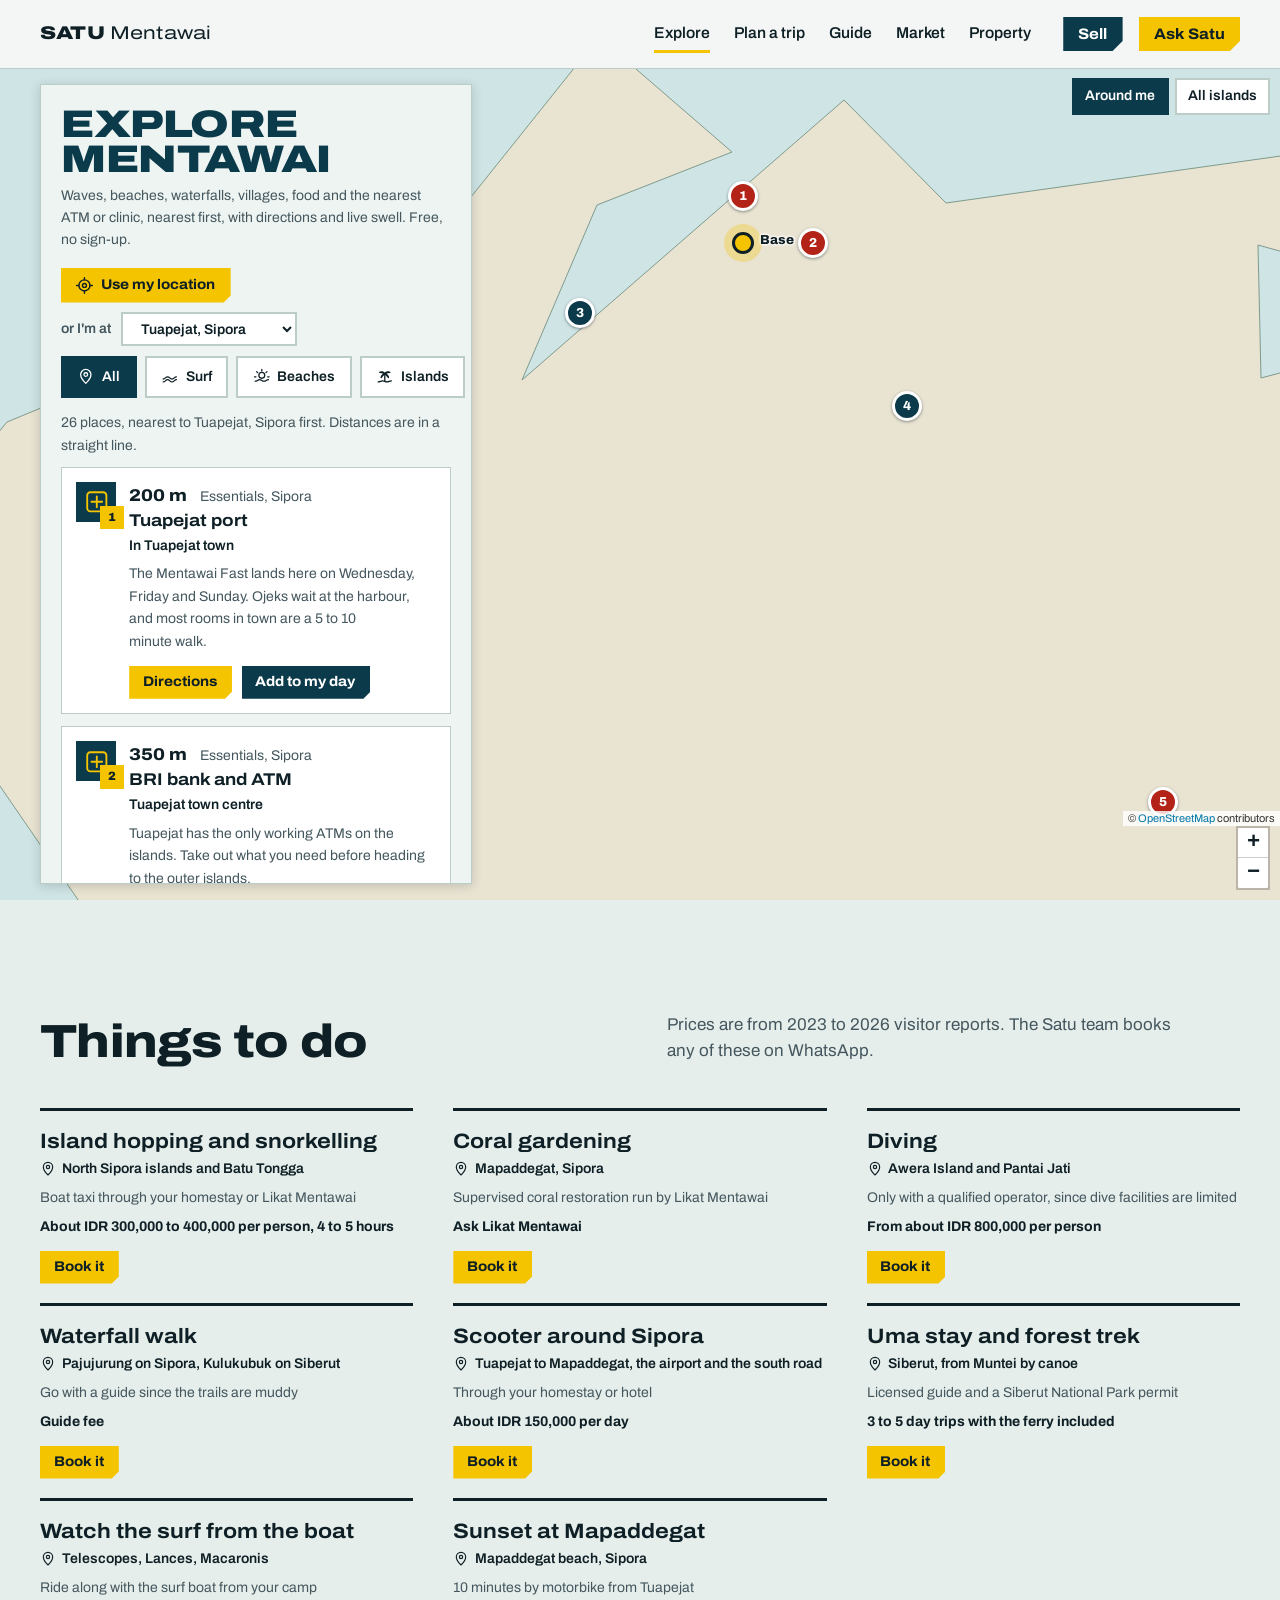
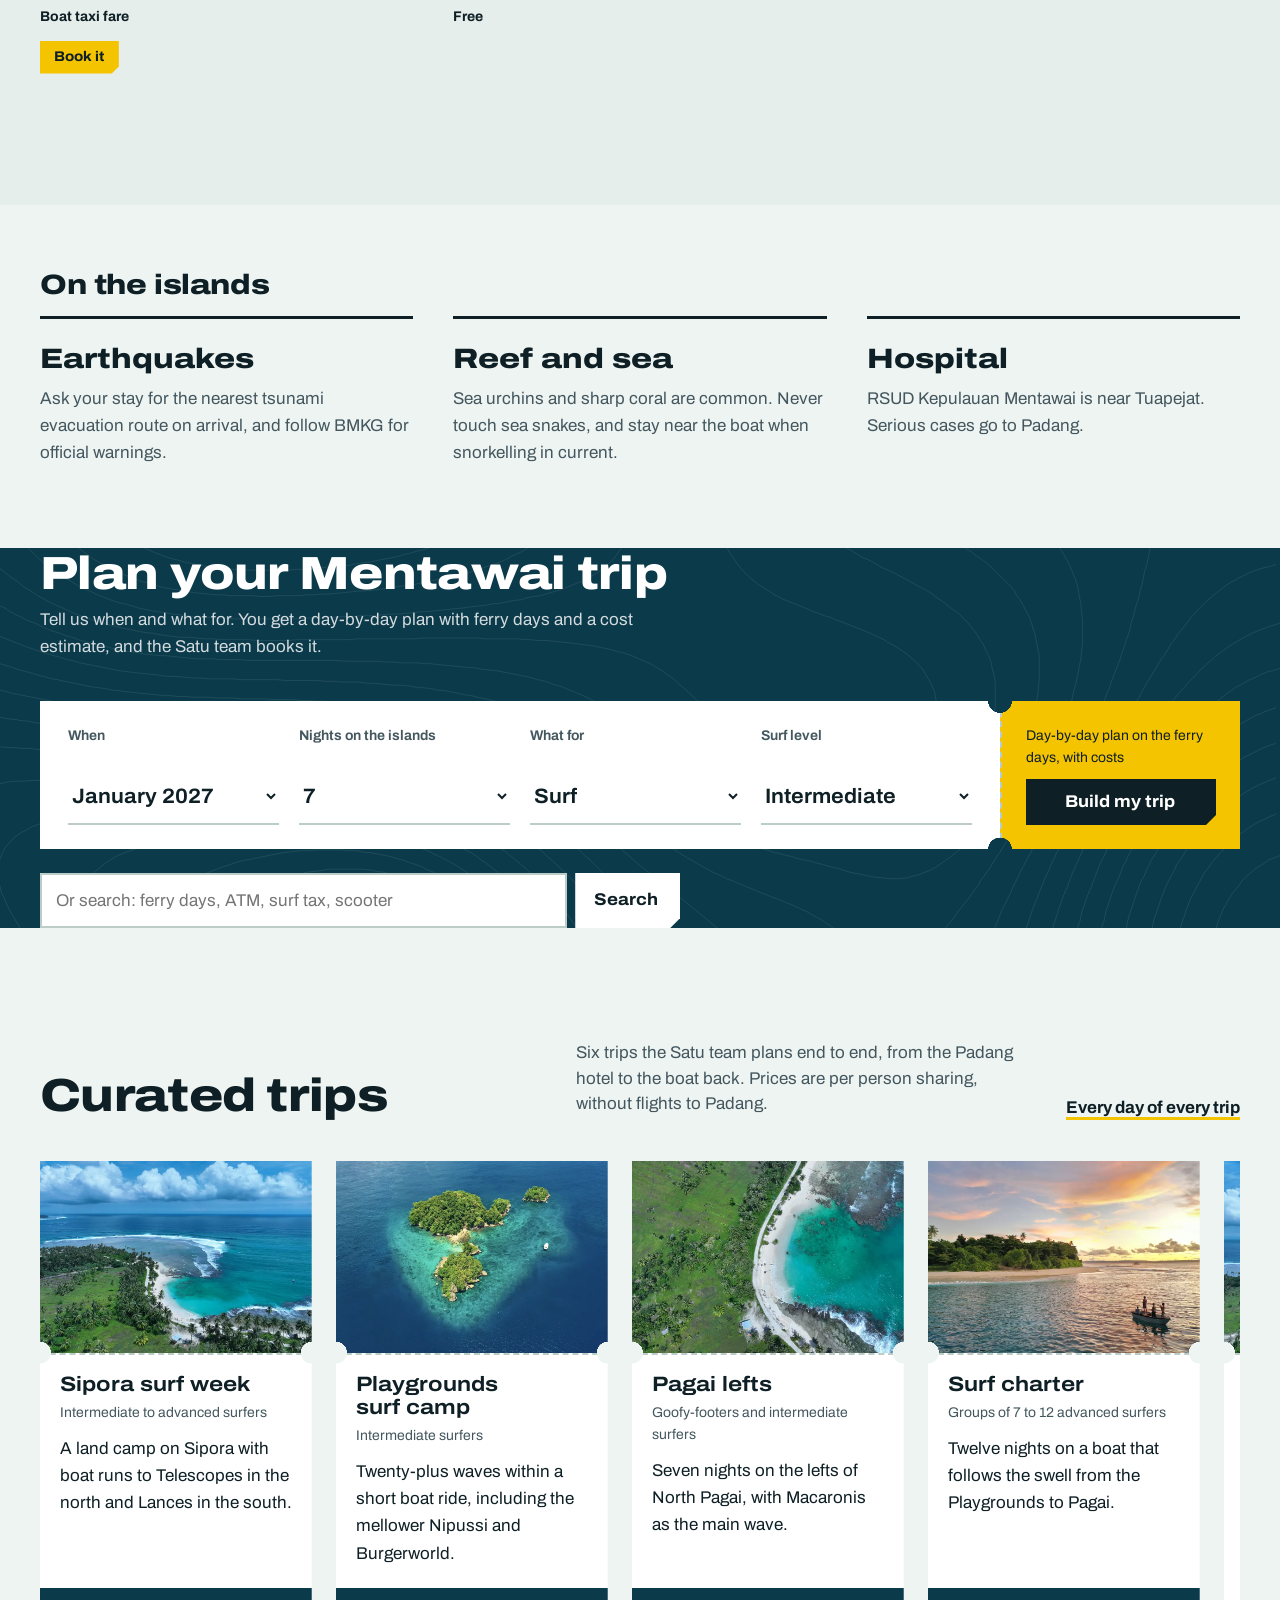
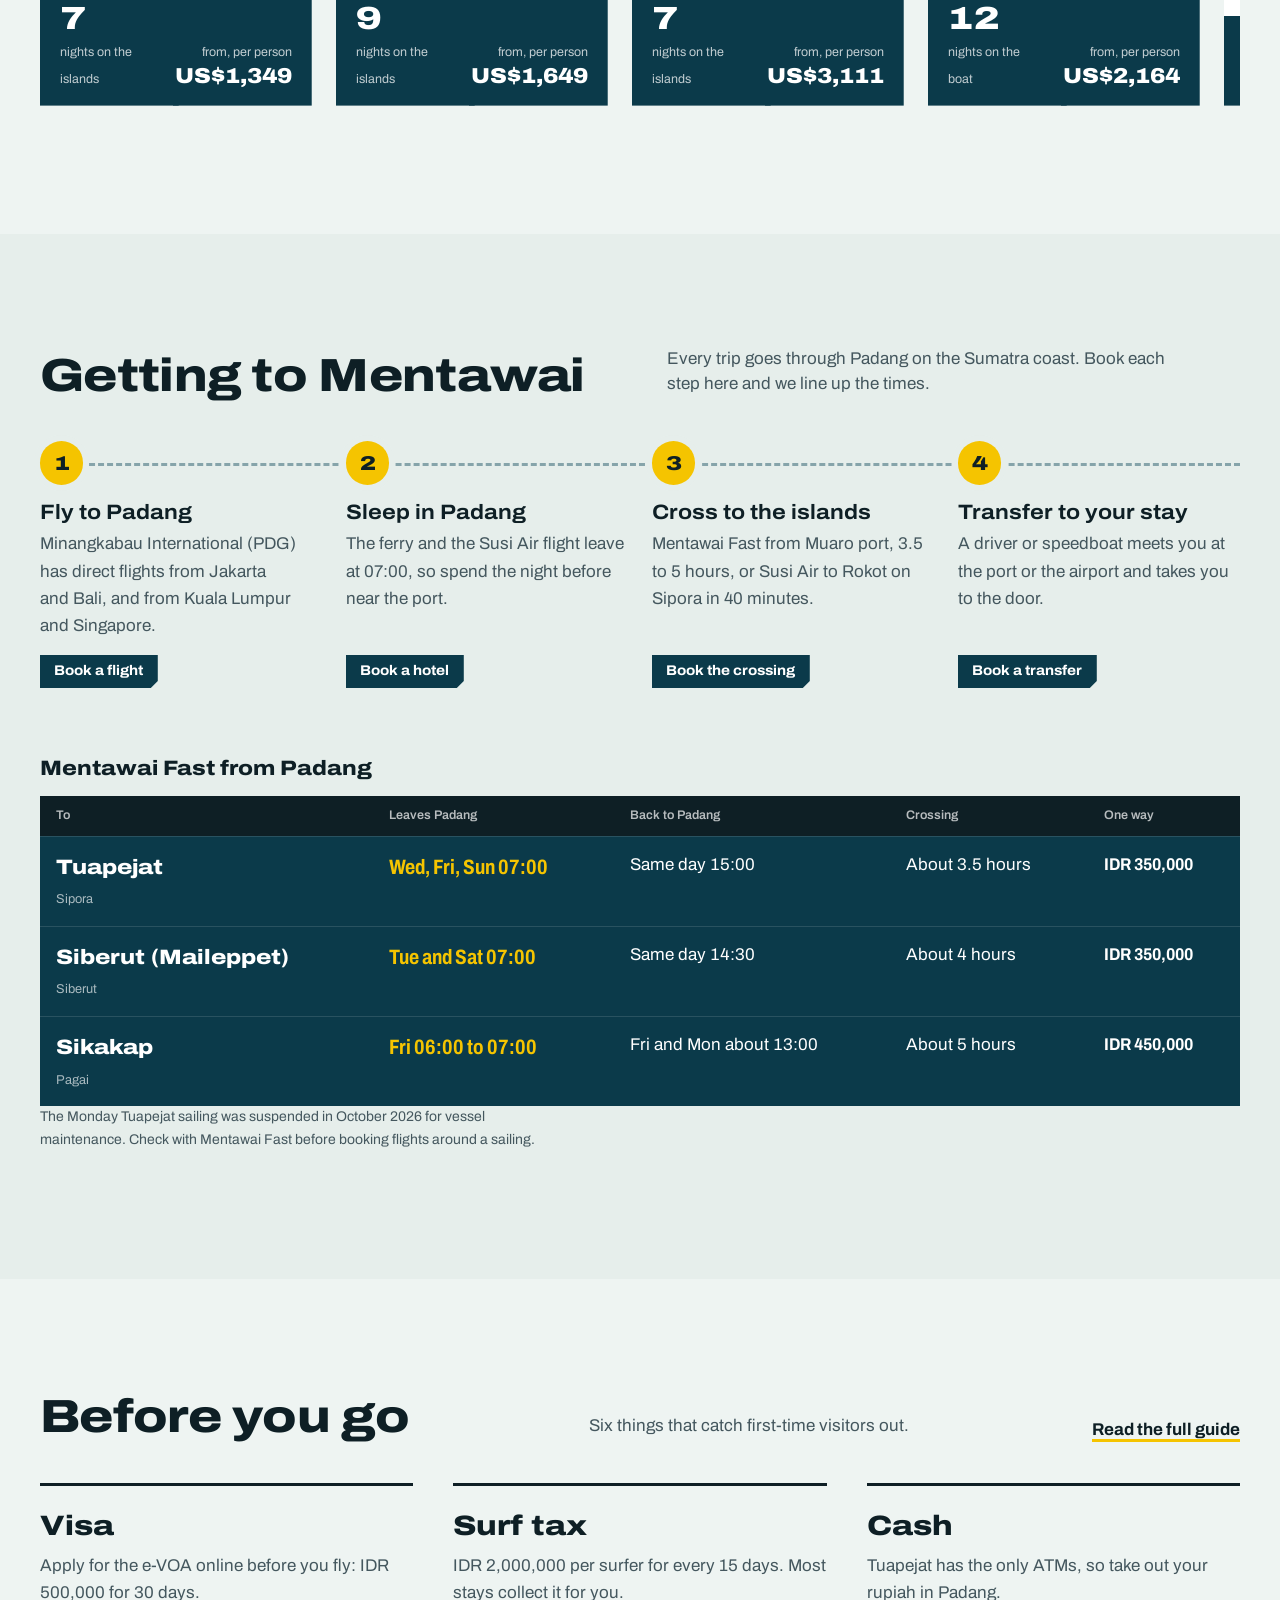
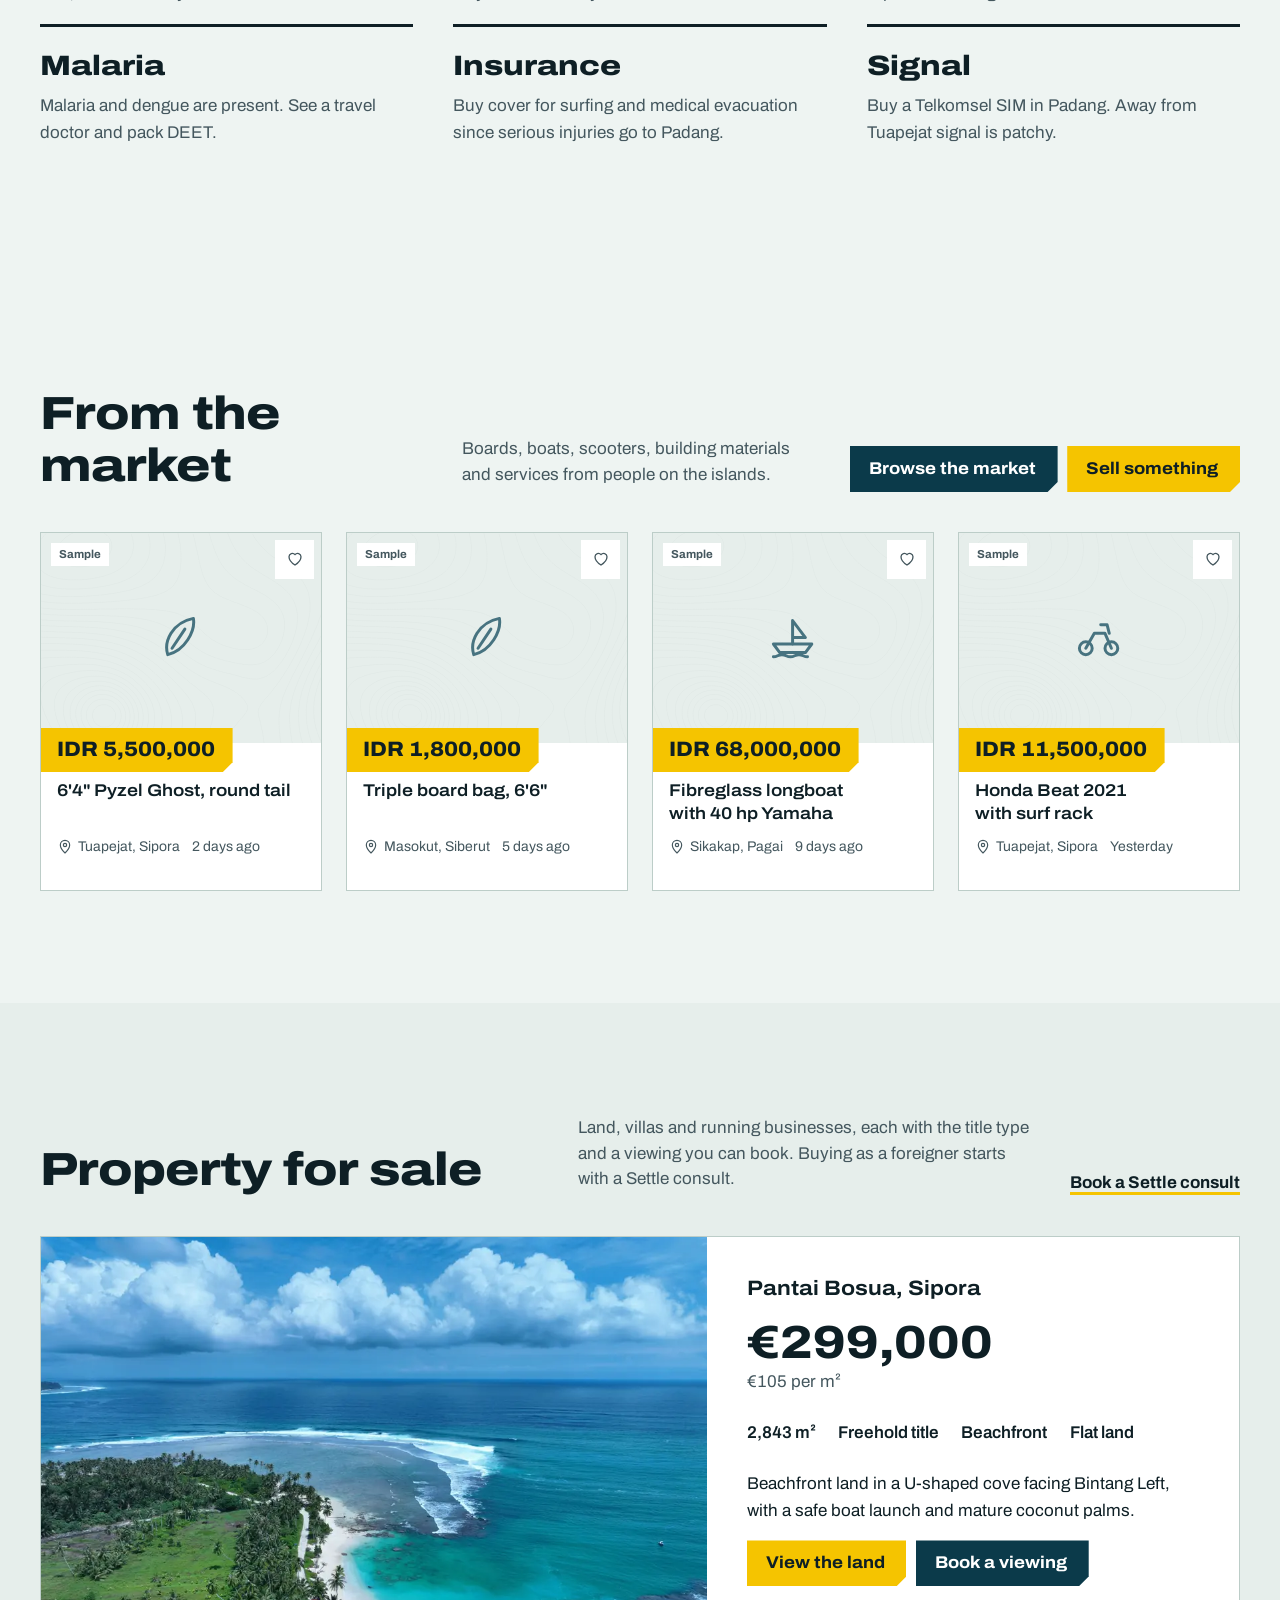
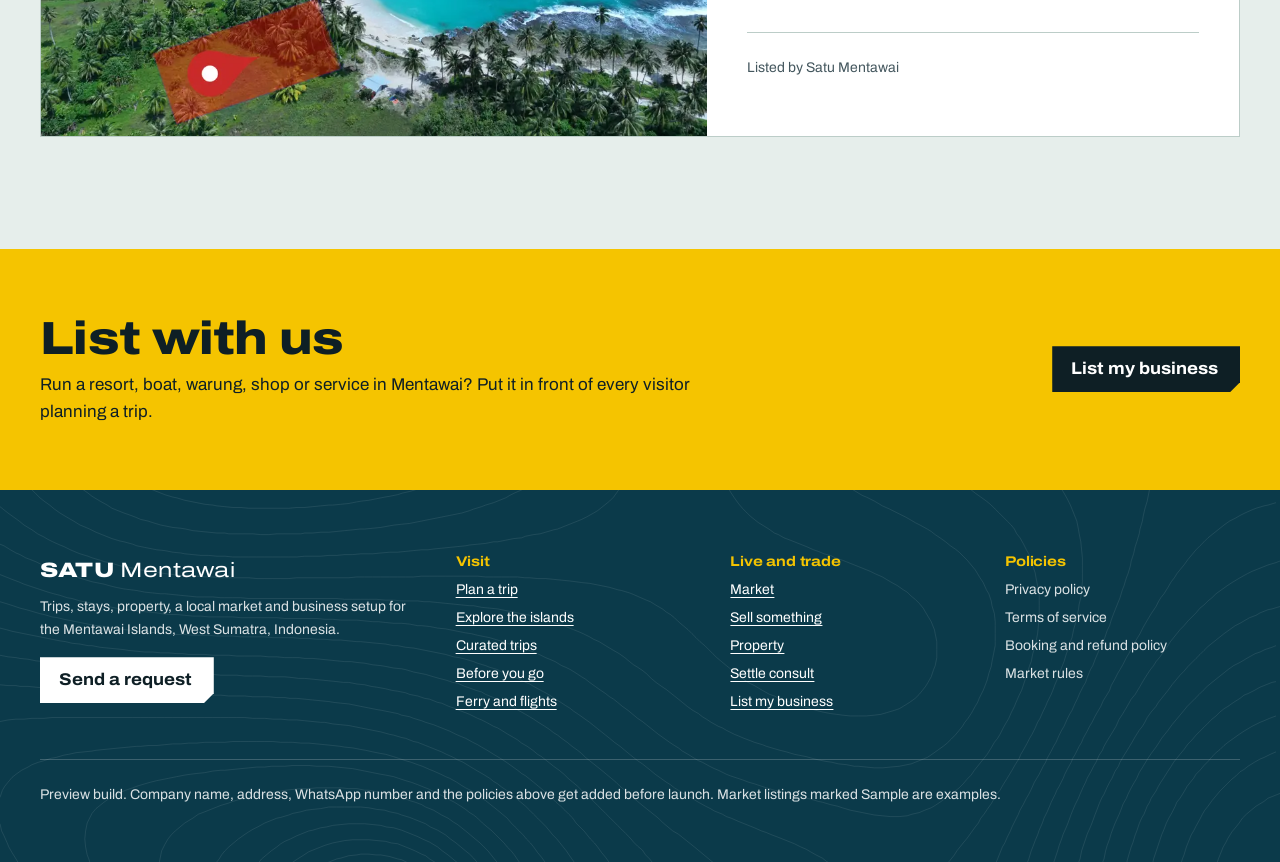
==== commit 88359753: "Make the map the front page The home page opens on the full-screen Explore map with the nearest plac" ====
--- a/explore.html
+++ b/explore.html
@@ -1,275 +1,6 @@
 <!doctype html>
-<html lang="en">
-<head>
-<meta charset="utf-8">
-<meta name="viewport" content="width=device-width, initial-scale=1">
-<title>Explore the Mentawai Islands: places near you | Satu Mentawai</title>
-<meta name="description" content="Waves, beaches, islands, waterfalls, villages, food, ATMs and clinics near you in the Mentawai Islands, with directions, a day plan and live swell.">
-<link rel="canonical" href="https://satumentawai.com/explore.html">
-<meta property="og:title" content="Explore the Mentawai Islands: places near you | Satu Mentawai">
-<meta property="og:description" content="Waves, beaches, islands, waterfalls, villages, food, ATMs and clinics near you in the Mentawai Islands, with directions, a day plan and live swell.">
-<meta property="og:image" content="img/cove-top-1000.webp">
-<meta name="theme-color" content="#0b3a4a">
-<link rel="manifest" href="manifest.webmanifest">
-<link rel="icon" href="img/icon-192.png">
-<link rel="apple-touch-icon" href="img/icon-192.png">
-<link rel="preload" href="assets/archivo.woff2" as="font" type="font/woff2" crossorigin>
-<link rel="stylesheet" href="assets/site.css">
-<link rel="stylesheet" href="assets/leaflet/leaflet.css">
-</head>
-<body data-page="explore">
-<svg width="0" height="0" style="position:absolute" aria-hidden="true">
-<defs>
-<symbol id="i-home" viewBox="0 0 24 24"><path d="M3 11l9-7 9 7"/><path d="M5 10v10h5v-6h4v6h5V10"/></symbol>
-<symbol id="i-plan" viewBox="0 0 24 24"><circle cx="12" cy="12" r="9"/><path d="M15.5 8.5l-2 5-5 2 2-5z"/></symbol>
-<symbol id="i-guide" viewBox="0 0 24 24"><path d="M4 5.5C6 4.5 9 4.5 12 6c3-1.5 6-1.5 8-.5V19c-2-1-5-1-8 .5-3-1.5-6-1.5-8-.5z"/><path d="M12 6v13.5"/></symbol>
-<symbol id="i-market" viewBox="0 0 24 24"><path d="M5 8h14l-1 12H6z"/><path d="M9 8V6a3 3 0 0 1 6 0v2"/></symbol>
-<symbol id="i-ask" viewBox="0 0 24 24"><path d="M4 5h16v11H9l-5 4z"/><path d="M9 10h6"/></symbol>
-<symbol id="i-surf" viewBox="0 0 24 24"><path d="M6 20C4 14 8 5 18 3c1 6-4 15-12 17z"/><path d="M8 17l6-9"/></symbol>
-<symbol id="i-boat" viewBox="0 0 24 24"><path d="M3 15h18l-3 4H6z"/><path d="M12 15V4l6 8h-6"/><path d="M3 21c2 0 2-1 4-1s2 1 4 1 2-1 4-1 2 1 4 1"/></symbol>
-<symbol id="i-vehicle" viewBox="0 0 24 24"><circle cx="6" cy="17" r="3"/><circle cx="18" cy="17" r="3"/><path d="M6 17l4-7h5l3 7"/><path d="M13 6h3l1 4"/></symbol>
-<symbol id="i-key" viewBox="0 0 24 24"><circle cx="8" cy="15" r="4"/><path d="M11 12l8-8M16 7l2 2M14 9l2 2"/></symbol>
-<symbol id="i-fish" viewBox="0 0 24 24"><path d="M3 12c3-5 9-6 14 0-5 6-11 5-14 0z"/><path d="M17 12l4-4v8z"/><circle cx="8" cy="11" r=".8"/></symbol>
-<symbol id="i-build" viewBox="0 0 24 24"><path d="M3 20h18"/><path d="M5 20V9h14v11"/><path d="M5 13h14M5 17h14M10 9v4M14 13v4M9 17v3"/></symbol>
-<symbol id="i-house" viewBox="0 0 24 24"><path d="M3 12l9-8 9 8"/><path d="M6 10v10h12V10"/><path d="M10 20v-5h4v5"/></symbol>
-<symbol id="i-tool" viewBox="0 0 24 24"><path d="M14 6a4 4 0 0 0 5 5l-9 9a2 2 0 0 1-3-3l9-9a4 4 0 0 0-2-2z"/></symbol>
-<symbol id="i-job" viewBox="0 0 24 24"><rect x="3" y="7" width="18" height="13" rx="2"/><path d="M9 7V5h6v2M3 13h18"/></symbol>
-<symbol id="i-heart" viewBox="0 0 24 24"><path d="M12 20s-8-5-8-11a4.5 4.5 0 0 1 8-2.8A4.5 4.5 0 0 1 20 9c0 6-8 11-8 11z"/></symbol>
-<symbol id="i-pin" viewBox="0 0 24 24"><path d="M12 21s-7-6.5-7-12a7 7 0 0 1 14 0c0 5.5-7 12-7 12z"/><circle cx="12" cy="9" r="2.5"/></symbol>
-<symbol id="i-camera" viewBox="0 0 24 24"><path d="M4 8h3l2-3h6l2 3h3v11H4z"/><circle cx="12" cy="13" r="3.5"/></symbol>
-<symbol id="i-plus" viewBox="0 0 24 24"><path d="M12 5v14M5 12h14"/></symbol>
-<symbol id="i-check" viewBox="0 0 24 24"><path d="M5 12l5 5 9-10"/></symbol>
-<symbol id="i-wave" viewBox="0 0 24 24"><path d="M3 15c3 0 3-3 6-3s3 3 6 3 3-3 6-3"/><path d="M3 19c3 0 3-3 6-3s3 3 6 3 3-3 6-3"/></symbol>
-<symbol id="i-sun" viewBox="0 0 24 24"><circle cx="12" cy="10" r="4"/><path d="M12 2v2M4.9 4.9l1.4 1.4M2 12h2M19.1 4.9l-1.4 1.4M22 12h-2"/><path d="M3 18c3 0 3-2 6-2s3 2 6 2 3-2 6-2"/></symbol>
-<symbol id="i-island" viewBox="0 0 24 24"><path d="M3 19c3 0 3-1.5 6-1.5s3 1.5 6 1.5 3-1.5 6-1.5"/><path d="M12 17V8"/><path d="M12 8c-1.5-3-5-3.5-7-2 2.5 0 4.5.8 7 2zM12 8c1.5-3 5-3.5 7-2-2.5 0-4.5.8-7 2zM12 8c-2 0-5 2-5 5 1.5-2 3.2-3.6 5-5zM12 8c2 0 5 2 5 5-1.5-2-3.2-3.6-5-5z"/></symbol>
-<symbol id="i-leaf" viewBox="0 0 24 24"><path d="M5 19C5 10 10 5 20 4c0 10-5 15-14 15z"/><path d="M5 19l8-8"/></symbol>
-<symbol id="i-cup" viewBox="0 0 24 24"><path d="M4 9h13v5a5 5 0 0 1-5 5H9a5 5 0 0 1-5-5z"/><path d="M17 11h1.5a2.5 2.5 0 0 1 0 5H17"/><path d="M8 3v3M12 3v3"/></symbol>
-<symbol id="i-cross" viewBox="0 0 24 24"><rect x="3" y="3" width="18" height="18" rx="3"/><path d="M12 7v10M7 12h10"/></symbol>
-<symbol id="i-locate" viewBox="0 0 24 24"><circle cx="12" cy="12" r="7"/><circle cx="12" cy="12" r="2.5"/><path d="M12 2v3M12 19v3M2 12h3M19 12h3"/></symbol>
-</defs>
-</svg>
-<a class="skip" href="#main">Skip to content</a>
-<header class="site-header solid">
-  <div class="wrap bar">
-    <a class="logo" href="index.html">SATU <span>Mentawai</span></a>
-    <nav class="nav" aria-label="Main">
-      <a href="explore.html" aria-current="page">Explore</a>
-      <a href="plan.html">Plan a trip</a>
-      <a href="guide.html">Guide</a>
-      <a href="market.html">Market</a>
-      <a href="index.html#property">Property</a>
-    </nav>
-    <a class="btn btn-line header-sell" href="sell.html">Sell</a>
-    <a class="btn header-cta" href="#" data-ask>Ask Satu</a>
-    <a class="btn btn-sm ask-mobile" href="#" data-ask>Ask</a>
-    <button class="menu-btn" type="button" aria-haspopup="dialog">Menu</button>
-  </div>
-</header>
-<dialog class="mobile-nav" id="mobile-nav" aria-label="Menu">
-  <ul>
-    <li><a href="explore.html">Explore</a></li>
-    <li><a href="plan.html">Plan a trip</a></li>
-    <li><a href="guide.html">Guide</a></li>
-    <li><a href="market.html">Market</a></li>
-    <li><a href="index.html#property">Property</a></li>
-    <li><a href="sell.html">Sell something</a></li>
-  </ul>
-  <button class="btn btn-line" type="button" data-close>Close</button>
-</dialog>
-<nav class="tabbar" aria-label="App">
-  <a href="index.html"><svg class="ic"><use href="#i-home"/></svg>Home</a>
-  <a href="explore.html" aria-current="page"><svg class="ic"><use href="#i-pin"/></svg>Explore</a>
-  <a href="plan.html"><svg class="ic"><use href="#i-plan"/></svg>Plan</a>
-  <a href="guide.html"><svg class="ic"><use href="#i-guide"/></svg>Guide</a>
-  <a href="market.html"><svg class="ic"><use href="#i-market"/></svg>Market</a>
-</nav>
-<main id="main">
-<div class="page-top band on-dark">
-  <div class="wrap">
-    <p class="crumbs"><a href="index.html">Satu Mentawai</a> / Explore</p>
-    <h1>Explore</h1>
-    <p class="lede">What's near you on the islands: waves, beaches, waterfalls, villages, food, and the closest ATM or clinic. Add places to your day and get directions.</p>
-    <div class="locate" id="locate">
-      <button class="btn" type="button" id="use-loc"><svg class="ic" aria-hidden="true"><use href="#i-locate"/></svg>Use my location</button>
-      <label class="locate-pick">or I'm at
-        <select class="field" id="base"></select>
-      </label>
-    </div>
-    <p class="locate-status" id="loc-status" aria-live="polite"></p>
-  </div>
-</div>
-
-<section class="section tight" aria-label="Places near you">
-  <div class="wrap">
-    <div class="cat-row" id="ex-cats" role="group" aria-label="Show"></div>
-    <div class="view-switch" role="group" aria-label="View">
-      <button type="button" class="cat" data-view="list" aria-pressed="true">List</button>
-      <button type="button" class="cat" data-view="map" aria-pressed="false">Map</button>
-    </div>
-    <div class="explore-layout" id="explore" data-view="list">
-      <div class="ex-list">
-        <p class="count" id="ex-count"></p>
-        <ol class="places" id="places"></ol>
-      </div>
-      <div class="ex-map">
-        <div class="map-box">
-          <div class="ex-leaflet" id="ex-map" role="region" aria-label="Map of places near you"></div>
-          <p class="map-note" id="map-note" hidden>The street map needs internet, so this shows the coastline.</p>
-          <div class="zoom">
-            <button type="button" class="cat" id="zoom-near" aria-pressed="true">Around me</button>
-            <button type="button" class="cat" id="zoom-all" aria-pressed="false">All islands</button>
-          </div>
-        </div>
-        <div class="map-info" id="ex-info" aria-live="polite"><p>Tap a pin or a place to see it here.</p></div>
-      </div>
-    </div>
-  </div>
-</section>
-
-<section class="section alt" id="todo" aria-labelledby="todo-title">
-  <div class="wrap">
-    <div class="section-head">
-      <div>
-        <h2 id="todo-title">Things to do</h2>
-        <p class="lede">Prices are from 2023 to 2026 visitor reports. The Satu team books any of these on WhatsApp.</p>
-      </div>
-    </div>
-    <ul class="todo" id="todo-list"></ul>
-  </div>
-</section>
-
-<section class="section tight" aria-labelledby="safe-title">
-  <div class="wrap">
-    <h2 id="safe-title" style="font-size:var(--step-2)">On the islands</h2>
-    <ul class="musts">
-      <li><strong>Earthquakes</strong><p>Ask your stay for the nearest tsunami evacuation route on arrival, and follow BMKG for official warnings.</p></li>
-      <li><strong>Reef and sea</strong><p>Sea urchins and sharp coral are common. Never touch sea snakes, and stay near the boat when snorkelling in current.</p></li>
-      <li><strong>Hospital</strong><p>RSUD Kepulauan Mentawai is near Tuapejat. Serious cases go to Padang.</p></li>
-    </ul>
-  </div>
-</section>
-</main>
-
-<button class="day-bar" type="button" id="day-bar" hidden><span id="day-count"></span> <span class="day-open">Open my day</span></button>
-
-<dialog id="day" aria-labelledby="day-title">
-  <div class="dlg-head"><h2 id="day-title">My day</h2><button class="dlg-close" type="button" data-close>Close</button></div>
-  <div class="req-form">
-    <ol class="day-list" id="day-list"></ol>
-    <p class="small" id="day-total"></p>
-    <div class="actions">
-      <a class="btn" href="#" id="day-route" target="_blank" rel="noopener">Route in Google Maps</a>
-      <a class="btn btn-line" href="#" data-request="Boat taxi" id="day-book">Book a boat or driver</a>
-      <button class="link-btn" type="button" id="day-clear">Clear the day</button>
-    </div>
-  </div>
-</dialog>
-
-<footer class="site-footer on-dark">
-  <div class="wrap">
-    <div class="cols">
-      <div>
-        <a class="logo" href="index.html">SATU <span>Mentawai</span></a>
-        <p>Trips, stays, property, a local market and business setup for the Mentawai Islands, West Sumatra, Indonesia.</p>
-        <a class="btn btn-line" href="#" data-request="General question">Send a request</a>
-      </div>
-      <div>
-        <h2 class="foot-h">Visit</h2>
-        <ul>
-          <li><a href="plan.html">Plan a trip</a></li>
-          <li><a href="explore.html">Explore the islands</a></li>
-          <li><a href="plan.html#trips">Curated trips</a></li>
-          <li><a href="guide.html">Before you go</a></li>
-          <li><a href="guide.html#getting-there">Ferry and flights</a></li>
-          <li><a href="index.html#map">Island map</a></li>
-        </ul>
-      </div>
-      <div>
-        <h2 class="foot-h">Live and trade</h2>
-        <ul>
-          <li><a href="market.html">Market</a></li>
-          <li><a href="sell.html">Sell something</a></li>
-          <li><a href="index.html#property">Property</a></li>
-          <li><a href="#" data-request="Settle consult">Settle consult</a></li>
-          <li><a href="#" data-request="List my business">List my business</a></li>
-        </ul>
-      </div>
-      <div>
-        <h2 class="foot-h">Policies</h2>
-        <ul>
-          <li>Privacy policy</li>
-          <li>Terms of service</li>
-          <li>Booking and refund policy</li>
-          <li>Market rules</li>
-        </ul>
-      </div>
-    </div>
-    <p class="preview-note">Preview build. Company name, address, WhatsApp number and the policies above get added before launch. Market listings marked Sample are examples.</p>
-  </div>
-</footer>
-
-<dialog id="ask" aria-labelledby="ask-title">
-  <div class="dlg-head"><h2 id="ask-title">Ask Satu</h2><button class="dlg-close" type="button" data-close>Close</button></div>
-  <div class="chips">
-    <button class="chip" type="button">How do I get to Mentawai?</button>
-    <button class="chip" type="button">Do I pay a surf tax?</button>
-    <button class="chip" type="button">Is there an ATM?</button>
-    <button class="chip" type="button">Where is the nearest ATM?</button>
-  </div>
-  <div class="chat-log" id="chat-log" aria-live="polite"></div>
-  <form class="chat-form" id="chat-form">
-    <label class="skip" for="chat-q">Your question</label>
-    <input id="chat-q" autocomplete="off" placeholder="Type a question">
-    <button class="btn" type="submit">Send</button>
-  </form>
-</dialog>
-
-<dialog id="request" aria-labelledby="req-title">
-  <div class="dlg-head"><h2 id="req-title">Send a request</h2><button class="dlg-close" type="button" data-close>Close</button></div>
-  <form class="req-form" id="req-form" novalidate>
-    <label>What you need
-      <select id="req-service" name="service">
-        <option>General question</option>
-        <option>Plan my trip</option>
-        <option>Flight to Padang</option>
-        <option>Hotel in Padang</option>
-        <option>Ferry ticket</option>
-        <option>Transfer to my stay</option>
-        <option>Place to stay</option>
-        <option>Surf charter</option>
-        <option>Uma trek</option>
-        <option>Boat taxi</option>
-        <option>Island hopping</option>
-        <option>Scooter rental</option>
-        <option>Viewing: Pantai Bosua</option>
-        <option>Settle consult</option>
-        <option>List my business</option>
-      </select>
-    </label>
-    <label>Name<input id="req-name" name="name" required autocomplete="name"></label>
-    <div class="row">
-      <label>Dates<input name="dates" placeholder="Example: 3 to 14 May"></label>
-      <label>People<input name="people" type="number" min="1" value="2" inputmode="numeric"></label>
-    </div>
-    <label>Details<textarea name="message" rows="3" placeholder="Surf level, budget, island, anything we should know"></textarea></label>
-    <label class="check"><input type="checkbox" id="req-consent"> <span>I agree that Satu Mentawai uses these details to answer this request, as set out in the privacy policy.</span></label>
-    <p class="error" id="req-error" hidden></p>
-    <button class="btn" type="submit">Next</button>
-  </form>
-  <div class="req-form" id="req-done" hidden>
-    <p>Your request is ready to send to the Satu team on WhatsApp.</p>
-    <pre class="req-text" id="req-text"></pre>
-    <div class="actions">
-      <a class="btn" id="req-wa" href="#" target="_blank" rel="noopener">Open in WhatsApp</a>
-      <button class="btn btn-line" type="button" id="req-copy">Copy message</button>
-    </div>
-  </div>
-</dialog>
-<script src="assets/data.js" defer></script>
-<script src="assets/site.js" defer></script>
-<script src="assets/leaflet/leaflet.js" defer></script>
-<script src="assets/land.js" defer></script>
-<script src="assets/places.js" defer></script>
-<script src="assets/explore.js" defer></script>
-</body>
-</html>
+<html lang="en"><head><meta charset="utf-8"><title>Explore Mentawai | Satu Mentawai</title>
+<link rel="canonical" href="https://satumentawai.com/">
+<meta http-equiv="refresh" content="0; url=index.html">
+<script>location.replace("index.html" + location.search);</script>
+</head><body><p><a href="index.html">Explore Mentawai</a></p></body></html>
